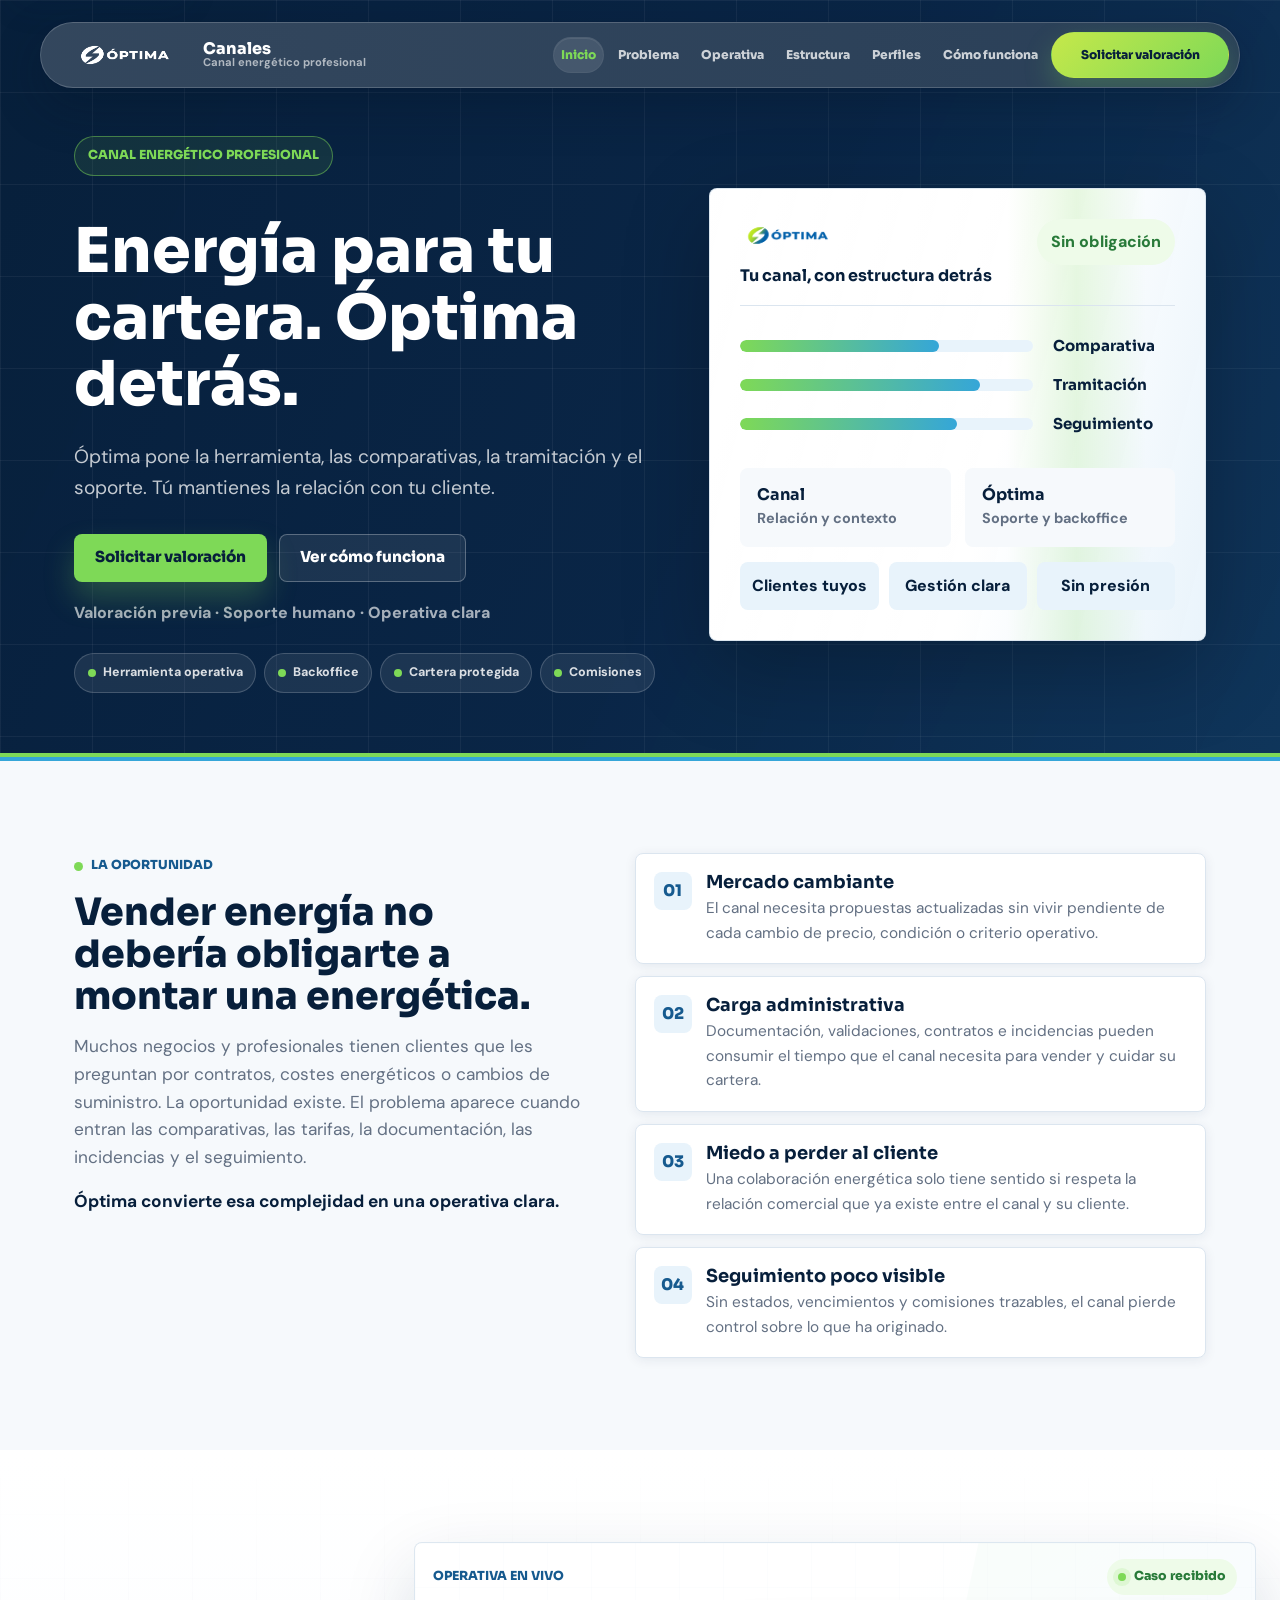
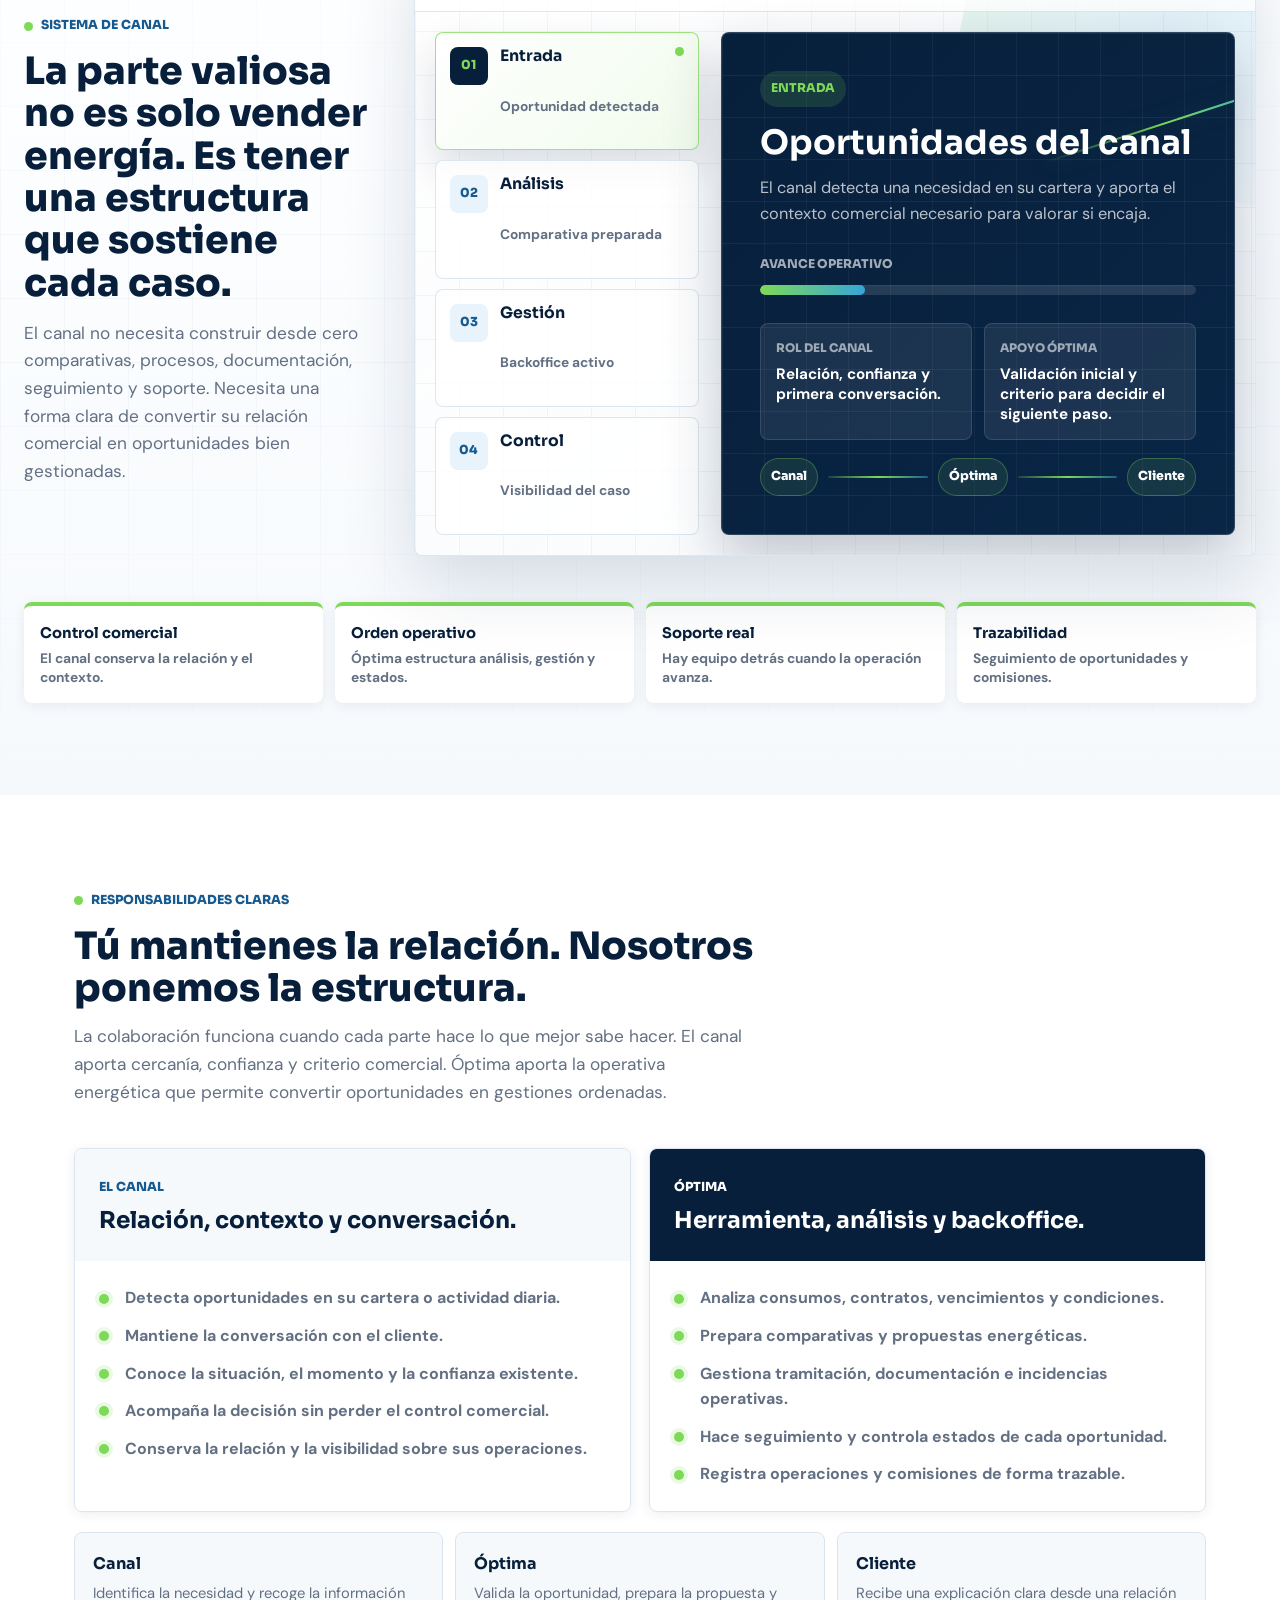
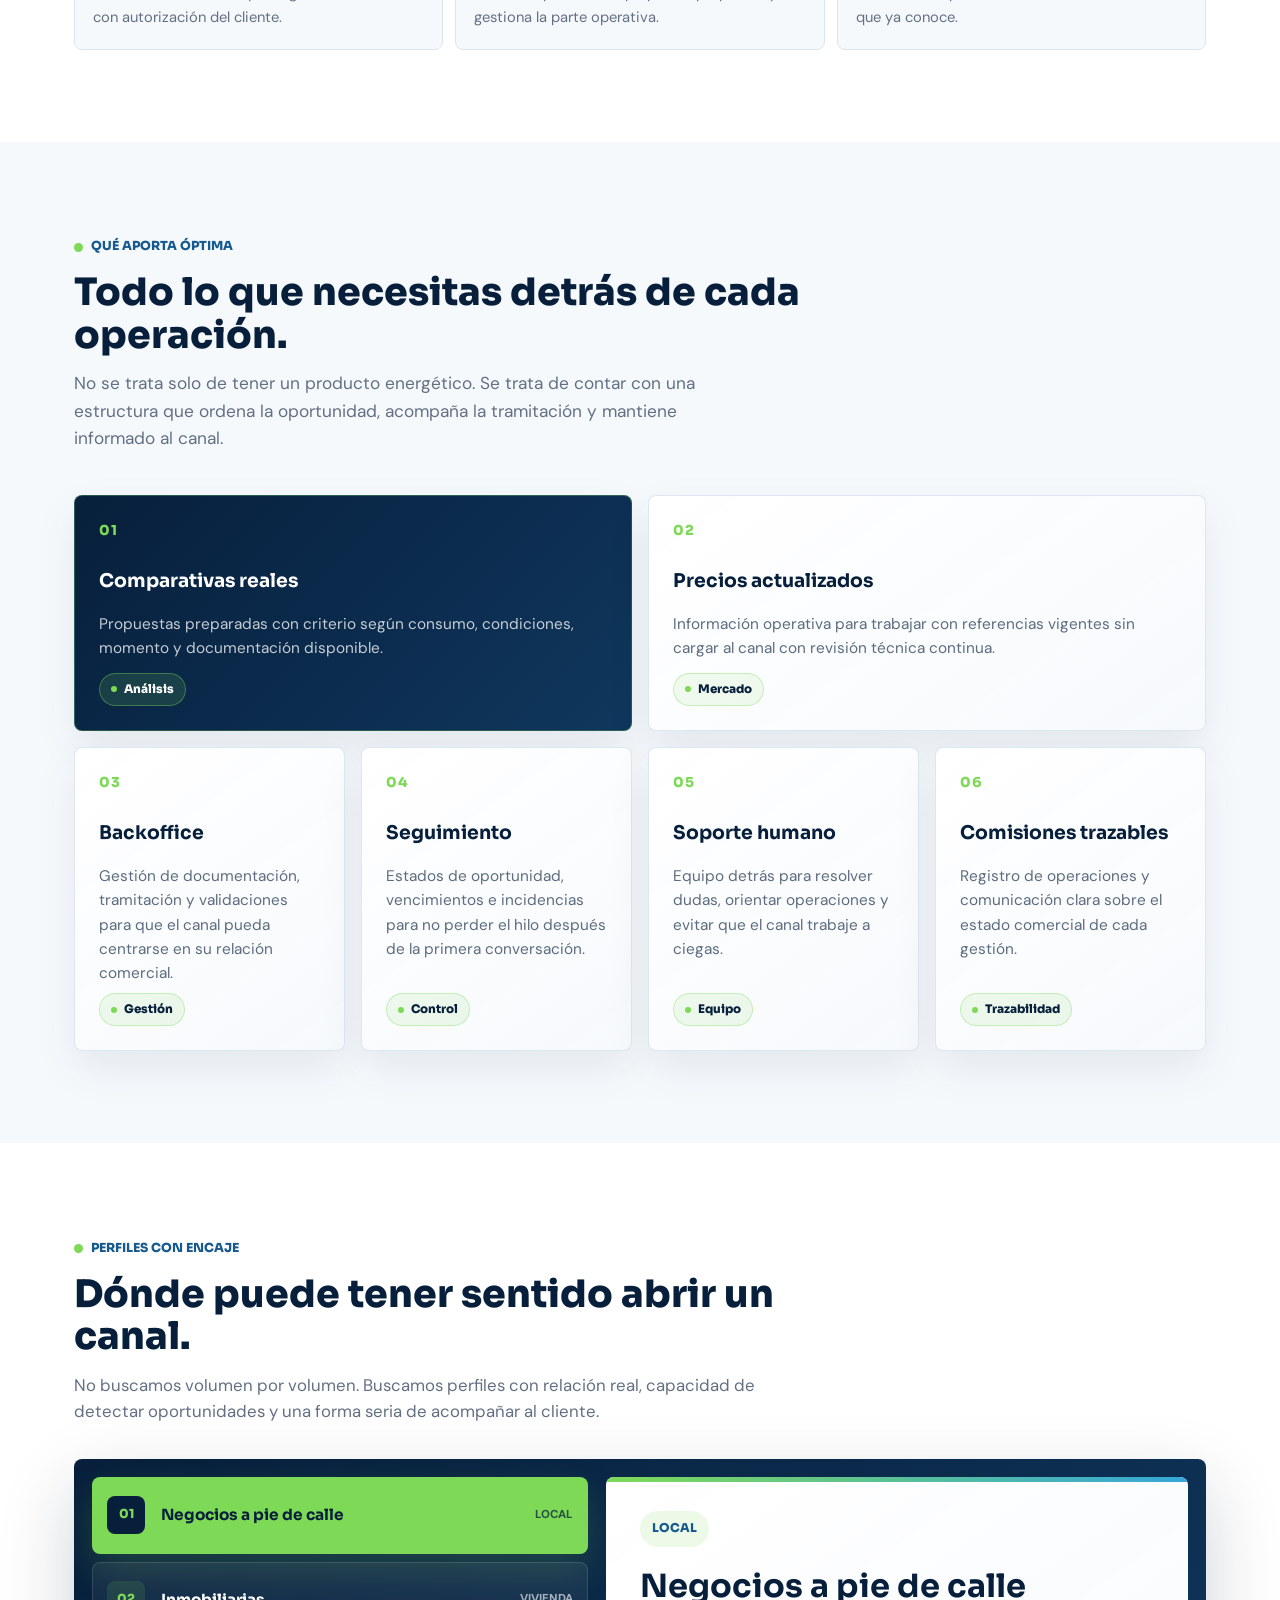
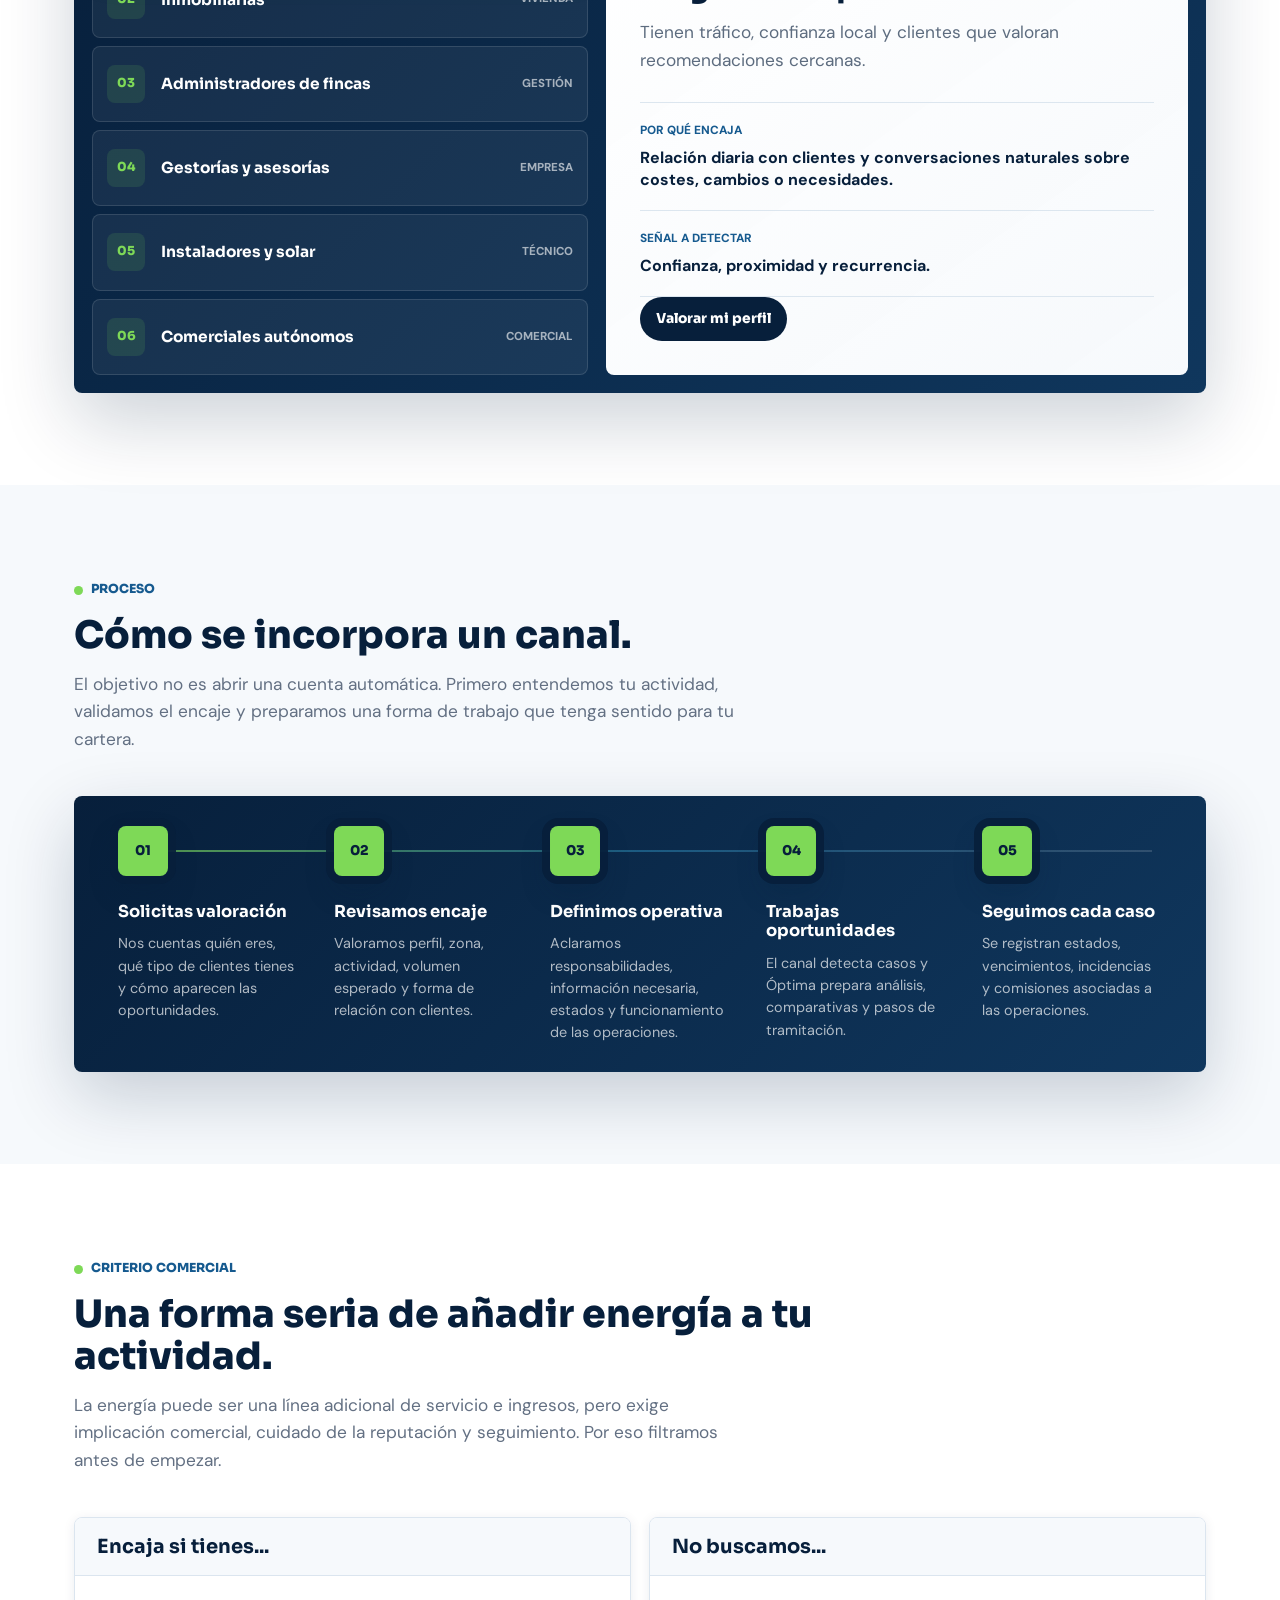
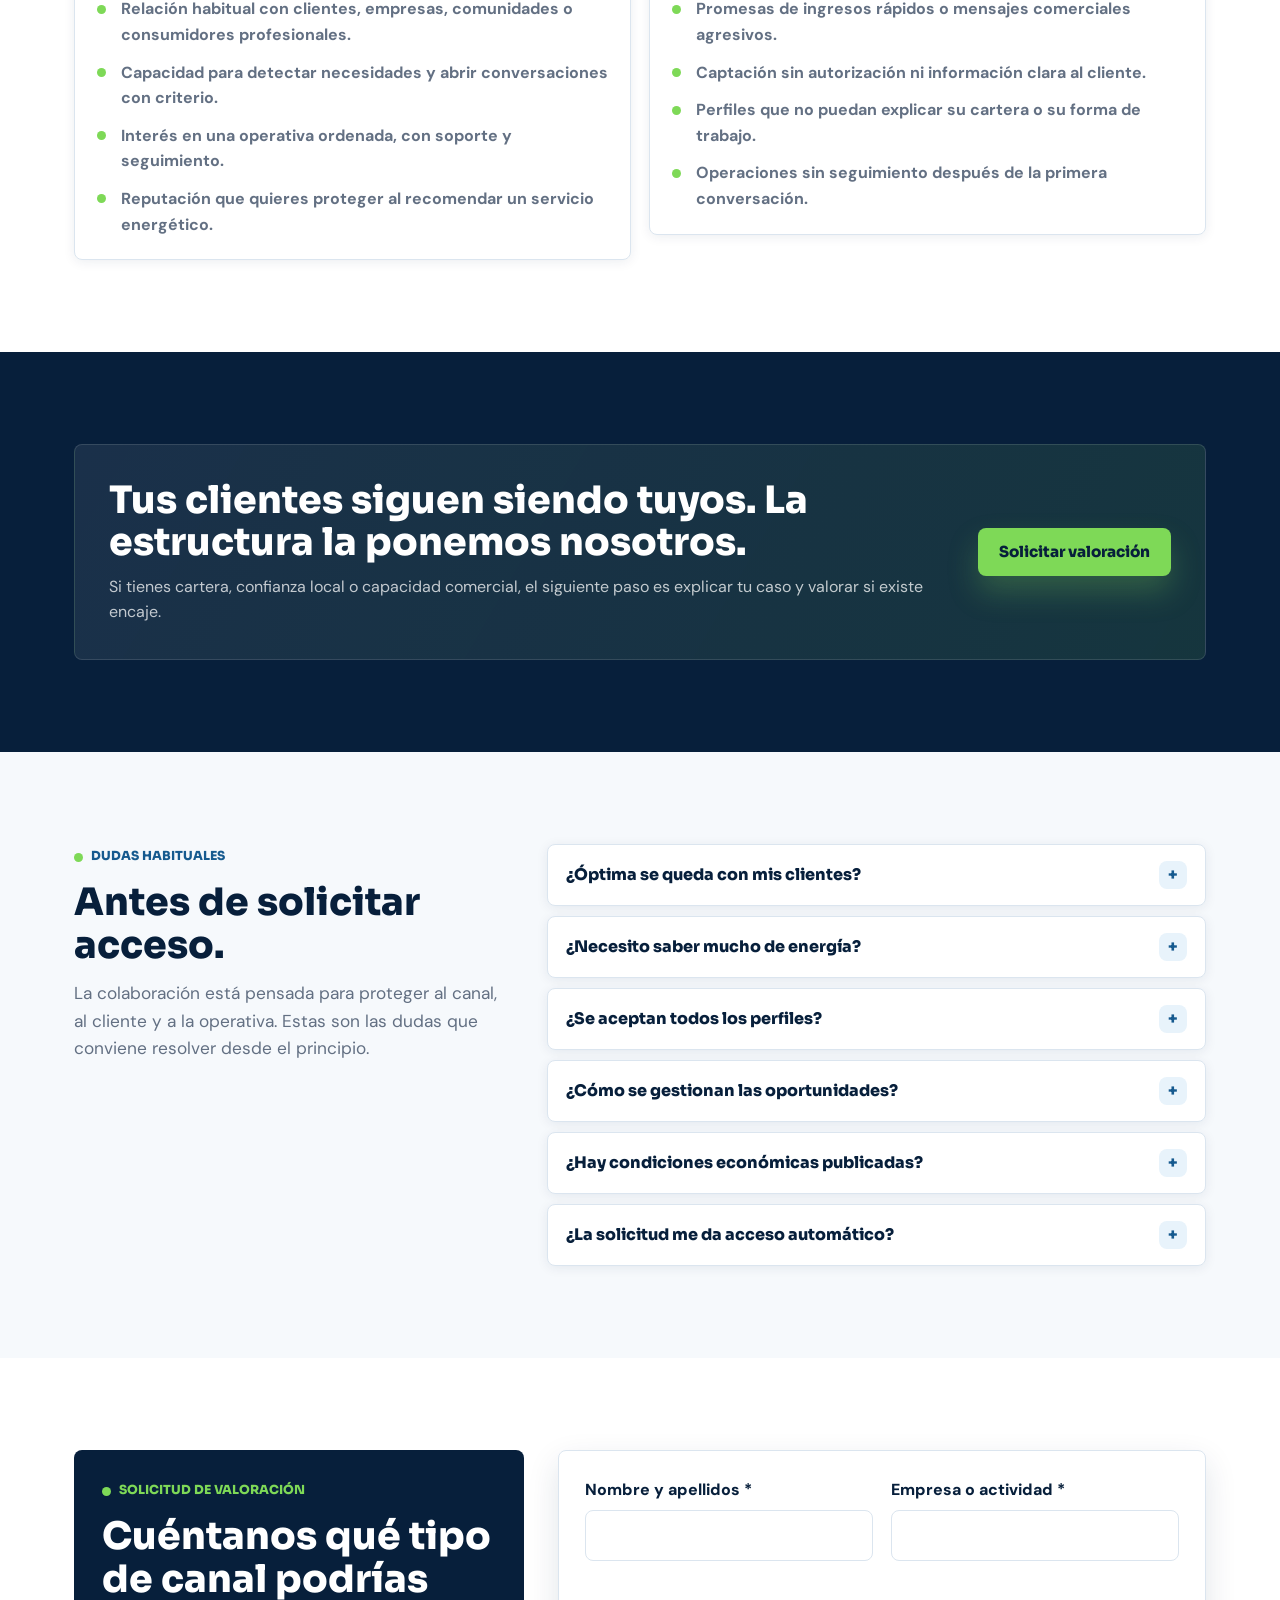
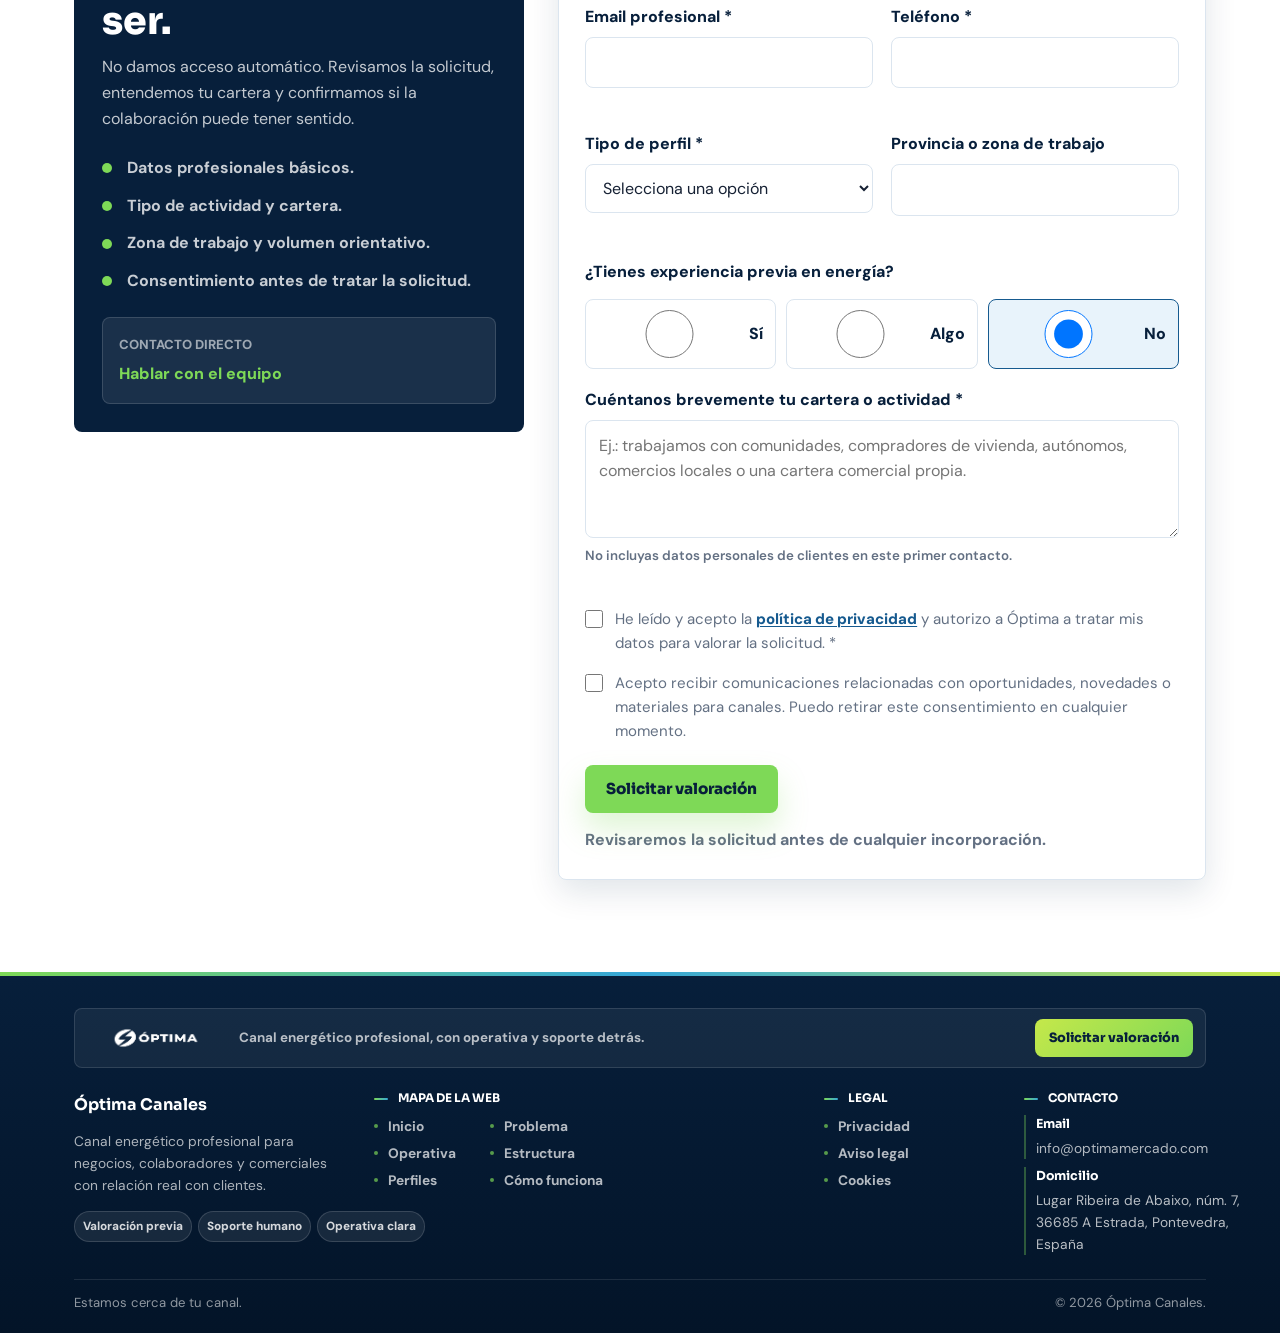
==== index.html @ d6f878e9 "web" ====
<!DOCTYPE html>
<html lang="es">
<head>
  <meta charset="UTF-8" />
  <meta name="viewport" content="width=device-width, initial-scale=1.0" />
  <title>Óptima Canales | Canal energético para negocios y comerciales</title>
  <meta name="description" content="Ofrece servicios energéticos a tus clientes con comparativas, tramitación, seguimiento, soporte humano y una estructura profesional detrás." />
  <meta name="keywords" content="canal energético, colaboradores energéticos, vender energía, canal de ventas energía, colaboración energética, negocios con cartera de clientes, backoffice energético, comisiones energía, plataforma para comerciales de energía, comparativas energéticas, servicios energéticos para inmobiliarias, servicios energéticos para administradores de fincas" />
  <meta name="robots" content="index, follow" />
  <link rel="canonical" href="/" />
  <meta property="og:type" content="website" />
  <meta property="og:title" content="Convierte tu relación con clientes en una nueva línea de negocio" />
  <meta property="og:description" content="Óptima pone la herramienta, las comparativas, la tramitación y el soporte. Tú mantienes la relación con tu cliente." />
  <meta property="og:url" content="/" />
  <meta property="og:image" content="public/optima-logo-color.png" />
  <meta property="og:locale" content="es_ES" />
  <meta name="twitter:card" content="summary_large_image" />
  <meta name="twitter:title" content="Convierte tu relación con clientes en una nueva línea de negocio" />
  <meta name="twitter:description" content="Óptima pone la herramienta, las comparativas, la tramitación y el soporte. Tú mantienes la relación con tu cliente." />
  <meta name="twitter:image" content="public/optima-logo-color.png" />
  <link rel="icon" type="image/png" href="public/favicon.png" />
  <link rel="preconnect" href="https://fonts.googleapis.com" />
  <link rel="preconnect" href="https://fonts.gstatic.com" crossorigin />
  <link href="https://fonts.googleapis.com/css2?family=Sora:wght@400;500;600;700;800&family=DM+Sans:wght@400;500;600;700&display=swap" rel="stylesheet" />
  <script src="site-config.js"></script>
  <script type="application/ld+json" id="structured-data">{}</script>

  <style>
    :root {
      --blue-950: #071f3b;
      --blue-900: #0a2647;
      --blue-800: #10385f;
      --blue-700: #165a8f;
      --blue-100: #e8f3fb;
      --green-500: #7ed957;
      --green-600: #5bbf36;
      --lime-400: #c5e84a;
      --ink: #152033;
      --muted: #637083;
      --line: #dbe5ef;
      --surface: #f6f9fc;
      --surface-strong: #edf5f9;
      --white: #ffffff;
      --warning: #995c00;
      --warning-bg: #fff4db;
      --danger: #b42318;
      --danger-bg: #fff0ed;
      --success: #287a39;
      --success-bg: #eefbe9;
      --radius: 8px;
      --shadow-sm: 0 2px 12px rgba(10, 38, 71, 0.08);
      --shadow-md: 0 12px 32px rgba(10, 38, 71, 0.12);
      --shadow-lg: 0 24px 64px rgba(10, 38, 71, 0.18);
      --transition: 180ms ease;
    }

    * {
      box-sizing: border-box;
      margin: 0;
      padding: 0;
    }

    html {
      scroll-behavior: smooth;
      scroll-padding-top: 92px;
    }

    body {
      min-width: 320px;
      color: var(--ink);
      background: var(--white);
      font-family: "DM Sans", Arial, sans-serif;
      line-height: 1.6;
      overflow-x: hidden;
      -webkit-font-smoothing: antialiased;
      text-rendering: optimizeLegibility;
    }

    body.menu-open {
      overflow: hidden;
    }

    h1,
    h2,
    h3,
    h4 {
      color: var(--blue-950);
      font-family: "Sora", Arial, sans-serif;
      line-height: 1.12;
      letter-spacing: 0;
    }

    h1 {
      font-size: 3.72rem;
      font-weight: 800;
    }

    h2 {
      font-size: 2.36rem;
      font-weight: 800;
    }

    h3 {
      font-size: 1.12rem;
      font-weight: 700;
    }

    p {
      color: var(--muted);
    }

    a {
      color: inherit;
      text-decoration: none;
    }

    img {
      display: block;
      max-width: 100%;
    }

    button,
    input,
    select,
    textarea {
      font: inherit;
    }

    button,
    a,
    label {
      -webkit-tap-highlight-color: transparent;
    }

    :focus-visible {
      outline: 3px solid rgba(126, 217, 87, 0.88);
      outline-offset: 3px;
    }

    .skip-link {
      position: fixed;
      top: 12px;
      left: 12px;
      z-index: 2000;
      transform: translateY(-140%);
      border-radius: var(--radius);
      background: var(--white);
      color: var(--blue-950);
      font-weight: 700;
      padding: 10px 14px;
      box-shadow: var(--shadow-md);
      transition: transform var(--transition);
    }

    .skip-link:focus {
      transform: translateY(0);
    }

    .container {
      width: 100%;
      max-width: 1180px;
      margin: 0 auto;
      padding: 0 24px;
    }

    .section {
      padding: 92px 0;
    }

    .section--soft {
      background: var(--surface);
    }

    .section--blue {
      background: var(--blue-950);
    }

    .section__eyebrow {
      display: inline-flex;
      align-items: center;
      gap: 8px;
      margin-bottom: 14px;
      color: var(--blue-700);
      font-family: "Sora", Arial, sans-serif;
      font-size: 0.78rem;
      font-weight: 800;
      text-transform: uppercase;
      letter-spacing: 0;
    }

    .section__eyebrow::before {
      content: "";
      width: 9px;
      height: 9px;
      border-radius: 999px;
      background: var(--green-500);
    }

    .section__header {
      max-width: 760px;
      margin-bottom: 42px;
    }

    .section__header p {
      max-width: 680px;
      margin-top: 14px;
      font-size: 1.08rem;
    }

    .reveal-on-scroll {
      opacity: 0;
      transform: translateY(24px);
      transition:
        opacity 700ms ease,
        transform 700ms cubic-bezier(0.19, 1, 0.22, 1);
      transition-delay: var(--reveal-delay, 0ms);
    }

    .reveal-on-scroll.is-visible {
      opacity: 1;
      transform: translateY(0);
    }

    .hero .reveal-on-scroll {
      opacity: 1;
      transform: none;
    }

    .btn {
      position: relative;
      display: inline-flex;
      align-items: center;
      justify-content: center;
      min-height: 48px;
      border: 1px solid transparent;
      border-radius: var(--radius);
      padding: 13px 20px;
      font-family: "Sora", Arial, sans-serif;
      font-size: 0.95rem;
      font-weight: 800;
      line-height: 1.1;
      cursor: pointer;
      transition: transform var(--transition), box-shadow var(--transition), background var(--transition), color var(--transition), border-color var(--transition);
    }

    .btn:hover {
      transform: translateY(-2px);
    }

    .btn--primary {
      background: var(--green-500);
      color: var(--blue-950);
      box-shadow: 0 16px 30px rgba(126, 217, 87, 0.25);
    }

    .btn--primary:hover {
      background: var(--lime-400);
      box-shadow: 0 20px 36px rgba(126, 217, 87, 0.34);
    }

    .btn--secondary {
      border-color: rgba(10, 38, 71, 0.14);
      background: var(--white);
      color: var(--blue-950);
    }

    .btn--secondary:hover {
      border-color: rgba(10, 38, 71, 0.26);
      box-shadow: var(--shadow-sm);
    }

    .btn--light {
      border-color: rgba(255, 255, 255, 0.22);
      background: rgba(255, 255, 255, 0.08);
      color: var(--white);
    }

    .btn--light:hover {
      border-color: rgba(126, 217, 87, 0.68);
      color: var(--green-500);
    }

    .navbar {
      position: sticky;
      top: 0;
      z-index: 1000;
      background: rgba(255, 255, 255, 0.93);
      border-bottom: 1px solid rgba(219, 229, 239, 0.82);
      backdrop-filter: blur(18px);
    }

    .navbar__inner {
      display: flex;
      align-items: center;
      justify-content: space-between;
      gap: 22px;
      min-height: 78px;
    }

    .brand {
      display: inline-flex;
      align-items: center;
      gap: 12px;
      min-width: 0;
    }

    .brand img {
      width: 154px;
      height: auto;
      max-height: 42px;
      object-fit: contain;
    }

    .brand__line {
      display: flex;
      flex-direction: column;
      gap: 2px;
      min-width: 0;
      padding-left: 12px;
      border-left: 1px solid var(--line);
    }

    .brand__name {
      color: var(--blue-950);
      font-family: "Sora", Arial, sans-serif;
      font-size: 0.92rem;
      font-weight: 800;
      white-space: nowrap;
    }

    .brand__tagline {
      color: var(--muted);
      font-size: 0.78rem;
      font-weight: 700;
      white-space: nowrap;
    }

    .nav-links {
      display: flex;
      align-items: center;
      justify-content: center;
      gap: 4px;
      list-style: none;
    }

    .nav-links a {
      display: inline-flex;
      align-items: center;
      min-height: 42px;
      border-radius: var(--radius);
      padding: 8px 12px;
      color: var(--muted);
      font-weight: 800;
      font-size: 0.9rem;
      transition: color var(--transition), background var(--transition);
    }

    .nav-links a:hover {
      background: var(--surface);
      color: var(--blue-950);
    }

    .navbar__actions {
      display: inline-flex;
      align-items: center;
      gap: 10px;
    }

    .nav-cta {
      display: inline-flex;
      align-items: center;
      justify-content: center;
      min-height: 42px;
      border-radius: var(--radius);
      background: var(--blue-950);
      color: var(--white);
      font-family: "Sora", Arial, sans-serif;
      font-size: 0.86rem;
      font-weight: 800;
      padding: 10px 14px;
      transition: background var(--transition), color var(--transition), transform var(--transition);
    }

    .nav-cta:hover {
      background: var(--green-500);
      color: var(--blue-950);
      transform: translateY(-1px);
    }

    .menu-toggle {
      display: none;
      width: 44px;
      height: 44px;
      border: 1px solid var(--line);
      border-radius: var(--radius);
      background: var(--white);
      color: var(--blue-950);
      cursor: pointer;
    }

    .menu-toggle span,
    .menu-toggle::before,
    .menu-toggle::after {
      content: "";
      display: block;
      width: 20px;
      height: 2px;
      margin: 5px auto;
      border-radius: 999px;
      background: currentColor;
      transition: transform var(--transition), opacity var(--transition);
    }

    .menu-toggle.is-open span {
      opacity: 0;
    }

    .menu-toggle.is-open::before {
      transform: translateY(7px) rotate(45deg);
    }

    .menu-toggle.is-open::after {
      transform: translateY(-7px) rotate(-45deg);
    }

    .hero {
      position: relative;
      min-height: calc(100vh - 78px);
      overflow: hidden;
      background:
        linear-gradient(105deg, rgba(7, 31, 59, 0.99) 0%, rgba(7, 31, 59, 0.96) 44%, rgba(16, 56, 95, 0.88) 100%),
        var(--blue-950);
      color: var(--white);
      padding: 112px 0 42px;
    }

    .hero::after {
      content: "";
      position: absolute;
      inset: auto -12% -24% auto;
      width: 58%;
      height: 62%;
      background: radial-gradient(circle at 50% 50%, rgba(126, 217, 87, 0.18), rgba(126, 217, 87, 0) 68%);
      pointer-events: none;
    }

    .hero::before {
      content: "";
      position: absolute;
      inset: 0;
      background:
        linear-gradient(rgba(255, 255, 255, 0.05) 1px, transparent 1px),
        linear-gradient(90deg, rgba(255, 255, 255, 0.05) 1px, transparent 1px);
      background-size: 72px 72px;
      mask-image: linear-gradient(105deg, rgba(0, 0, 0, 0.9), transparent 82%);
      pointer-events: none;
    }

    .hero__grid {
      position: relative;
      z-index: 1;
      display: grid;
      grid-template-columns: minmax(0, 1.02fr) minmax(360px, 0.88fr);
      align-items: center;
      gap: 54px;
      min-width: 0;
    }

    .hero__content,
    .hero__visual,
    .ops-mockup,
      .ops-window {
      min-width: 0;
    }

    .hero__content {
      position: relative;
      z-index: 4;
      max-width: 640px;
    }

    .channel-scene {
      position: absolute;
      inset: 0;
      z-index: 1;
      pointer-events: none;
    }

    .scene-glow {
      position: absolute;
      inset: 12% 3% 10% auto;
      width: min(62vw, 860px);
      border-radius: 999px;
      background:
        radial-gradient(circle at 50% 50%, rgba(126, 217, 87, 0.18), transparent 42%),
        radial-gradient(circle at 64% 35%, rgba(44, 116, 179, 0.3), transparent 48%);
      filter: blur(12px);
    }

    .scene-ring {
      position: absolute;
      right: 7%;
      top: 50%;
      border: 1px solid rgba(255, 255, 255, 0.14);
      border-radius: 999px;
      transform: translateY(-50%);
    }

    .scene-ring--one {
      width: min(58vw, 720px);
      height: min(58vw, 720px);
      animation: systemRotate 36s linear infinite;
    }

    .scene-ring--two {
      right: 14%;
      width: min(42vw, 520px);
      height: min(42vw, 520px);
      border-style: dashed;
      animation: systemRotate 28s linear infinite reverse;
    }

    .scene-core {
      position: absolute;
      right: 16%;
      top: 47%;
      width: 220px;
      border: 1px solid rgba(126, 217, 87, 0.36);
      border-radius: var(--radius);
      background: rgba(255, 255, 255, 0.96);
      box-shadow: 0 30px 90px rgba(0, 0, 0, 0.34);
      padding: 20px;
      color: var(--ink);
    }

    .scene-core span {
      display: inline-flex;
      margin-bottom: 9px;
      border-radius: var(--radius);
      background: var(--success-bg);
      color: var(--success);
      font-size: 0.72rem;
      font-weight: 800;
      padding: 5px 7px;
      text-transform: uppercase;
    }

    .scene-core strong {
      display: block;
      color: var(--blue-950);
      font-family: "Sora", Arial, sans-serif;
      font-size: 1.24rem;
      line-height: 1.14;
      margin-bottom: 8px;
    }

    .scene-core em {
      display: block;
      color: var(--muted);
      font-style: normal;
      font-weight: 800;
    }

    .scene-node {
      position: absolute;
      width: 190px;
      border: 1px solid rgba(255, 255, 255, 0.18);
      border-radius: var(--radius);
      background: rgba(255, 255, 255, 0.1);
      box-shadow: 0 18px 42px rgba(0, 0, 0, 0.18);
      backdrop-filter: blur(14px);
      padding: 14px;
      color: var(--white);
    }

    .scene-node::before {
      content: "";
      display: block;
      width: 10px;
      height: 10px;
      border-radius: 999px;
      background: var(--green-500);
      box-shadow: 0 0 0 7px rgba(126, 217, 87, 0.14);
      margin-bottom: 12px;
    }

    .scene-node strong {
      display: block;
      color: var(--white);
      font-family: "Sora", Arial, sans-serif;
      line-height: 1.18;
      margin-bottom: 6px;
    }

    .scene-node span {
      display: block;
      color: rgba(255, 255, 255, 0.68);
      font-size: 0.84rem;
      font-weight: 700;
    }

    .scene-node--one {
      top: 20%;
      right: 20%;
    }

    .scene-node--two {
      top: 26%;
      right: 5%;
    }

    .scene-node--three {
      right: 5%;
      bottom: 19%;
    }

    .scene-node--four {
      right: 31%;
      bottom: 28%;
    }

    .scene-route {
      position: absolute;
      height: 2px;
      overflow: hidden;
      border-radius: 999px;
      background: rgba(255, 255, 255, 0.1);
      transform-origin: left center;
    }

    .scene-route::after {
      content: "";
      position: absolute;
      inset: 0;
      width: 36%;
      border-radius: inherit;
      background: linear-gradient(90deg, transparent, var(--green-500), transparent);
      animation: signalSweep 2800ms ease-in-out infinite;
    }

    .scene-route--one {
      top: 34%;
      right: 22%;
      width: 280px;
      transform: rotate(16deg);
    }

    .scene-route--two {
      top: 45%;
      right: 8%;
      width: 300px;
      transform: rotate(-12deg);
    }

    .scene-route--three {
      right: 20%;
      bottom: 35%;
      width: 260px;
      transform: rotate(-18deg);
    }

    .scene-tagline {
      display: none;
    }

    .hero__eyebrow {
      display: inline-flex;
      align-items: center;
      gap: 8px;
      margin-bottom: 18px;
      border: 1px solid rgba(126, 217, 87, 0.34);
      border-radius: var(--radius);
      background: rgba(126, 217, 87, 0.1);
      color: var(--green-500);
      font-family: "Sora", Arial, sans-serif;
      font-size: 0.78rem;
      font-weight: 800;
      text-transform: uppercase;
      letter-spacing: 0;
      padding: 8px 10px;
    }

    .hero h1 {
      max-width: 760px;
      color: var(--white);
      margin-bottom: 22px;
      overflow-wrap: break-word;
    }

    .hero__lead {
      max-width: 650px;
      color: rgba(255, 255, 255, 0.78);
      font-size: 1.22rem;
    }

    .hero__actions {
      display: flex;
      flex-wrap: wrap;
      gap: 12px;
      margin: 32px 0 18px;
    }

    .hero__microcopy {
      display: flex;
      flex-wrap: wrap;
      gap: 8px;
      list-style: none;
    }

    .hero__microcopy li {
      border: 1px solid rgba(255, 255, 255, 0.16);
      border-radius: var(--radius);
      color: rgba(255, 255, 255, 0.78);
      font-size: 0.92rem;
      font-weight: 700;
      padding: 7px 10px;
    }

    .hero__note {
      display: inline-flex;
      align-items: center;
      gap: 10px;
      max-width: 580px;
      margin-top: 26px;
      border-left: 4px solid var(--green-500);
      color: rgba(255, 255, 255, 0.72);
      font-weight: 700;
      padding: 4px 0 4px 14px;
    }

    .signal-flow {
      display: grid;
      grid-template-columns: auto 1fr auto 1fr auto;
      align-items: center;
      gap: 10px;
      max-width: 590px;
      margin-top: 24px;
      color: rgba(255, 255, 255, 0.76);
      font-weight: 800;
    }

    .signal-flow span {
      display: inline-flex;
      align-items: center;
      min-height: 34px;
      border: 1px solid rgba(255, 255, 255, 0.16);
      border-radius: var(--radius);
      background: rgba(255, 255, 255, 0.07);
      padding: 7px 10px;
      white-space: nowrap;
    }

    .signal-flow i {
      position: relative;
      display: block;
      height: 2px;
      overflow: hidden;
      border-radius: 999px;
      background: rgba(255, 255, 255, 0.14);
    }

    .signal-flow i::after {
      content: "";
      position: absolute;
      inset: 0;
      width: 42%;
      border-radius: inherit;
      background: linear-gradient(90deg, transparent, var(--green-500), transparent);
      animation: signalSweep 2600ms ease-in-out infinite;
    }

    .ops-mockup {
      position: relative;
      width: 100%;
      border: 1px solid rgba(255, 255, 255, 0.16);
      border-radius: var(--radius);
      background: rgba(255, 255, 255, 0.08);
      box-shadow: var(--shadow-lg);
      padding: 14px;
      backdrop-filter: blur(16px);
    }

    .ops-mockup::before {
      content: "";
      position: absolute;
      inset: 14px;
      z-index: 2;
      border-radius: var(--radius);
      background: linear-gradient(180deg, transparent 0%, rgba(126, 217, 87, 0.2) 48%, transparent 100%);
      opacity: 0.35;
      transform: translateY(-105%);
      animation: panelScan 5200ms ease-in-out infinite;
      pointer-events: none;
    }

    .ops-alert {
      position: absolute;
      z-index: 3;
      width: 190px;
      border: 1px solid rgba(255, 255, 255, 0.22);
      border-radius: var(--radius);
      background: rgba(255, 255, 255, 0.94);
      box-shadow: var(--shadow-md);
      padding: 12px;
      color: var(--ink);
    }

    .ops-alert--top {
      top: -24px;
      right: 22px;
    }

    .ops-alert--bottom {
      left: -26px;
      bottom: 54px;
    }

    .ops-alert span {
      display: block;
      color: var(--blue-700);
      font-size: 0.7rem;
      font-weight: 800;
      text-transform: uppercase;
      letter-spacing: 0;
      margin-bottom: 4px;
    }

    .ops-alert strong {
      display: block;
      color: var(--blue-950);
      font-size: 0.86rem;
      line-height: 1.22;
    }

    .ops-window {
      overflow: hidden;
      border-radius: var(--radius);
      background: var(--white);
      color: var(--ink);
    }

    .ops-window__top {
      display: flex;
      align-items: center;
      justify-content: space-between;
      gap: 12px;
      border-bottom: 1px solid var(--line);
      background: var(--surface);
      padding: 15px 16px;
    }

    .ops-window__title {
      display: flex;
      flex-direction: column;
      gap: 2px;
      min-width: 0;
    }

    .ops-window__title strong {
      color: var(--blue-950);
      font-family: "Sora", Arial, sans-serif;
      font-size: 0.98rem;
    }

    .ops-window__title span {
      color: var(--muted);
      font-size: 0.8rem;
      font-weight: 700;
    }

    .status-badge {
      display: inline-flex;
      align-items: center;
      gap: 6px;
      border-radius: var(--radius);
      background: var(--success-bg);
      color: var(--success);
      font-size: 0.78rem;
      font-weight: 800;
      padding: 7px 9px;
      white-space: nowrap;
    }

    .status-badge::before {
      content: "";
      width: 7px;
      height: 7px;
      border-radius: 999px;
      background: currentColor;
    }

    .ops-window__body {
      display: grid;
      grid-template-columns: 1fr 0.82fr;
      gap: 0;
    }

    .opportunity-list {
      border-right: 1px solid var(--line);
      padding: 16px;
    }

    .opportunity-card {
      display: grid;
      grid-template-columns: minmax(0, 1fr) auto;
      gap: 12px;
      align-items: start;
      border: 1px solid var(--line);
      border-radius: var(--radius);
      background: var(--white);
      padding: 13px;
    }

    .opportunity-card + .opportunity-card {
      margin-top: 10px;
    }

    .opportunity-card strong {
      display: block;
      color: var(--blue-950);
      font-size: 0.92rem;
      margin-bottom: 4px;
    }

    .opportunity-card span {
      display: block;
      color: var(--muted);
      font-size: 0.78rem;
      font-weight: 700;
    }

    .opportunity-card em {
      border-radius: var(--radius);
      background: var(--blue-100);
      color: var(--blue-700);
      font-style: normal;
      font-size: 0.72rem;
      font-weight: 800;
      padding: 6px 8px;
      white-space: nowrap;
    }

    .ops-side {
      display: flex;
      flex-direction: column;
      gap: 12px;
      background: linear-gradient(180deg, #fbfdff, var(--surface));
      padding: 16px;
    }

    .ops-step {
      border: 1px solid var(--line);
      border-radius: var(--radius);
      background: var(--white);
      padding: 12px;
    }

    .ops-step span {
      display: block;
      color: var(--muted);
      font-size: 0.74rem;
      font-weight: 800;
      text-transform: uppercase;
      letter-spacing: 0;
      margin-bottom: 5px;
    }

    .ops-step strong {
      display: block;
      color: var(--blue-950);
      font-size: 0.9rem;
      line-height: 1.25;
    }

    .ops-progress {
      height: 8px;
      overflow: hidden;
      border-radius: 999px;
      background: var(--blue-100);
      margin-top: 10px;
    }

    .ops-progress i {
      display: block;
      width: var(--progress);
      height: 100%;
      border-radius: inherit;
      background: var(--green-500);
      box-shadow: 0 0 18px rgba(126, 217, 87, 0.46);
    }

    .hero-proof {
      display: grid;
      grid-template-columns: repeat(3, 1fr);
      gap: 10px;
      margin-top: 12px;
    }

    .hero-proof span {
      display: block;
      border: 1px solid rgba(255, 255, 255, 0.14);
      border-radius: var(--radius);
      background: rgba(255, 255, 255, 0.08);
      color: rgba(255, 255, 255, 0.72);
      font-size: 0.78rem;
      font-weight: 800;
      padding: 10px;
      text-align: center;
    }

    .hero-pipeline {
      position: relative;
      z-index: 4;
      margin-top: 42px;
    }

    .pipeline-track {
      position: relative;
      display: grid;
      grid-template-columns: repeat(4, 1fr);
      gap: 12px;
      border: 1px solid rgba(255, 255, 255, 0.14);
      border-radius: var(--radius);
      background: rgba(255, 255, 255, 0.08);
      padding: 12px;
      overflow: hidden;
    }

    .pipeline-track::before {
      content: "";
      position: absolute;
      top: 12px;
      bottom: 12px;
      left: 12px;
      width: 3px;
      border-radius: 999px;
      background: var(--green-500);
    }

    .pipeline-stage {
      position: relative;
      min-height: 118px;
      border: 1px solid rgba(255, 255, 255, 0.12);
      border-radius: var(--radius);
      background: rgba(255, 255, 255, 0.07);
      padding: 16px 16px 16px 18px;
    }

    .pipeline-stage span {
      display: inline-flex;
      color: var(--green-500);
      font-family: "Sora", Arial, sans-serif;
      font-size: 0.74rem;
      font-weight: 800;
      margin-bottom: 8px;
    }

    .pipeline-stage strong {
      display: block;
      color: var(--white);
      font-family: "Sora", Arial, sans-serif;
      margin-bottom: 5px;
    }

    .pipeline-stage p {
      color: rgba(255, 255, 255, 0.66);
      font-size: 0.9rem;
    }

    .operating-section {
      position: relative;
      overflow: hidden;
      background:
        linear-gradient(180deg, var(--white), #fbfdff 42%, var(--surface));
    }

    .operating-section::before {
      content: "";
      position: absolute;
      inset: 0;
      background:
        linear-gradient(rgba(10, 38, 71, 0.045) 1px, transparent 1px),
        linear-gradient(90deg, rgba(10, 38, 71, 0.045) 1px, transparent 1px);
      background-size: 64px 64px;
      mask-image: linear-gradient(180deg, transparent, rgba(0, 0, 0, 0.75), transparent);
      pointer-events: none;
    }

    .operating-layout {
      position: relative;
      display: grid;
      grid-template-columns: minmax(0, 0.78fr) minmax(0, 1.22fr);
      gap: 40px;
      align-items: center;
    }

    .operating-copy p {
      margin-top: 16px;
      font-size: 1.08rem;
    }

    .operating-proof {
      display: grid;
      grid-template-columns: repeat(2, 1fr);
      gap: 12px;
      margin-top: 28px;
    }

    .operating-proof div {
      border-left: 4px solid var(--green-500);
      border-radius: 0 var(--radius) var(--radius) 0;
      background: var(--white);
      box-shadow: var(--shadow-sm);
      padding: 15px 16px;
    }

    .operating-proof strong {
      display: block;
      color: var(--blue-950);
      font-family: "Sora", Arial, sans-serif;
      font-size: 0.92rem;
      margin-bottom: 3px;
    }

    .operating-proof span {
      color: var(--muted);
      font-size: 0.88rem;
      font-weight: 700;
    }

    .system-map {
      position: relative;
      min-height: 520px;
      border: 1px solid var(--line);
      border-radius: var(--radius);
      background:
        linear-gradient(150deg, rgba(255, 255, 255, 0.98), rgba(232, 243, 251, 0.9)),
        var(--white);
      box-shadow: var(--shadow-lg);
      overflow: hidden;
      padding: 22px;
    }

    .system-map::before {
      content: "";
      position: absolute;
      inset: 28px;
      border: 1px solid rgba(22, 90, 143, 0.16);
      border-radius: var(--radius);
      background:
        linear-gradient(rgba(22, 90, 143, 0.08) 1px, transparent 1px),
        linear-gradient(90deg, rgba(22, 90, 143, 0.08) 1px, transparent 1px);
      background-size: 38px 38px;
    }

    .system-map::after {
      content: "";
      position: absolute;
      top: 50%;
      left: 50%;
      width: 62%;
      height: 62%;
      border: 1px dashed rgba(22, 90, 143, 0.26);
      border-radius: 999px;
      transform: translate(-50%, -50%);
      animation: systemRotate 24s linear infinite;
    }

    .system-core {
      position: absolute;
      z-index: 2;
      top: 50%;
      left: 50%;
      width: 192px;
      min-height: 142px;
      transform: translate(-50%, -50%);
      border: 1px solid rgba(126, 217, 87, 0.42);
      border-radius: var(--radius);
      background: var(--blue-950);
      color: var(--white);
      box-shadow: 0 28px 60px rgba(7, 31, 59, 0.28);
      padding: 20px;
    }

    .system-core span {
      display: block;
      color: var(--green-500);
      font-size: 0.74rem;
      font-weight: 800;
      text-transform: uppercase;
      margin-bottom: 8px;
    }

    .system-core strong {
      display: block;
      color: var(--white);
      font-family: "Sora", Arial, sans-serif;
      font-size: 1.22rem;
      line-height: 1.16;
      margin-bottom: 8px;
    }

    .system-core p {
      color: rgba(255, 255, 255, 0.68);
      font-size: 0.88rem;
    }

    .system-module {
      position: absolute;
      z-index: 2;
      width: 176px;
      border: 1px solid var(--line);
      border-radius: var(--radius);
      background: rgba(255, 255, 255, 0.95);
      box-shadow: var(--shadow-sm);
      padding: 14px;
    }

    .system-module::before {
      content: "";
      position: absolute;
      top: 17px;
      left: -18px;
      width: 18px;
      height: 2px;
      background: rgba(22, 90, 143, 0.24);
    }

    .system-module--a {
      top: 46px;
      left: 46px;
    }

    .system-module--b {
      top: 46px;
      right: 46px;
    }

    .system-module--c {
      right: 34px;
      bottom: 74px;
    }

    .system-module--d {
      left: 46px;
      bottom: 56px;
    }

    .system-module--b::before,
    .system-module--c::before {
      left: auto;
      right: -18px;
    }

    .system-module span {
      display: inline-flex;
      margin-bottom: 8px;
      border-radius: var(--radius);
      background: var(--blue-100);
      color: var(--blue-700);
      font-size: 0.7rem;
      font-weight: 800;
      padding: 5px 7px;
      text-transform: uppercase;
    }

    .system-module strong {
      display: block;
      color: var(--blue-950);
      font-family: "Sora", Arial, sans-serif;
      font-size: 0.98rem;
      line-height: 1.2;
    }

    .system-module p {
      margin-top: 6px;
      font-size: 0.86rem;
    }

    .problem-grid {
      display: grid;
      grid-template-columns: 0.95fr 1.05fr;
      align-items: start;
      gap: 44px;
    }

    .problem-copy {
      position: sticky;
      top: 112px;
    }

    .problem-copy p {
      margin-top: 16px;
      font-size: 1.08rem;
    }

    .problem-copy strong {
      color: var(--blue-950);
    }

    .friction-list {
      display: grid;
      gap: 12px;
    }

    .friction-item {
      display: grid;
      grid-template-columns: 38px minmax(0, 1fr);
      gap: 14px;
      align-items: start;
      border: 1px solid var(--line);
      border-radius: var(--radius);
      background: var(--white);
      padding: 18px;
      box-shadow: var(--shadow-sm);
    }

    .friction-item__icon {
      display: inline-flex;
      align-items: center;
      justify-content: center;
      width: 38px;
      height: 38px;
      border-radius: var(--radius);
      background: var(--blue-100);
      color: var(--blue-700);
      font-family: "Sora", Arial, sans-serif;
      font-weight: 800;
    }

    .friction-item p {
      margin-top: 4px;
      font-size: 0.96rem;
    }

    .split-board {
      display: grid;
      grid-template-columns: 1fr 1fr;
      gap: 18px;
      align-items: stretch;
    }

    .responsibility {
      border: 1px solid var(--line);
      border-radius: var(--radius);
      background: var(--white);
      box-shadow: var(--shadow-sm);
      overflow: hidden;
    }

    .responsibility__head {
      min-height: 112px;
      padding: 24px;
      background: var(--surface);
    }

    .responsibility--optima .responsibility__head {
      background: var(--blue-950);
    }

    .responsibility__head span {
      color: var(--blue-700);
      font-family: "Sora", Arial, sans-serif;
      font-size: 0.78rem;
      font-weight: 800;
      text-transform: uppercase;
      letter-spacing: 0;
    }

    .responsibility--optima .responsibility__head span,
    .responsibility--optima .responsibility__head h3 {
      color: var(--white);
    }

    .responsibility__head h3 {
      margin-top: 8px;
      font-size: 1.45rem;
    }

    .check-list {
      list-style: none;
      padding: 24px;
    }

    .check-list li {
      position: relative;
      color: var(--muted);
      font-weight: 700;
      padding-left: 26px;
    }

    .check-list li + li {
      margin-top: 12px;
    }

    .check-list li::before {
      content: "";
      position: absolute;
      top: 0.52em;
      left: 0;
      width: 10px;
      height: 10px;
      border-radius: 999px;
      background: var(--green-500);
      box-shadow: 0 0 0 4px rgba(126, 217, 87, 0.16);
    }

    .relation-flow {
      display: grid;
      grid-template-columns: repeat(3, 1fr);
      gap: 12px;
      margin-top: 20px;
    }

    .flow-node {
      min-height: 118px;
      border: 1px solid var(--line);
      border-radius: var(--radius);
      background: var(--surface);
      padding: 18px;
    }

    .flow-node strong {
      display: block;
      color: var(--blue-950);
      font-family: "Sora", Arial, sans-serif;
      margin-bottom: 6px;
    }

    .flow-node p {
      font-size: 0.92rem;
    }

    .feature-grid {
      display: grid;
      grid-template-columns: repeat(3, 1fr);
      gap: 16px;
    }

    .feature-card {
      position: relative;
      min-height: 222px;
      border: 1px solid var(--line);
      border-radius: var(--radius);
      background: var(--white);
      padding: 22px;
      box-shadow: var(--shadow-sm);
      overflow: hidden;
      transition: transform var(--transition), border-color var(--transition), box-shadow var(--transition);
    }

    .feature-card::after {
      content: "";
      position: absolute;
      right: -28px;
      bottom: -28px;
      width: 106px;
      height: 106px;
      border: 1px solid rgba(22, 90, 143, 0.1);
      border-radius: 999px;
      background:
        linear-gradient(90deg, rgba(126, 217, 87, 0.12), transparent),
        var(--surface);
      pointer-events: none;
    }

    .feature-card:hover {
      transform: translateY(-3px);
      border-color: rgba(22, 90, 143, 0.26);
      box-shadow: var(--shadow-md);
    }

    .feature-card__icon {
      display: inline-flex;
      align-items: center;
      justify-content: center;
      width: 42px;
      height: 42px;
      margin-bottom: 18px;
      border-radius: var(--radius);
      background: var(--blue-100);
      color: var(--blue-700);
      font-family: "Sora", Arial, sans-serif;
      font-weight: 800;
    }

    .feature-card p {
      margin-top: 10px;
      font-size: 0.96rem;
    }

    .feature-card__signal {
      display: grid;
      gap: 6px;
      margin-top: 18px;
    }

    .feature-card__signal i {
      display: block;
      width: var(--signal);
      height: 7px;
      border-radius: 999px;
      background: linear-gradient(90deg, var(--green-500), rgba(126, 217, 87, 0.18));
    }

    #aporta .feature-grid {
      gap: 18px;
    }

    #aporta .feature-card {
      display: grid;
      grid-template-columns: 74px minmax(0, 1fr);
      grid-template-rows: auto 1fr auto;
      align-items: start;
      gap: 8px 0;
      min-height: 202px;
      border: 1px solid rgba(219, 229, 239, 0.95);
      border-radius: 8px;
      background: var(--white);
      box-shadow: 0 18px 42px rgba(10, 38, 71, 0.1);
      padding: 0;
    }

    #aporta .feature-card::before {
      content: "";
      position: absolute;
      inset: 0 auto 0 0;
      width: 74px;
      border-radius: 8px 0 0 8px;
      background:
        linear-gradient(180deg, var(--blue-950), #0a2647),
        var(--blue-950);
      pointer-events: none;
    }

    #aporta .feature-card::after {
      inset: 0 0 auto 74px;
      width: auto;
      height: 4px;
      border: 0;
      border-radius: 0 8px 0 0;
      background: linear-gradient(90deg, var(--green-500), #35a6d8, transparent);
      opacity: 1;
    }

    #aporta .feature-card:hover {
      transform: translateY(-4px);
      border-color: rgba(126, 217, 87, 0.46);
      box-shadow: 0 24px 60px rgba(10, 38, 71, 0.14);
    }

    #aporta .feature-card__icon {
      position: relative;
      z-index: 1;
      grid-column: 1;
      grid-row: 1 / span 3;
      align-self: start;
      justify-self: center;
      width: 42px;
      height: 42px;
      margin: 0;
      margin-top: 22px;
      border-radius: 8px;
      background: rgba(126, 217, 87, 0.14);
      color: var(--green-500);
      box-shadow: inset 0 0 0 1px rgba(126, 217, 87, 0.32);
      font-size: 0.84rem;
    }

    #aporta .feature-card h3 {
      position: relative;
      z-index: 1;
      grid-column: 2;
      align-self: center;
      margin: 0;
      padding: 24px 22px 0;
      font-size: 1.16rem;
    }

    #aporta .feature-card p {
      position: relative;
      z-index: 1;
      grid-column: 2;
      max-width: 95%;
      margin-top: 0;
      padding: 0 22px;
      color: #5e6d80;
      font-size: 0.96rem;
      line-height: 1.55;
    }

    #aporta .feature-card__tag {
      position: relative;
      z-index: 1;
      grid-column: 2;
      justify-self: start;
      display: inline-flex;
      align-items: center;
      min-height: 30px;
      border-radius: 999px;
      background: rgba(126, 217, 87, 0.13);
      color: var(--blue-950);
      font-family: "Sora", Arial, sans-serif;
      font-size: 0.76rem;
      font-weight: 800;
      padding: 7px 11px;
      margin: 4px 22px 22px;
    }

    #aporta .feature-card__tag::before {
      content: "";
      width: 7px;
      height: 7px;
      margin-right: 7px;
      border-radius: 999px;
      background: var(--green-500);
    }

    .profiles-layout {
      display: grid;
      grid-template-columns: minmax(0, 0.7fr) minmax(0, 1.3fr);
      gap: 34px;
      align-items: start;
    }

    .profiles-note {
      border-left: 5px solid var(--green-500);
      background: var(--surface);
      border-radius: 0 var(--radius) var(--radius) 0;
      padding: 22px 24px;
    }

    .profiles-note h3 {
      margin-bottom: 8px;
      font-size: 1.3rem;
    }

    .profile-grid {
      display: grid;
      grid-template-columns: repeat(6, 1fr);
      gap: 14px;
    }

    .profile-card {
      position: relative;
      grid-column: span 3;
      min-height: 184px;
      border: 1px solid var(--line);
      border-radius: var(--radius);
      background:
        linear-gradient(135deg, rgba(255, 255, 255, 0.98), rgba(246, 249, 252, 0.94)),
        var(--white);
      padding: 20px;
      box-shadow: var(--shadow-sm);
      overflow: hidden;
      transition: transform var(--transition), box-shadow var(--transition), border-color var(--transition);
    }

    .profile-card:nth-child(1),
    .profile-card:nth-child(6) {
      grid-column: span 6;
      min-height: 210px;
      padding-right: 34%;
    }

    .profile-card:nth-child(1) {
      background:
        linear-gradient(120deg, rgba(7, 31, 59, 0.96), rgba(16, 56, 95, 0.92)),
        var(--blue-950);
    }

    .profile-card:nth-child(6) {
      background:
        linear-gradient(120deg, rgba(232, 243, 251, 0.98), rgba(255, 255, 255, 0.98)),
        var(--white);
    }

    .profile-card::after {
      content: "";
      position: absolute;
      right: -42px;
      bottom: -42px;
      width: 180px;
      height: 180px;
      border-radius: 999px;
      border: 1px solid rgba(126, 217, 87, 0.18);
      background: radial-gradient(circle, rgba(126, 217, 87, 0.17), transparent 68%);
      pointer-events: none;
    }

    .profile-card:hover {
      transform: translateY(-4px);
      border-color: rgba(22, 90, 143, 0.26);
      box-shadow: var(--shadow-md);
    }

    .profile-card span {
      display: inline-flex;
      margin-bottom: 10px;
      border-radius: var(--radius);
      background: var(--blue-100);
      color: var(--blue-700);
      font-family: "Sora", Arial, sans-serif;
      font-size: 0.74rem;
      font-weight: 800;
      padding: 6px 8px;
      text-transform: uppercase;
      letter-spacing: 0;
    }

    .profile-card p {
      margin-top: 8px;
      font-size: 0.94rem;
    }

    .profile-card:nth-child(1) h3,
    .profile-card:nth-child(1) p {
      color: var(--white);
    }

    .profile-card:nth-child(1) p {
      opacity: 0.72;
    }

    .process {
      position: relative;
      display: grid;
      grid-template-columns: repeat(5, 1fr);
      gap: 12px;
      counter-reset: process;
    }

    .process::before {
      content: "";
      position: absolute;
      top: 37px;
      left: 20px;
      right: 20px;
      height: 2px;
      background: linear-gradient(90deg, rgba(126, 217, 87, 0.72), rgba(22, 90, 143, 0.22));
    }

    .process-step {
      position: relative;
      z-index: 1;
      min-height: 218px;
      border: 1px solid var(--line);
      border-radius: var(--radius);
      background: var(--white);
      padding: 20px;
      box-shadow: var(--shadow-sm);
      counter-increment: process;
    }

    .process-step::after {
      content: "";
      position: absolute;
      inset: auto 18px 18px 18px;
      height: 3px;
      border-radius: 999px;
      background: linear-gradient(90deg, var(--green-500), transparent);
      opacity: 0.55;
    }

    .process-step::before {
      content: counter(process);
      display: inline-flex;
      align-items: center;
      justify-content: center;
      width: 34px;
      height: 34px;
      margin-bottom: 18px;
      border-radius: var(--radius);
      background: var(--green-500);
      color: var(--blue-950);
      font-family: "Sora", Arial, sans-serif;
      font-weight: 800;
    }

    .process-step p {
      margin-top: 9px;
      font-size: 0.94rem;
    }

    .fit-grid {
      display: grid;
      grid-template-columns: 1fr 1fr;
      gap: 18px;
      align-items: start;
    }

    .fit-box {
      border: 1px solid var(--line);
      border-radius: var(--radius);
      background: var(--white);
      overflow: hidden;
      box-shadow: var(--shadow-sm);
    }

    .fit-box__head {
      padding: 18px 22px;
      background: var(--surface);
      border-bottom: 1px solid var(--line);
    }

    .fit-box__head h3 {
      font-size: 1.22rem;
    }

    .fit-box ul {
      list-style: none;
      padding: 20px 22px 22px;
    }

    .fit-box li {
      color: var(--muted);
      font-weight: 700;
      padding-left: 24px;
      position: relative;
    }

    .fit-box li + li {
      margin-top: 12px;
    }

    .fit-box li::before {
      content: "";
      position: absolute;
      left: 0;
      top: 0.52em;
      width: 9px;
      height: 9px;
      border-radius: 999px;
      background: var(--green-500);
    }

    .cta-band {
      color: var(--white);
    }

    .cta-band__inner {
      display: grid;
      grid-template-columns: 1fr auto;
      gap: 28px;
      align-items: center;
      border: 1px solid rgba(255, 255, 255, 0.12);
      border-radius: var(--radius);
      background: linear-gradient(120deg, rgba(255, 255, 255, 0.08), rgba(126, 217, 87, 0.12));
      padding: 34px;
    }

    .cta-band h2,
    .cta-band p {
      color: var(--white);
    }

    .cta-band p {
      margin-top: 10px;
      opacity: 0.74;
    }

    .faq-grid {
      display: grid;
      grid-template-columns: 0.8fr 1.2fr;
      gap: 34px;
      align-items: start;
    }

    .faq-list {
      display: grid;
      gap: 10px;
    }

    details {
      border: 1px solid var(--line);
      border-radius: var(--radius);
      background: var(--white);
      box-shadow: var(--shadow-sm);
    }

    summary {
      display: flex;
      align-items: center;
      justify-content: space-between;
      gap: 16px;
      min-height: 58px;
      padding: 16px 18px;
      color: var(--blue-950);
      font-family: "Sora", Arial, sans-serif;
      font-weight: 800;
      cursor: pointer;
      list-style: none;
    }

    summary::-webkit-details-marker {
      display: none;
    }

    summary::after {
      content: "+";
      display: inline-flex;
      align-items: center;
      justify-content: center;
      flex: 0 0 auto;
      width: 28px;
      height: 28px;
      border-radius: var(--radius);
      background: var(--blue-100);
      color: var(--blue-700);
      font-family: "Sora", Arial, sans-serif;
      font-weight: 800;
    }

    details[open] summary::after {
      content: "-";
    }

    details p {
      padding: 0 18px 18px;
      font-size: 0.96rem;
    }

    .application-layout {
      display: grid;
      grid-template-columns: minmax(0, 0.82fr) minmax(0, 1.18fr);
      gap: 34px;
      align-items: start;
    }

    .application-panel {
      position: sticky;
      top: 112px;
      border-radius: var(--radius);
      background: var(--blue-950);
      color: var(--white);
      padding: 28px;
    }

    .application-panel h2,
    .application-panel p {
      color: var(--white);
    }

      .application-panel p {
        opacity: 0.76;
        margin-top: 12px;
      }

      .application-panel .section__eyebrow {
        color: var(--green-500);
      }

    .application-panel ul {
      list-style: none;
      margin-top: 24px;
    }

    .application-panel li {
      position: relative;
      padding-left: 25px;
      color: rgba(255, 255, 255, 0.78);
      font-weight: 700;
    }

    .application-panel li + li {
      margin-top: 12px;
    }

    .application-panel li::before {
      content: "";
      position: absolute;
      left: 0;
      top: 0.52em;
      width: 10px;
      height: 10px;
      border-radius: 999px;
      background: var(--green-500);
    }

    .contact-card {
      margin-top: 24px;
      border: 1px solid rgba(255, 255, 255, 0.14);
      border-radius: var(--radius);
      background: rgba(255, 255, 255, 0.08);
      padding: 16px;
    }

    .contact-card span {
      display: block;
      color: rgba(255, 255, 255, 0.58);
      font-size: 0.82rem;
      font-weight: 800;
      text-transform: uppercase;
      letter-spacing: 0;
      margin-bottom: 6px;
    }

    .contact-card a {
      color: var(--green-500);
      font-weight: 800;
      word-break: break-word;
    }

    .application-form {
      border: 1px solid var(--line);
      border-radius: var(--radius);
      background: var(--white);
      box-shadow: var(--shadow-md);
      padding: 26px;
    }

    .form-grid {
      display: grid;
      grid-template-columns: 1fr 1fr;
      gap: 18px;
    }

    .form-field {
      display: flex;
      flex-direction: column;
      gap: 7px;
    }

    .form-field--full {
      grid-column: 1 / -1;
    }

    .form-field label,
    .choice-label {
      color: var(--blue-950);
      font-weight: 800;
    }

    .form-field small {
      color: var(--muted);
      font-weight: 600;
    }

    .form-field input,
    .form-field select,
    .form-field textarea {
      width: 100%;
      min-height: 48px;
      border: 1px solid var(--line);
      border-radius: var(--radius);
      background: var(--white);
      color: var(--ink);
      padding: 12px 13px;
      transition: border-color var(--transition), box-shadow var(--transition);
    }

    .form-field textarea {
      min-height: 118px;
      resize: vertical;
    }

    .form-field input:focus,
    .form-field select:focus,
    .form-field textarea:focus {
      border-color: var(--blue-700);
      box-shadow: 0 0 0 4px rgba(22, 90, 143, 0.12);
      outline: 0;
    }

    .form-field input[aria-invalid="true"],
    .form-field select[aria-invalid="true"],
    .form-field textarea[aria-invalid="true"] {
      border-color: var(--danger);
      background: var(--danger-bg);
    }

    .radio-group {
      display: grid;
      grid-template-columns: repeat(3, 1fr);
      gap: 10px;
      margin-top: 8px;
    }

    .radio-card {
      display: flex;
      align-items: center;
      gap: 8px;
      min-height: 48px;
      border: 1px solid var(--line);
      border-radius: var(--radius);
      padding: 10px 12px;
      color: var(--muted);
      font-weight: 800;
      cursor: pointer;
    }

    .radio-card:has(input:checked) {
      border-color: var(--blue-700);
      background: var(--blue-100);
      color: var(--blue-950);
    }

    .checkbox-field {
      display: grid;
      grid-template-columns: 20px minmax(0, 1fr);
      gap: 10px;
      align-items: start;
      margin-top: 16px;
      color: var(--muted);
      font-size: 0.94rem;
    }

    .checkbox-field input {
      width: 18px;
      height: 18px;
      margin-top: 3px;
      accent-color: var(--green-500);
    }

    .checkbox-field a {
      color: var(--blue-700);
      font-weight: 800;
      text-decoration: underline;
      text-decoration-thickness: 1px;
      text-underline-offset: 2px;
    }

    .field-error {
      min-height: 18px;
      color: var(--danger);
      font-size: 0.84rem;
      font-weight: 800;
    }

    .form-actions {
      display: flex;
      flex-wrap: wrap;
      align-items: center;
      gap: 14px;
      margin-top: 22px;
    }

    .form-status {
      min-height: 22px;
      color: var(--muted);
      font-weight: 700;
    }

    .form-status.is-error {
      color: var(--danger);
    }

    .form-status.is-success {
      color: var(--success);
    }

    .footer {
      background: var(--blue-950);
      color: var(--white);
      padding: 52px 0 30px;
    }

    .footer__grid {
      display: grid;
      grid-template-columns: 1.1fr 0.75fr 0.75fr;
      gap: 34px;
      align-items: start;
      padding-bottom: 34px;
      border-bottom: 1px solid rgba(255, 255, 255, 0.12);
    }

    .footer__brand img {
      width: 158px;
      margin-bottom: 16px;
    }

    .footer h2,
    .footer h3,
    .footer p,
    .footer a {
      color: var(--white);
    }

    .footer p {
      opacity: 0.68;
      max-width: 420px;
    }

    .footer h3 {
      font-size: 1rem;
      margin-bottom: 12px;
    }

    .footer ul {
      list-style: none;
      display: grid;
      gap: 8px;
    }

    .footer a {
      opacity: 0.72;
      font-weight: 700;
      transition: color var(--transition), opacity var(--transition);
    }

    .footer a:hover {
      color: var(--green-500);
      opacity: 1;
    }

    .footer__bottom {
      display: flex;
      align-items: center;
      justify-content: space-between;
      gap: 18px;
      padding-top: 24px;
      color: rgba(255, 255, 255, 0.6);
      font-size: 0.9rem;
    }

    .footer__bottom a {
      color: rgba(255, 255, 255, 0.72);
    }

    @keyframes signalSweep {
      0% {
        transform: translateX(-120%);
      }

      100% {
        transform: translateX(260%);
      }
    }

    @keyframes panelScan {
      0%, 58%, 100% {
        transform: translateY(-105%);
      }

      78% {
        transform: translateY(105%);
      }
    }

    @keyframes systemRotate {
      from {
        transform: translate(-50%, -50%) rotate(0deg);
      }

      to {
        transform: translate(-50%, -50%) rotate(360deg);
      }
    }

    @media (prefers-reduced-motion: reduce) {
      *,
      *::before,
      *::after {
        animation-duration: 0.001ms !important;
        animation-iteration-count: 1 !important;
        scroll-behavior: auto !important;
        transition-duration: 0.001ms !important;
      }

      .reveal-on-scroll {
        opacity: 1;
        transform: none;
        filter: none;
      }
    }

    @media (max-width: 1080px) {
      h1 {
        font-size: 3.05rem;
      }

      .hero__grid,
      .problem-grid,
      .operating-layout,
      .profiles-layout,
      .faq-grid,
      .application-layout {
        grid-template-columns: 1fr;
      }

      .problem-copy,
      .application-panel {
        position: static;
      }

      .system-map {
        max-width: 760px;
        margin: 0 auto;
      }

      .process {
        grid-template-columns: repeat(3, 1fr);
      }

      .feature-grid {
        grid-template-columns: repeat(2, 1fr);
      }
    }

    @media (max-width: 920px) {
      .menu-toggle {
        display: inline-block;
      }

      .nav-links {
        position: fixed;
        inset: 78px 0 auto 0;
        display: none;
        grid-template-columns: 1fr;
        gap: 0;
        border-bottom: 1px solid var(--line);
        background: var(--white);
        padding: 10px 24px 18px;
        box-shadow: var(--shadow-md);
      }

      .nav-links.is-open {
        display: grid;
      }

      .nav-links a {
        min-height: 48px;
        justify-content: flex-start;
      }

      .navbar__actions .nav-cta {
        display: none;
      }

      .brand__tagline {
        display: none;
      }

      .ops-window__body,
      .split-board,
      .fit-grid,
      .pipeline-track,
      .cta-band__inner,
      .footer__grid {
        grid-template-columns: 1fr;
      }

      .pipeline-track::before {
        top: 12px;
        bottom: 12px;
        left: 12px;
      }

      .opportunity-list {
        border-right: 0;
        border-bottom: 1px solid var(--line);
      }
    }

    @media (max-width: 720px) {
      .container {
        padding: 0 18px;
      }

      .section {
        padding: 72px 0;
      }

      h1 {
        font-size: 2.06rem;
      }

      h2 {
        font-size: 1.82rem;
      }

      .navbar__inner {
        min-height: 70px;
      }

      .brand img {
        width: 132px;
      }

      .brand__line {
        display: none;
      }

      .nav-links {
        top: 70px;
      }

      .hero {
        min-height: auto;
        padding: 58px 0 34px;
      }

      .hero__grid {
        gap: 34px;
      }

      .channel-scene {
        opacity: 0.46;
      }

      .scene-core,
      .scene-node,
      .scene-route,
      .scene-tagline {
        display: none;
      }

      .scene-glow {
        inset: 8% -42% auto auto;
        width: 620px;
        height: 620px;
      }

      .scene-ring {
        right: -54%;
        top: 36%;
      }

      .scene-ring--one {
        width: 520px;
        height: 520px;
      }

      .scene-ring--two {
        right: -34%;
        width: 360px;
        height: 360px;
      }

      .hero__lead {
        max-width: 100%;
        font-size: 1rem;
      }

      .hero__actions,
      .form-actions {
        flex-direction: column;
        align-items: stretch;
      }

      .btn {
        width: 100%;
      }

      .hero__microcopy {
        display: grid;
        grid-template-columns: 1fr;
      }

      .signal-flow {
        grid-template-columns: 1fr;
        max-width: none;
      }

      .signal-flow i {
        display: none;
      }

      .hero__note {
        align-items: flex-start;
      }

      .hero-proof,
      .feature-grid,
      .profile-grid,
      .process,
      .operating-proof,
      .form-grid,
      .radio-group,
      .relation-flow {
        grid-template-columns: 1fr;
      }

      .process::before {
        display: none;
      }

      .system-map {
        display: grid;
        min-height: 0;
        gap: 12px;
      }

      .system-map::before,
      .system-map::after {
        display: none;
      }

      .system-core,
      .system-module {
        position: relative;
        inset: auto;
        width: auto;
        transform: none;
      }

      .system-module::before {
        display: none;
      }

      .ops-alert {
        position: relative;
        inset: auto;
        width: auto;
        margin-bottom: 10px;
      }

      .profile-card,
      .profile-card:nth-child(1),
      .profile-card:nth-child(6) {
        grid-column: auto;
        min-height: 0;
        padding-right: 20px;
      }

      .opportunity-card {
        grid-template-columns: 1fr;
      }

      .opportunity-card em {
        justify-self: start;
      }

      .application-form,
      .application-panel,
      .cta-band__inner {
        padding: 22px;
      }

      .footer__bottom {
        align-items: flex-start;
        flex-direction: column;
      }
    }

    @media (max-width: 420px) {
      h1 {
        font-size: 1.82rem;
      }

      .ops-mockup {
        padding: 8px;
      }

      .ops-window__top {
        align-items: flex-start;
        flex-direction: column;
      }

      .ops-window__top,
      .opportunity-list,
      .ops-side {
        padding: 12px;
      }

      .status-badge {
        display: none;
      }
    }

    /* Visual direction v3: editorial B2B, cleaner and more premium. */
    .hero {
      min-height: 760px;
      background:
        linear-gradient(90deg, #ffffff 0%, #ffffff 58%, var(--blue-950) 58%, var(--blue-950) 100%);
      color: var(--ink);
      padding: 116px 0 64px;
    }

    .hero::before {
      background:
        linear-gradient(rgba(10, 38, 71, 0.045) 1px, transparent 1px),
        linear-gradient(90deg, rgba(10, 38, 71, 0.045) 1px, transparent 1px);
      background-size: 64px 64px;
      mask-image: linear-gradient(90deg, rgba(0, 0, 0, 0.95), rgba(0, 0, 0, 0.18));
    }

    .hero::after {
      inset: 0 0 0 auto;
      width: 42%;
      height: 100%;
      background:
        radial-gradient(circle at 46% 30%, rgba(126, 217, 87, 0.2), transparent 32%),
        linear-gradient(160deg, rgba(126, 217, 87, 0.08), transparent 54%);
    }

    .hero__content {
      max-width: 680px;
    }

    .hero h1 {
      max-width: 720px;
      color: var(--blue-950);
      font-size: 4.08rem;
      line-height: 1.06;
    }

    .hero__lead {
      max-width: 610px;
      color: #45566b;
      font-size: 1.2rem;
    }

    .hero__eyebrow {
      border-color: rgba(126, 217, 87, 0.55);
      background: #eefbe9;
      color: #2f8a22;
    }

    .hero .btn--light {
      border-color: rgba(10, 38, 71, 0.15);
      background: var(--white);
      color: var(--blue-950);
      box-shadow: var(--shadow-sm);
    }

    .hero__microcopy li,
    .signal-flow span {
      border-color: var(--line);
      background: var(--white);
      color: var(--blue-950);
      box-shadow: var(--shadow-sm);
    }

    .signal-flow i {
      background: rgba(10, 38, 71, 0.16);
    }

    .hero__note {
      max-width: 610px;
      border-radius: 0 var(--radius) var(--radius) 0;
      background: var(--white);
      color: #34475f;
      box-shadow: var(--shadow-sm);
      padding: 14px 18px;
    }

    .channel-scene {
      top: 112px;
      right: max(24px, calc((100vw - 1180px) / 2));
      bottom: auto;
      left: auto;
      width: min(38vw, 440px);
      height: 570px;
      border: 1px solid rgba(255, 255, 255, 0.14);
      border-radius: var(--radius);
      background:
        linear-gradient(180deg, rgba(255, 255, 255, 0.09), rgba(255, 255, 255, 0.03)),
        var(--blue-950);
      box-shadow: 0 34px 90px rgba(0, 0, 0, 0.26);
      overflow: hidden;
    }

    .channel-scene::before {
      content: "";
      position: absolute;
      inset: 0;
      background:
        linear-gradient(rgba(255, 255, 255, 0.05) 1px, transparent 1px),
        linear-gradient(90deg, rgba(255, 255, 255, 0.05) 1px, transparent 1px);
      background-size: 44px 44px;
      pointer-events: none;
    }

    .scene-glow {
      inset: auto -20% -20% auto;
      width: 520px;
      height: 520px;
      opacity: 0.85;
    }

    .scene-ring,
    .scene-route,
    .scene-tagline {
      display: none;
    }

    .scene-core {
      top: 24px;
      left: 24px;
      right: 24px;
      width: auto;
      transform: none;
      box-shadow: 0 20px 44px rgba(0, 0, 0, 0.22);
    }

    .scene-node {
      left: 24px;
      right: 24px;
      width: auto;
      background: rgba(255, 255, 255, 0.11);
    }

    .scene-node--one {
      top: 222px;
      right: 24px;
    }

    .scene-node--two {
      top: 326px;
      right: 24px;
    }

    .scene-node--three {
      right: 24px;
      bottom: 28px;
    }

    .scene-node--four {
      display: none;
    }

    .hero-pipeline {
      max-width: 1180px;
      margin-top: 58px;
    }

    .pipeline-track {
      border-color: rgba(10, 38, 71, 0.1);
      background: rgba(255, 255, 255, 0.92);
      box-shadow: var(--shadow-md);
    }

    .pipeline-track::before {
      background: var(--green-500);
    }

    .pipeline-stage {
      border-color: var(--line);
      background: var(--surface);
    }

    .pipeline-stage strong {
      color: var(--blue-950);
    }

    .pipeline-stage p {
      color: var(--muted);
    }

    .profile-card:nth-child(1) {
      background:
        linear-gradient(120deg, rgba(7, 31, 59, 0.98), rgba(16, 56, 95, 0.94)),
        var(--blue-950);
    }

    @media (max-width: 1120px) {
      .hero {
        min-height: auto;
        background: var(--white);
      }

      .hero::after {
        display: none;
      }

      .channel-scene {
        position: relative;
        top: auto;
        right: auto;
        width: calc(100% - 48px);
        max-width: 720px;
        height: auto;
        min-height: 520px;
        margin: 42px auto 0;
      }

      .hero > .container:first-of-type {
        display: block;
      }
    }

    @media (max-width: 720px) {
      .hero {
        padding: 58px 0 42px;
      }

      .hero h1 {
        font-size: 2.28rem;
      }

      .channel-scene {
        display: grid;
        gap: 12px;
        min-height: 0;
        padding: 18px;
      }

      .channel-scene::before,
      .scene-glow {
        opacity: 0.4;
      }

      .scene-core,
      .scene-node,
      .scene-node--four {
        position: relative;
        inset: auto;
        display: block;
        width: auto;
      }

      .scene-core {
        order: 1;
      }

      .scene-node--one {
        order: 2;
      }

      .scene-node--two {
        order: 3;
      }

      .scene-node--three {
        order: 4;
      }

      .scene-node--four {
        order: 5;
      }
    }

    /* Visual reset: back to the original Optima Mercado reference language. */
    .navbar {
      position: absolute;
      top: 18px;
      left: 0;
      right: 0;
      z-index: 1000;
      border: 0;
      background: transparent;
      backdrop-filter: none;
    }

    .navbar__inner {
      min-height: 66px;
      border: 1px solid rgba(255, 255, 255, 0.15);
      border-radius: 999px;
      background: rgba(7, 31, 59, 0.82);
      box-shadow: 0 24px 70px rgba(7, 31, 59, 0.28);
      padding: 8px 12px 8px 18px;
      backdrop-filter: blur(18px);
    }

    .brand__line {
      border-left-color: rgba(255, 255, 255, 0.18);
    }

    .brand__name,
    .brand__tagline,
    .nav-links a {
      color: rgba(255, 255, 255, 0.86);
    }

    .brand__tagline {
      color: rgba(255, 255, 255, 0.62);
    }

    .nav-links a:hover {
      background: rgba(255, 255, 255, 0.08);
      color: var(--green-500);
    }

    .navbar .nav-links a {
      padding-right: 10px;
      padding-left: 10px;
      font-size: 0.86rem;
      white-space: nowrap;
    }

    .nav-links li:first-child a {
      background: rgba(255, 255, 255, 0.08);
      color: var(--green-500);
    }

    .nav-cta {
      min-height: 46px;
      border-radius: 999px;
      background: linear-gradient(135deg, var(--lime-400), var(--green-500));
      color: var(--blue-950);
      box-shadow: 0 18px 34px rgba(126, 217, 87, 0.28);
      padding: 12px 20px;
      min-width: 178px;
      white-space: nowrap;
    }

    .nav-cta:hover {
      background: var(--white);
      color: var(--blue-950);
    }

    .hero--reference {
      isolation: isolate;
      min-height: 760px;
      padding: 136px 0 68px;
      background:
        linear-gradient(115deg, rgba(7, 31, 59, 0.98), rgba(10, 38, 71, 0.96) 56%, rgba(16, 56, 95, 0.88)),
        var(--blue-950);
      color: var(--white);
    }

    .hero--reference::before {
      z-index: 0;
      background:
        linear-gradient(rgba(255, 255, 255, 0.052) 1px, transparent 1px),
        linear-gradient(90deg, rgba(255, 255, 255, 0.052) 1px, transparent 1px);
      background-size: 92px 92px;
      mask-image: none;
      opacity: 1;
    }

    .hero--reference::after {
      inset: 0;
      z-index: 0;
      width: auto;
      height: auto;
      background:
        linear-gradient(180deg, transparent calc(100% - 8px), var(--green-500) calc(100% - 8px), var(--green-500) calc(100% - 4px), #35a6d8 calc(100% - 4px));
      pointer-events: none;
    }

    .hero--reference .container {
      position: relative;
      z-index: 2;
    }

    .hero__inner {
      display: grid;
      grid-template-columns: minmax(0, 1fr) minmax(420px, 0.86fr);
      align-items: center;
      gap: 58px;
      min-width: 0;
    }

    .hero--reference .hero__content {
      max-width: 660px;
    }

    .hero--reference .hero__eyebrow {
      border-color: rgba(126, 217, 87, 0.48);
      background: rgba(126, 217, 87, 0.1);
      color: var(--green-500);
      border-radius: 999px;
      padding: 9px 13px;
    }

    .hero--reference h1 {
      max-width: 680px;
      color: var(--white);
      font-size: 3.86rem;
      line-height: 1.08;
      margin-top: 24px;
    }

    .hero--reference .hero__lead {
      max-width: 650px;
      color: rgba(255, 255, 255, 0.76);
      font-size: 1.2rem;
      margin-top: 24px;
    }

    .hero--reference .hero__actions {
      margin-top: 30px;
    }

    .hero--reference .btn--light {
      border: 1px solid rgba(255, 255, 255, 0.28);
      background: rgba(255, 255, 255, 0.08);
      color: var(--white);
      box-shadow: none;
    }

    .hero--reference .btn--light:hover {
      border-color: rgba(126, 217, 87, 0.72);
      color: var(--green-500);
    }

    .hero--reference .hero__microcopy {
      color: rgba(255, 255, 255, 0.64);
      font-weight: 800;
      margin-top: 16px;
    }

    .hero--reference .hero-proof {
      display: flex;
      flex-wrap: nowrap;
      align-items: center;
      gap: 8px;
      margin-top: 28px;
    }

    .hero--reference .hero-proof span {
      position: relative;
      display: inline-flex;
      align-items: center;
      min-height: 39px;
      border: 1px solid rgba(255, 255, 255, 0.18);
      border-radius: 999px;
      background: rgba(255, 255, 255, 0.08);
      color: rgba(255, 255, 255, 0.84);
      font-size: 0.78rem;
      font-weight: 800;
      padding: 9px 12px 9px 28px;
      box-shadow: none;
      text-align: left;
      white-space: nowrap;
    }

    .hero--reference .hero-proof span::before {
      content: "";
      position: absolute;
      left: 13px;
      width: 8px;
      height: 8px;
      border-radius: 999px;
      background: var(--green-500);
    }

    .hero-visual {
      min-width: 0;
    }

    .channel-preview {
      position: relative;
      border: 1px solid rgba(219, 229, 239, 0.95);
      border-radius: 8px;
      background:
        linear-gradient(104deg, rgba(255, 255, 255, 0.98), rgba(255, 255, 255, 0.94) 58%, rgba(232, 243, 251, 0.92)),
        var(--white);
      box-shadow: 0 28px 88px rgba(0, 0, 0, 0.24);
      padding: 30px;
      overflow: hidden;
    }

    .channel-preview::before {
      content: "";
      position: absolute;
      inset: 0 12% 0 auto;
      width: 28%;
      background: linear-gradient(90deg, transparent, rgba(126, 217, 87, 0.18), transparent);
      pointer-events: none;
    }

    .channel-preview__top,
    .channel-preview__cards,
    .channel-preview__summary,
    .channel-preview__bars {
      position: relative;
      z-index: 1;
    }

    .channel-preview__top {
      display: flex;
      align-items: flex-start;
      justify-content: space-between;
      gap: 18px;
      border-bottom: 1px solid var(--line);
      padding-bottom: 20px;
    }

    .channel-preview__top img {
      width: 96px;
      height: auto;
      margin-bottom: 14px;
    }

    .channel-preview__top strong,
    .channel-preview__cards strong {
      display: block;
      color: var(--blue-950);
      font-family: "Sora", Arial, sans-serif;
      line-height: 1.2;
    }

    .channel-preview__top > span {
      flex: 0 0 auto;
      border-radius: 999px;
      background: var(--success-bg);
      color: var(--success);
      font-weight: 800;
      padding: 10px 14px;
    }

    .channel-preview__bars {
      display: grid;
      gap: 15px;
      margin-top: 28px;
    }

    .channel-preview__bars div {
      display: grid;
      grid-template-columns: minmax(0, 1fr) 122px;
      align-items: center;
      gap: 20px;
    }

    .channel-preview__bars span {
      display: block;
      height: 12px;
      border-radius: 999px;
      background: var(--blue-100);
      overflow: hidden;
    }

    .channel-preview__bars span::before {
      content: "";
      display: block;
      width: var(--line-width);
      height: 100%;
      border-radius: inherit;
      background: linear-gradient(90deg, var(--green-500), #35a6d8);
    }

    .channel-preview__bars strong {
      color: var(--blue-950);
      font-family: "Sora", Arial, sans-serif;
      font-size: 0.94rem;
    }

    .channel-preview__cards {
      display: grid;
      grid-template-columns: repeat(2, 1fr);
      gap: 14px;
      margin-top: 32px;
    }

    .channel-preview__cards div {
      border-radius: 8px;
      background: var(--surface);
      padding: 17px;
    }

    .channel-preview__cards span {
      color: var(--muted);
      font-size: 0.9rem;
      font-weight: 700;
    }

    .channel-preview__summary {
      display: grid;
      grid-template-columns: repeat(3, 1fr);
      gap: 10px;
      margin-top: 15px;
    }

    .channel-preview__summary span {
      border-radius: 8px;
      background: var(--blue-100);
      color: var(--blue-950);
      font-weight: 800;
      padding: 11px 10px;
      text-align: center;
    }

    .section--soft {
      background: var(--surface);
    }

    .section--soft::before {
      display: none;
    }

    .operating-section {
      background:
        linear-gradient(180deg, var(--white), #fbfdff 42%, var(--surface));
      color: var(--ink);
    }

    .operating-section::before {
      background:
        linear-gradient(rgba(10, 38, 71, 0.045) 1px, transparent 1px),
        linear-gradient(90deg, rgba(10, 38, 71, 0.045) 1px, transparent 1px);
      background-size: 64px 64px;
      mask-image: linear-gradient(180deg, transparent, rgba(0, 0, 0, 0.75), transparent);
      opacity: 1;
    }

    .operating-section h2,
    .operating-section p {
      color: var(--blue-950);
    }

    .operating-copy p,
    .operating-section .system-core p,
    .operating-section .system-module p {
      color: var(--muted);
    }

    .operating-section .section__eyebrow {
      color: var(--blue-700);
    }

    .operating-proof div {
      border: 0;
      border-left: 4px solid var(--green-500);
      background: var(--white);
      box-shadow: var(--shadow-sm);
    }

    .operating-proof strong {
      color: var(--blue-950);
    }

    .operating-proof span {
      color: var(--muted);
    }

    .operating-layout > .operating-proof {
      grid-column: 1 / -1;
      display: grid;
      grid-template-columns: repeat(4, minmax(0, 1fr));
      gap: 12px;
      margin-top: 0;
    }

    .operating-layout > .operating-proof div {
      min-height: 0;
      border-left: 0;
      border-top: 4px solid var(--green-500);
      border-radius: 8px;
      padding: 16px;
    }

    .operating-layout > .operating-proof strong {
      font-size: 0.92rem;
    }

    .operating-layout > .operating-proof span {
      display: block;
      margin-top: 4px;
      font-size: 0.86rem;
      line-height: 1.38;
    }

    .system-map {
      border-color: var(--line);
      background:
        linear-gradient(150deg, rgba(255, 255, 255, 0.98), rgba(232, 243, 251, 0.9)),
        var(--white);
      box-shadow: var(--shadow-lg);
      backdrop-filter: none;
    }

    .system-map::before {
      border-color: rgba(22, 90, 143, 0.16);
      background:
        linear-gradient(rgba(22, 90, 143, 0.08) 1px, transparent 1px),
        linear-gradient(90deg, rgba(22, 90, 143, 0.08) 1px, transparent 1px);
      background-size: 38px 38px;
    }

    .system-map::after {
      border-color: rgba(22, 90, 143, 0.26);
      border-radius: 999px;
      transform: translate(-50%, -50%);
      animation: systemRotate 24s linear infinite;
    }

    .system-core {
      background: var(--blue-950);
      border-color: rgba(126, 217, 87, 0.42);
    }

    .system-core p {
      color: rgba(255, 255, 255, 0.68);
    }

    .system-module {
      border-color: var(--line);
      background: rgba(255, 255, 255, 0.95);
      box-shadow: var(--shadow-sm);
      backdrop-filter: none;
    }

    .system-module::before {
      background: rgba(22, 90, 143, 0.24);
    }

    .system-module span {
      background: var(--blue-100);
      color: var(--blue-700);
    }

    .system-module strong {
      color: var(--blue-950);
    }

    .operating-showcase {
      position: relative;
      border: 1px solid rgba(219, 229, 239, 0.92);
      border-radius: 8px;
      background:
        linear-gradient(135deg, rgba(255, 255, 255, 0.98), rgba(246, 249, 252, 0.96)),
        var(--white);
      box-shadow: 0 28px 72px rgba(10, 38, 71, 0.15);
      overflow: hidden;
    }

    .operating-showcase::before {
      content: "";
      position: absolute;
      inset: 0;
      background:
        linear-gradient(rgba(22, 90, 143, 0.06) 1px, transparent 1px),
        linear-gradient(90deg, rgba(22, 90, 143, 0.05) 1px, transparent 1px);
      background-size: 44px 44px;
      pointer-events: none;
    }

    .operating-showcase::after {
      content: "";
      position: absolute;
      right: -18%;
      top: -18%;
      width: 52%;
      height: 58%;
      background: linear-gradient(135deg, rgba(126, 217, 87, 0.18), rgba(53, 166, 216, 0.12), transparent);
      transform: rotate(12deg);
      pointer-events: none;
    }

    .operating-showcase__top {
      position: relative;
      z-index: 1;
      display: flex;
      align-items: center;
      justify-content: space-between;
      gap: 14px;
      border-bottom: 1px solid rgba(219, 229, 239, 0.9);
      background: rgba(255, 255, 255, 0.78);
      padding: 16px 18px;
    }

    .operating-showcase__top span,
    .operating-showcase__top strong,
    .operating-tab span,
    .operating-tab strong,
    .operating-panel__head span,
    .operating-progress span,
    .operating-panel__meta span,
    .operating-route span {
      font-family: "Sora", Arial, sans-serif;
    }

    .operating-showcase__top span {
      color: var(--blue-700);
      font-size: 0.78rem;
      font-weight: 800;
      text-transform: uppercase;
    }

    .operating-showcase__top strong {
      display: inline-flex;
      align-items: center;
      gap: 8px;
      border-radius: 999px;
      background: var(--success-bg);
      color: var(--success);
      font-size: 0.78rem;
      font-weight: 800;
      padding: 8px 11px;
    }

    .operating-showcase__top strong::before {
      content: "";
      width: 8px;
      height: 8px;
      border-radius: 999px;
      background: var(--green-500);
      box-shadow: 0 0 0 5px rgba(126, 217, 87, 0.15);
    }

    .operating-showcase__body {
      position: relative;
      z-index: 1;
      display: grid;
      grid-template-columns: minmax(230px, 0.74fr) minmax(0, 1.26fr);
      gap: 18px;
      padding: 18px;
    }

    .operating-tabs {
      display: grid;
      gap: 10px;
    }

    .operating-tab {
      position: relative;
      display: grid;
      grid-template-columns: 38px minmax(0, 1fr);
      gap: 10px 12px;
      align-items: start;
      min-height: 92px;
      border: 1px solid rgba(219, 229, 239, 0.95);
      border-radius: 8px;
      background: rgba(255, 255, 255, 0.82);
      color: var(--blue-950);
      cursor: pointer;
      padding: 14px;
      text-align: left;
      transition: transform var(--transition), border-color var(--transition), background var(--transition), box-shadow var(--transition);
    }

    .operating-tab:hover,
    .operating-tab:focus-visible {
      transform: translateY(-2px);
      border-color: rgba(126, 217, 87, 0.55);
      box-shadow: 0 18px 34px rgba(10, 38, 71, 0.11);
    }

    .operating-tab.is-active {
      border-color: rgba(126, 217, 87, 0.74);
      background:
        linear-gradient(135deg, rgba(255, 255, 255, 0.98), rgba(238, 251, 233, 0.88));
      box-shadow: 0 20px 42px rgba(10, 38, 71, 0.14);
    }

    .operating-tab.is-active::after {
      content: "";
      position: absolute;
      top: 14px;
      right: 14px;
      width: 9px;
      height: 9px;
      border-radius: 999px;
      background: var(--green-500);
    }

    .operating-tab span {
      display: inline-flex;
      align-items: center;
      justify-content: center;
      width: 38px;
      height: 38px;
      border-radius: 8px;
      background: var(--blue-100);
      color: var(--blue-700);
      font-size: 0.78rem;
      font-weight: 800;
      grid-row: span 2;
    }

    .operating-tab.is-active span {
      background: var(--blue-950);
      color: var(--green-500);
    }

    .operating-tab strong {
      display: block;
      color: var(--blue-950);
      font-size: 0.98rem;
      line-height: 1.18;
      padding-right: 16px;
    }

    .operating-tab em {
      color: var(--muted);
      font-size: 0.86rem;
      font-style: normal;
      font-weight: 700;
    }

    .operating-panel {
      position: relative;
      display: grid;
      align-content: space-between;
      min-height: 414px;
      border: 1px solid rgba(255, 255, 255, 0.16);
      border-radius: 8px;
      background:
        linear-gradient(136deg, rgba(7, 31, 59, 0.98), rgba(10, 38, 71, 0.94)),
        var(--blue-950);
      color: var(--white);
      box-shadow: 0 24px 58px rgba(7, 31, 59, 0.24);
      overflow: hidden;
      padding: 26px;
    }

    .operating-panel::before {
      content: "";
      position: absolute;
      inset: 0;
      background:
        linear-gradient(rgba(255, 255, 255, 0.055) 1px, transparent 1px),
        linear-gradient(90deg, rgba(255, 255, 255, 0.045) 1px, transparent 1px);
      background-size: 42px 42px;
      pointer-events: none;
    }

    .operating-panel::after {
      content: "";
      position: absolute;
      top: 18%;
      right: -10%;
      width: 48%;
      height: 2px;
      background: linear-gradient(90deg, transparent, var(--green-500), #35a6d8);
      box-shadow: 0 0 24px rgba(126, 217, 87, 0.25);
      transform: rotate(-18deg);
      pointer-events: none;
    }

    .operating-panel > * {
      position: relative;
      z-index: 1;
    }

    .operating-panel__head span {
      display: inline-flex;
      border-radius: 999px;
      background: rgba(126, 217, 87, 0.14);
      color: var(--green-500);
      font-size: 0.76rem;
      font-weight: 800;
      padding: 8px 11px;
      text-transform: uppercase;
    }

    .operating-panel__head strong {
      display: block;
      max-width: 470px;
      color: var(--white);
      font-family: "Sora", Arial, sans-serif;
      font-size: 2.1rem;
      line-height: 1.08;
      margin-top: 18px;
    }

    .operating-panel__head p {
      max-width: 520px;
      color: rgba(255, 255, 255, 0.72);
      font-size: 1.02rem;
      margin-top: 14px;
    }

    .operating-progress {
      display: grid;
      gap: 10px;
      margin: 28px 0;
    }

    .operating-progress span {
      color: rgba(255, 255, 255, 0.62);
      font-size: 0.76rem;
      font-weight: 800;
      text-transform: uppercase;
    }

    .operating-progress i {
      position: relative;
      display: block;
      height: 10px;
      border-radius: 999px;
      background: rgba(255, 255, 255, 0.12);
      overflow: hidden;
    }

    .operating-progress i::before {
      content: "";
      display: block;
      width: var(--progress, 24%);
      height: 100%;
      border-radius: inherit;
      background: linear-gradient(90deg, var(--green-500), #35a6d8);
      transition: width 260ms ease;
    }

    .operating-panel__meta {
      display: grid;
      grid-template-columns: repeat(2, 1fr);
      gap: 12px;
    }

    .operating-panel__meta div {
      border: 1px solid rgba(255, 255, 255, 0.12);
      border-radius: 8px;
      background: rgba(255, 255, 255, 0.08);
      padding: 15px;
    }

    .operating-panel__meta span {
      display: block;
      color: rgba(255, 255, 255, 0.58);
      font-size: 0.74rem;
      font-weight: 800;
      text-transform: uppercase;
      margin-bottom: 6px;
    }

    .operating-panel__meta strong {
      display: block;
      color: var(--white);
      font-size: 0.95rem;
      line-height: 1.32;
    }

    .operating-route {
      display: grid;
      grid-template-columns: auto minmax(30px, 1fr) auto minmax(30px, 1fr) auto;
      align-items: center;
      gap: 10px;
      margin-top: 18px;
    }

    .operating-route span {
      border: 1px solid rgba(126, 217, 87, 0.32);
      border-radius: 999px;
      background: rgba(126, 217, 87, 0.1);
      color: var(--white);
      font-size: 0.78rem;
      font-weight: 800;
      padding: 8px 10px;
      text-align: center;
    }

    .operating-route i {
      height: 2px;
      border-radius: 999px;
      background: linear-gradient(90deg, rgba(126, 217, 87, 0.18), var(--green-500), rgba(53, 166, 216, 0.46));
    }

    .feature-card::after,
    .profile-card::after {
      border-radius: 999px;
      background:
        linear-gradient(90deg, rgba(126, 217, 87, 0.12), transparent),
        var(--surface);
      clip-path: none;
    }

    #aporta .feature-card::after {
      display: none;
    }

    .cta-band {
      background: var(--blue-950);
    }

    .cta-band::before {
      display: none;
    }

    @media (max-width: 1120px) {
      .navbar {
        top: 12px;
      }

      .hero--reference {
        padding-top: 124px;
      }

      .hero__inner {
        grid-template-columns: 1fr;
        gap: 42px;
      }

      .hero--reference .hero__content {
        max-width: 760px;
      }

      .hero-visual {
        max-width: 720px;
      }

      .operating-showcase {
        max-width: 820px;
        margin: 0 auto;
      }

      .operating-layout > .operating-proof {
        max-width: 820px;
        margin: 0 auto;
      }
    }

    @media (max-width: 920px) {
      .navbar__inner {
        border-radius: 22px;
      }

      .brand__line,
      .navbar__actions {
        display: none;
      }

      .menu-toggle {
        display: inline-flex;
        align-items: center;
        justify-content: center;
        border-color: rgba(255, 255, 255, 0.18);
        background: rgba(255, 255, 255, 0.08);
      }

      .menu-toggle span,
      .menu-toggle::before,
      .menu-toggle::after {
        background: var(--white);
      }

      .nav-links {
        top: calc(100% + 10px);
        border: 1px solid rgba(255, 255, 255, 0.16);
        border-radius: 18px;
        background: rgba(7, 31, 59, 0.96);
        box-shadow: 0 24px 60px rgba(7, 31, 59, 0.28);
      }

      .hero--reference h1 {
        font-size: 3.2rem;
      }

      .operating-showcase__body {
        grid-template-columns: 1fr;
      }

      .operating-tabs {
        grid-template-columns: repeat(2, minmax(0, 1fr));
      }

      .operating-layout > .operating-proof {
        grid-template-columns: repeat(2, minmax(0, 1fr));
      }
    }

    @media (max-width: 720px) {
      .hero--reference {
        min-height: 0;
        padding: 104px 0 46px;
      }

      .hero--reference h1 {
        font-size: 2.18rem;
        margin-top: 22px;
      }

      .hero--reference .hero__lead {
        font-size: 1.04rem;
      }

      .hero--reference .hero__actions,
      .hero--reference .hero__actions .btn {
        width: 100%;
      }

      .hero--reference .hero-proof {
        display: grid;
        grid-template-columns: repeat(2, minmax(0, 1fr));
        gap: 8px;
        margin-top: 22px;
      }

      .hero--reference .hero-proof span {
        min-height: 36px;
        font-size: 0.76rem;
        padding: 8px 10px 8px 26px;
      }

      .hero--reference .hero-proof span::before {
        left: 11px;
      }

      .channel-preview {
        padding: 18px;
      }

      .channel-preview__top,
      .channel-preview__summary {
        grid-template-columns: 1fr;
      }

      .channel-preview__top {
        display: grid;
      }

      .channel-preview__top > span {
        justify-self: start;
      }

      .channel-preview__cards {
        gap: 10px;
      }

      .channel-preview__summary {
        display: none;
      }

      .operating-showcase__top {
        align-items: flex-start;
        flex-direction: column;
      }

      .operating-showcase__body {
        padding: 14px;
      }

      .operating-layout > .operating-proof {
        display: flex;
        gap: 10px;
        overflow-x: auto;
        padding-bottom: 4px;
        scroll-snap-type: x mandatory;
      }

      .operating-layout > .operating-proof div {
        flex: 0 0 218px;
        padding: 14px;
        scroll-snap-align: start;
      }

      .operating-tabs {
        display: flex;
        gap: 10px;
        overflow-x: auto;
        padding-bottom: 4px;
        scroll-snap-type: x mandatory;
      }

      .operating-tab {
        flex: 0 0 236px;
        min-height: 74px;
        padding: 12px;
        scroll-snap-align: start;
      }

      .operating-panel {
        min-height: 0;
        padding: 20px;
      }

      .operating-panel__head strong {
        font-size: 1.55rem;
      }

      .operating-panel__meta,
      .operating-route {
        grid-template-columns: 1fr;
      }

      .operating-route i {
        display: none;
      }
    }

    /* Visual reset for sections that were reading too card-heavy. */
    #aporta .feature-grid {
      grid-template-columns: repeat(2, minmax(0, 1fr));
      gap: 0;
      border: 1px solid rgba(219, 229, 239, 0.92);
      border-radius: 8px;
      background: rgba(255, 255, 255, 0.88);
      box-shadow: 0 18px 50px rgba(10, 38, 71, 0.07);
      overflow: hidden;
    }

    #aporta .feature-card {
      display: grid;
      grid-template-columns: 54px minmax(0, 1fr);
      grid-template-rows: auto auto auto;
      column-gap: 18px;
      min-height: 0;
      border: 0;
      border-radius: 0;
      background: transparent;
      box-shadow: none;
      padding: 24px;
      overflow: visible;
    }

    #aporta .feature-card:nth-child(odd) {
      border-right: 1px solid rgba(219, 229, 239, 0.9);
    }

    #aporta .feature-card:nth-child(n + 3) {
      border-top: 1px solid rgba(219, 229, 239, 0.9);
    }

    #aporta .feature-card::before,
    #aporta .feature-card::after {
      display: none;
    }

    #aporta .feature-card:hover {
      transform: none;
      border-color: transparent;
      background: linear-gradient(135deg, rgba(126, 217, 87, 0.07), rgba(232, 243, 251, 0.42));
      box-shadow: none;
    }

    #aporta .feature-card__icon {
      grid-column: 1;
      grid-row: 1 / span 3;
      align-self: start;
      justify-self: start;
      width: 46px;
      height: 46px;
      margin: 0;
      border-radius: 8px;
      background: var(--surface);
      color: var(--blue-700);
      box-shadow: inset 0 0 0 1px rgba(22, 90, 143, 0.14);
      font-size: 0.8rem;
    }

    #aporta .feature-card h3 {
      grid-column: 2;
      padding: 0;
      font-size: 1.06rem;
      line-height: 1.18;
    }

    #aporta .feature-card p {
      grid-column: 2;
      max-width: none;
      margin-top: 8px;
      padding: 0;
      color: #5d6c7f;
      font-size: 0.94rem;
      line-height: 1.56;
    }

    #aporta .feature-card__tag {
      grid-column: 2;
      justify-self: start;
      min-height: 26px;
      margin: 15px 0 0;
      border: 1px solid rgba(126, 217, 87, 0.38);
      border-radius: 999px;
      background: rgba(255, 255, 255, 0.72);
      color: var(--blue-950);
      font-size: 0.72rem;
      padding: 5px 10px;
    }

    #aporta .feature-card__tag::before {
      width: 6px;
      height: 6px;
      margin-right: 7px;
    }

    #perfiles .profiles-layout {
      grid-template-columns: minmax(250px, 0.62fr) minmax(0, 1.38fr);
      gap: 42px;
    }

    #perfiles .profiles-note {
      border: 0;
      border-top: 4px solid var(--green-500);
      border-radius: 0;
      background: transparent;
      padding: 22px 0 0;
      box-shadow: none;
    }

    #perfiles .profile-grid {
      grid-template-columns: repeat(2, minmax(0, 1fr));
      gap: 0;
      border-top: 1px solid rgba(219, 229, 239, 0.95);
      border-bottom: 1px solid rgba(219, 229, 239, 0.95);
    }

    #perfiles .profile-card,
    #perfiles .profile-card:nth-child(1),
    #perfiles .profile-card:nth-child(6) {
      grid-column: auto;
      min-height: 0;
      border: 0;
      border-radius: 0;
      background: transparent;
      box-shadow: none;
      padding: 22px 24px;
      overflow: visible;
    }

    #perfiles .profile-card:nth-child(odd) {
      border-right: 1px solid rgba(219, 229, 239, 0.95);
      padding-left: 0;
    }

    #perfiles .profile-card:nth-child(even) {
      padding-right: 0;
    }

    #perfiles .profile-card:nth-child(n + 3) {
      border-top: 1px solid rgba(219, 229, 239, 0.95);
    }

    #perfiles .profile-card::after {
      display: none;
    }

    #perfiles .profile-card:hover {
      transform: none;
      border-color: rgba(219, 229, 239, 0.95);
      box-shadow: none;
      background: linear-gradient(135deg, rgba(232, 243, 251, 0.5), rgba(255, 255, 255, 0));
    }

    #perfiles .profile-card span {
      align-items: center;
      gap: 7px;
      margin-bottom: 12px;
      border-radius: 0;
      background: transparent;
      color: var(--blue-700);
      padding: 0;
      font-size: 0.72rem;
    }

    #perfiles .profile-card span::before {
      content: "";
      width: 7px;
      height: 7px;
      border-radius: 999px;
      background: var(--green-500);
    }

    #perfiles .profile-card h3,
    #perfiles .profile-card:nth-child(1) h3 {
      color: var(--blue-950);
      font-size: 1.04rem;
      line-height: 1.24;
    }

    #perfiles .profile-card p,
    #perfiles .profile-card:nth-child(1) p {
      color: #5d6c7f;
      opacity: 1;
      font-size: 0.92rem;
      line-height: 1.52;
    }

    #funcionamiento .process {
      grid-template-columns: repeat(5, minmax(0, 1fr));
      gap: 0;
      border-top: 1px solid rgba(219, 229, 239, 0.95);
      border-bottom: 1px solid rgba(219, 229, 239, 0.95);
      background: rgba(255, 255, 255, 0.72);
    }

    #funcionamiento .process::before {
      display: none;
    }

    #funcionamiento .process-step {
      min-height: 0;
      border: 0;
      border-radius: 0;
      background: transparent;
      box-shadow: none;
      padding: 24px 20px 26px;
    }

    #funcionamiento .process-step + .process-step {
      border-left: 1px solid rgba(219, 229, 239, 0.95);
    }

    #funcionamiento .process-step::before {
      content: counter(process, decimal-leading-zero);
      display: block;
      width: auto;
      height: auto;
      margin-bottom: 18px;
      border-radius: 0;
      background: transparent;
      color: var(--green-500);
      font-size: 0.82rem;
      letter-spacing: 0;
      line-height: 1;
    }

    #funcionamiento .process-step::after {
      inset: 0 20px auto 20px;
      height: 3px;
      border-radius: 999px;
      background: linear-gradient(90deg, var(--green-500), rgba(53, 166, 216, 0.5));
      opacity: 0.18;
      transition: opacity var(--transition), transform var(--transition);
    }

    #funcionamiento .process-step:hover::after {
      opacity: 1;
      transform: translateY(-1px);
    }

    #funcionamiento .process-step h3 {
      font-size: 1.02rem;
      line-height: 1.2;
    }

    #funcionamiento .process-step p {
      margin-top: 10px;
      color: #5d6c7f;
      font-size: 0.9rem;
      line-height: 1.52;
    }

    @media (max-width: 980px) {
      #perfiles .profiles-layout {
        grid-template-columns: 1fr;
        gap: 26px;
      }

      #aporta .feature-grid {
        grid-template-columns: 1fr;
      }

      #aporta .feature-card:nth-child(odd) {
        border-right: 0;
      }

      #aporta .feature-card:nth-child(n + 2) {
        border-top: 1px solid rgba(219, 229, 239, 0.9);
      }

      #funcionamiento .process {
        display: flex;
        overflow-x: auto;
        scroll-snap-type: x mandatory;
      }

      #funcionamiento .process-step {
        flex: 0 0 252px;
        scroll-snap-align: start;
      }
    }

    @media (max-width: 640px) {
      #aporta .feature-card {
        grid-template-columns: 1fr;
        padding: 20px;
      }

      #aporta .feature-card__icon,
      #aporta .feature-card h3,
      #aporta .feature-card p,
      #aporta .feature-card__tag {
        grid-column: 1;
      }

      #aporta .feature-card__icon {
        margin-bottom: 14px;
      }

      #perfiles .profile-grid {
        grid-template-columns: 1fr;
      }

      #perfiles .profile-card,
      #perfiles .profile-card:nth-child(1),
      #perfiles .profile-card:nth-child(6) {
        padding: 20px 0;
      }

      #perfiles .profile-card:nth-child(odd) {
        border-right: 0;
      }

      #perfiles .profile-card:nth-child(n + 2) {
        border-top: 1px solid rgba(219, 229, 239, 0.95);
      }

      #funcionamiento .process {
        display: grid;
        grid-template-columns: 1fr;
        overflow: visible;
      }

      #funcionamiento .process-step {
        flex: initial;
      }

      #funcionamiento .process-step + .process-step {
        border-left: 0;
        border-top: 1px solid rgba(219, 229, 239, 0.95);
      }
    }

    /* Final direction: less table, more designed editorial modules. */
    #aporta .feature-grid {
      display: grid;
      grid-template-columns: repeat(12, minmax(0, 1fr));
      gap: 16px;
      border: 0;
      border-radius: 0;
      background: transparent;
      box-shadow: none;
      overflow: visible;
    }

    #aporta .feature-card,
    #aporta .feature-card:nth-child(odd),
    #aporta .feature-card:nth-child(n + 2),
    #aporta .feature-card:nth-child(n + 3) {
      grid-column: span 4;
      display: flex;
      flex-direction: column;
      min-height: 218px;
      border: 1px solid rgba(219, 229, 239, 0.92);
      border-radius: 8px;
      background:
        linear-gradient(145deg, rgba(255, 255, 255, 0.98), rgba(246, 249, 252, 0.96)),
        var(--white);
      box-shadow: 0 18px 44px rgba(10, 38, 71, 0.08);
      padding: 24px;
      overflow: hidden;
    }

    #aporta .feature-card:nth-child(1),
    #aporta .feature-card:nth-child(2) {
      grid-column: span 6;
      min-height: 236px;
    }

    #aporta .feature-card:nth-child(n + 3) {
      grid-column: span 3;
      min-height: 204px;
    }

    #aporta .feature-card:nth-child(1) {
      background:
        linear-gradient(135deg, rgba(7, 31, 59, 0.98), rgba(16, 56, 95, 0.94)),
        var(--blue-950);
      border-color: rgba(126, 217, 87, 0.28);
    }

    #aporta .feature-card::before,
    #aporta .feature-card::after {
      display: none;
    }

    #aporta .feature-card:hover {
      transform: translateY(-5px);
      border-color: rgba(126, 217, 87, 0.48);
      background:
        linear-gradient(145deg, rgba(255, 255, 255, 0.98), rgba(237, 247, 253, 0.94)),
        var(--white);
      box-shadow: 0 24px 58px rgba(10, 38, 71, 0.13);
    }

    #aporta .feature-card:nth-child(1):hover {
      background:
        linear-gradient(135deg, rgba(7, 31, 59, 0.98), rgba(16, 56, 95, 0.94)),
        var(--blue-950);
    }

    #aporta .feature-card__icon {
      width: auto;
      height: auto;
      margin: 0 0 20px;
      border-radius: 0;
      background: transparent;
      color: var(--green-500);
      box-shadow: none;
      font-size: 0.86rem;
      letter-spacing: 0.08em;
    }

    #aporta .feature-card h3 {
      align-self: flex-start;
      padding: 0;
      color: var(--blue-950);
      font-size: 1.18rem;
      line-height: 1.18;
      text-align: left;
    }

    #aporta .feature-card p {
      align-self: flex-start;
      max-width: none;
      margin-top: 12px;
      padding: 0;
      color: #5d6c7f;
      font-size: 0.96rem;
      line-height: 1.58;
      text-align: left;
    }

    #aporta .feature-card:nth-child(1) h3,
    #aporta .feature-card:nth-child(1) p {
      color: var(--white);
    }

    #aporta .feature-card:nth-child(1) p {
      opacity: 0.76;
    }

    #aporta .feature-card__tag {
      align-self: flex-start;
      min-height: 30px;
      margin: auto 0 0;
      border: 1px solid rgba(126, 217, 87, 0.38);
      border-radius: 999px;
      background: rgba(126, 217, 87, 0.1);
      color: var(--blue-950);
      font-size: 0.74rem;
      padding: 6px 11px;
    }

    #aporta .feature-card:nth-child(1) .feature-card__tag {
      background: rgba(126, 217, 87, 0.14);
      color: var(--white);
    }

    #perfiles .profiles-layout {
      grid-template-columns: minmax(280px, 0.78fr) minmax(0, 1.22fr);
      gap: 34px;
      align-items: start;
    }

    #perfiles .profiles-note {
      display: flex;
      flex-direction: column;
      justify-content: flex-start;
      min-height: 390px;
      border: 0;
      border-radius: 8px;
      background:
        linear-gradient(145deg, rgba(7, 31, 59, 0.98), rgba(16, 56, 95, 0.94)),
        var(--blue-950);
      box-shadow: 0 24px 60px rgba(7, 31, 59, 0.18);
      padding: 34px;
    }

    #perfiles .profiles-note .section__eyebrow,
    #perfiles .profiles-note h2,
    #perfiles .profiles-note p {
      color: var(--white);
    }

    #perfiles .profiles-note .section__eyebrow::before {
      background: var(--green-500);
    }

    #perfiles .profiles-note p {
      opacity: 0.76;
    }

    #perfiles .profile-grid {
      display: grid;
      grid-template-columns: 1fr;
      gap: 10px;
      border: 0;
      background: transparent;
    }

    #perfiles .profile-card,
    #perfiles .profile-card:nth-child(1),
    #perfiles .profile-card:nth-child(6),
    #perfiles .profile-card:nth-child(odd),
    #perfiles .profile-card:nth-child(even),
    #perfiles .profile-card:nth-child(n + 2),
    #perfiles .profile-card:nth-child(n + 3) {
      grid-column: auto;
      display: grid;
      grid-template-columns: 136px minmax(0, 1fr);
      gap: 18px;
      align-items: center;
      min-height: 0;
      border: 1px solid rgba(219, 229, 239, 0.92);
      border-radius: 8px;
      background: var(--white);
      box-shadow: 0 14px 34px rgba(10, 38, 71, 0.06);
      padding: 18px 20px;
      overflow: hidden;
    }

    #perfiles .profile-card::after {
      display: none;
    }

    #perfiles .profile-card:hover {
      transform: translateX(5px);
      border-color: rgba(126, 217, 87, 0.5);
      background:
        linear-gradient(90deg, rgba(126, 217, 87, 0.08), rgba(255, 255, 255, 0.98) 34%),
        var(--white);
      box-shadow: 0 18px 42px rgba(10, 38, 71, 0.1);
    }

    #perfiles .profile-card span {
      grid-column: 1;
      align-items: center;
      justify-content: center;
      min-height: 36px;
      margin: 0;
      border: 1px solid rgba(22, 90, 143, 0.18);
      border-radius: 999px;
      background: var(--surface);
      color: var(--blue-700);
      padding: 8px 12px;
      font-size: 0.72rem;
      text-align: center;
    }

    #perfiles .profile-card span::before {
      display: none;
    }

    #perfiles .profile-card h3,
    #perfiles .profile-card:nth-child(1) h3 {
      grid-column: 2;
      color: var(--blue-950);
      font-size: 1.06rem;
      line-height: 1.22;
    }

    #perfiles .profile-card p,
    #perfiles .profile-card:nth-child(1) p {
      grid-column: 2;
      color: #5d6c7f;
      opacity: 1;
      font-size: 0.92rem;
      line-height: 1.5;
    }

    #funcionamiento .process {
      display: grid;
      grid-template-columns: repeat(5, minmax(0, 1fr));
      gap: 0;
      border: 0;
      border-radius: 8px;
      background:
        linear-gradient(135deg, rgba(7, 31, 59, 0.98), rgba(16, 56, 95, 0.95)),
        var(--blue-950);
      box-shadow: 0 24px 70px rgba(7, 31, 59, 0.2);
      padding: 30px 26px 28px;
      overflow: hidden;
    }

    #funcionamiento .process::before {
      display: block;
      top: 54px;
      left: 54px;
      right: 54px;
      height: 2px;
      background: linear-gradient(90deg, rgba(126, 217, 87, 0.92), rgba(53, 166, 216, 0.55), rgba(255, 255, 255, 0.2));
      opacity: 0.72;
    }

    #funcionamiento .process-step,
    #funcionamiento .process-step + .process-step {
      min-height: 218px;
      border: 0;
      border-radius: 0;
      background: transparent;
      box-shadow: none;
      padding: 0 18px;
    }

    #funcionamiento .process-step::before {
      content: counter(process, decimal-leading-zero);
      position: relative;
      z-index: 1;
      display: inline-flex;
      align-items: center;
      justify-content: center;
      width: 48px;
      height: 48px;
      margin-bottom: 26px;
      border: 1px solid rgba(126, 217, 87, 0.38);
      border-radius: 8px;
      background: rgba(255, 255, 255, 0.08);
      color: var(--green-500);
      font-size: 0.84rem;
      font-weight: 800;
      letter-spacing: 0;
    }

    #funcionamiento .process-step::after {
      display: none;
    }

    #funcionamiento .process-step h3 {
      color: var(--white);
      font-size: 1.03rem;
      line-height: 1.2;
    }

    #funcionamiento .process-step p {
      margin-top: 11px;
      color: rgba(255, 255, 255, 0.68);
      font-size: 0.9rem;
      line-height: 1.54;
    }

    @media (max-width: 980px) {
      #aporta .feature-grid {
        grid-template-columns: repeat(2, minmax(0, 1fr));
      }

      #aporta .feature-card,
      #aporta .feature-card:nth-child(1),
      #aporta .feature-card:nth-child(2),
      #aporta .feature-card:nth-child(odd),
      #aporta .feature-card:nth-child(n + 2),
      #aporta .feature-card:nth-child(n + 3) {
        grid-column: span 1;
      }

      #perfiles .profiles-layout {
        grid-template-columns: 1fr;
      }

      #funcionamiento .process {
        grid-template-columns: 1fr;
        padding: 22px;
      }

      #funcionamiento .process::before {
        top: 44px;
        bottom: 44px;
        left: 46px;
        right: auto;
        width: 2px;
        height: auto;
      }

      #funcionamiento .process-step,
      #funcionamiento .process-step + .process-step {
        display: grid;
        grid-template-columns: 48px minmax(0, 1fr);
        gap: 0 18px;
        min-height: 0;
        padding: 16px 0;
      }

      #funcionamiento .process-step::before {
        grid-column: 1;
        grid-row: 1 / span 2;
        margin: 0;
      }

      #funcionamiento .process-step h3,
      #funcionamiento .process-step p {
        grid-column: 2;
      }
    }

    @media (max-width: 640px) {
      #aporta .feature-grid {
        grid-template-columns: 1fr;
      }

      #aporta .feature-card,
      #aporta .feature-card:nth-child(1),
      #aporta .feature-card:nth-child(2),
      #aporta .feature-card:nth-child(odd),
      #aporta .feature-card:nth-child(n + 2),
      #aporta .feature-card:nth-child(n + 3) {
        grid-column: 1;
        min-height: 0;
        padding: 20px;
      }

      #perfiles .profiles-note {
        padding: 26px;
      }

      #perfiles .profile-card,
      #perfiles .profile-card:nth-child(1),
      #perfiles .profile-card:nth-child(6),
      #perfiles .profile-card:nth-child(odd),
      #perfiles .profile-card:nth-child(even),
      #perfiles .profile-card:nth-child(n + 2),
      #perfiles .profile-card:nth-child(n + 3) {
        grid-template-columns: 1fr;
        gap: 10px;
        padding: 18px;
      }

      #perfiles .profile-card span,
      #perfiles .profile-card h3,
      #perfiles .profile-card p {
        grid-column: 1;
      }

      #perfiles .profile-card span {
        justify-self: start;
      }

      #funcionamiento .process {
        padding: 18px;
      }

      #funcionamiento .process::before {
        left: 42px;
      }

      #funcionamiento .process-step,
      #funcionamiento .process-step + .process-step {
        grid-template-columns: 48px minmax(0, 1fr);
        padding: 14px 0;
      }
    }

    /* Persistent header and readable roadmap markers. */
    html {
      scroll-padding-top: 92px;
    }

    .navbar {
      position: fixed;
      top: 16px;
      left: 0;
      right: 0;
      z-index: 1000;
    }

    #funcionamiento .process {
      isolation: isolate;
    }

    #funcionamiento .process::before {
      z-index: 0;
      pointer-events: none;
    }

    #funcionamiento .process-step {
      position: relative;
      z-index: 1;
    }

    #funcionamiento .process-step::before {
      z-index: 2;
      border-color: rgba(126, 217, 87, 0.95);
      background: var(--green-500);
      color: var(--blue-950);
      box-shadow:
        0 0 0 8px rgba(7, 31, 59, 0.92),
        0 14px 28px rgba(7, 31, 59, 0.26);
    }

    @media (max-width: 1120px) {
      .navbar {
        top: 12px;
      }
    }

    @media (max-width: 720px) {
      html {
        scroll-padding-top: 92px;
      }

      .navbar {
        top: 10px;
      }
    }

    /* Header pills and scroll-aware section state. */
    html {
      scroll-padding-top: 104px;
    }

    .site-header {
      position: fixed;
      top: 22px;
      right: 0;
      left: 0;
      z-index: 5000;
      background: transparent;
      pointer-events: none;
    }

    .site-header .container {
      max-width: 1280px;
    }

    .site-header__inner {
      position: relative;
      overflow: hidden;
      display: flex;
      align-items: center;
      justify-content: space-between;
      min-height: 66px;
      gap: 16px;
      border: 1px solid rgba(255, 255, 255, 0.18);
      border-radius: 999px;
      background: linear-gradient(90deg, rgba(52, 72, 94, 0.98), rgba(43, 65, 89, 0.98));
      box-shadow: 0 18px 48px rgba(3, 18, 35, 0.28), 0 0 0 1px rgba(7, 31, 59, 0.12);
      backdrop-filter: blur(20px) saturate(130%);
      padding: 8px 10px 8px 22px;
      pointer-events: auto;
    }

    .site-header__inner::before {
      content: "";
      position: absolute;
      inset: 0;
      background: linear-gradient(110deg, transparent 0 34%, rgba(255, 255, 255, 0.08) 48%, transparent 64% 100%);
      transform: translateX(-120%);
      animation: headerSheen 7s ease-in-out infinite;
      pointer-events: none;
    }

    .site-header .brand {
      position: relative;
      z-index: 1;
      display: inline-flex;
      align-items: center;
      flex-shrink: 0;
      gap: 14px;
      color: var(--white);
      font-family: "Sora", Arial, sans-serif;
      font-weight: 800;
    }

    .site-header .brand__logo {
      width: 148px;
      height: auto;
      max-height: 36px;
      object-fit: contain;
    }

    .site-header .brand__text {
      display: flex;
      flex-direction: column;
      line-height: 1;
    }

    .site-header .brand__name {
      color: var(--white);
      font-size: 1.06rem;
    }

    .site-header .brand__tagline {
      color: rgba(255, 255, 255, 0.62);
      font-family: "DM Sans", Arial, sans-serif;
      font-size: 0.74rem;
      font-weight: 700;
    }

    .site-nav {
      position: relative;
      z-index: 1;
      display: flex;
      align-items: center;
      gap: 4px;
      margin-left: auto;
    }

    .site-nav a {
      position: relative;
      isolation: isolate;
      display: inline-flex;
      align-items: center;
      justify-content: center;
      min-height: 44px;
      border: 1px solid transparent;
      border-radius: 999px;
      padding: 0 10px;
      color: rgba(255, 255, 255, 0.76);
      font-family: "Sora", Arial, sans-serif;
      font-size: 0.82rem;
      font-weight: 800;
      line-height: 1;
      white-space: nowrap;
      transition: color var(--transition), background var(--transition), border-color var(--transition), box-shadow var(--transition), transform var(--transition);
    }

    .site-nav a:hover {
      color: rgba(255, 255, 255, 0.94);
      background: rgba(255, 255, 255, 0.08);
    }

    .site-nav a[aria-current="true"] {
      color: var(--green-500);
      border-color: transparent;
      background: transparent;
    }

    .site-nav a[aria-current="true"]::before {
      content: "";
      position: absolute;
      inset: 2px 0;
      z-index: -1;
      border: 1px solid rgba(255, 255, 255, 0.04);
      border-radius: inherit;
      background: rgba(255, 255, 255, 0.11);
      box-shadow: inset 0 1px 0 rgba(255, 255, 255, 0.08);
    }

    .site-nav .nav-cta {
      min-height: 48px;
      color: var(--blue-950);
      background: linear-gradient(135deg, var(--lime-400), var(--green-500));
      box-shadow: 0 12px 28px rgba(126, 217, 87, 0.26);
      padding: 0 18px;
    }

    .site-nav .nav-cta:hover {
      color: var(--blue-950);
      transform: translateY(-1px);
      background: linear-gradient(135deg, var(--lime-400), var(--green-500));
      box-shadow: 0 16px 34px rgba(126, 217, 87, 0.32);
    }

    .site-header .menu-toggle {
      position: relative;
      z-index: 1;
      display: none;
      align-items: center;
      justify-content: center;
      width: 46px;
      height: 46px;
      border: 1px solid rgba(255, 255, 255, 0.18);
      border-radius: 999px;
      color: var(--white);
      background: rgba(255, 255, 255, 0.08);
      cursor: pointer;
    }

    .site-header .menu-toggle::before,
    .site-header .menu-toggle::after {
      content: none;
      display: none;
    }

    .menu-toggle__lines,
    .menu-toggle__lines::before,
    .menu-toggle__lines::after {
      display: block;
      width: 20px;
      height: 2px;
      border-radius: 4px;
      background: currentColor;
      transition: transform var(--transition), opacity var(--transition);
    }

    .menu-toggle__lines {
      position: relative;
    }

    .menu-toggle__lines::before,
    .menu-toggle__lines::after {
      content: "";
      position: absolute;
      left: 0;
    }

    .menu-toggle__lines::before {
      top: -7px;
    }

    .menu-toggle__lines::after {
      top: 7px;
    }

    .menu-toggle[aria-expanded="true"] .menu-toggle__lines {
      transform: rotate(45deg);
    }

    .menu-toggle[aria-expanded="true"] .menu-toggle__lines::before {
      transform: translateY(7px) rotate(90deg);
    }

    .menu-toggle[aria-expanded="true"] .menu-toggle__lines::after {
      opacity: 0;
    }

    @keyframes headerSheen {
      0%, 62%, 100% { transform: translateX(-120%); opacity: 0; }
      72% { opacity: 0.9; }
      88% { transform: translateX(120%); opacity: 0; }
    }

    @media (min-width: 1241px) and (max-width: 1380px) {
      .site-header .container {
        max-width: calc(100% - 32px);
      }

      .site-header__inner {
        gap: 12px;
        padding-right: 10px;
        padding-left: 18px;
      }

      .site-header .brand {
        gap: 12px;
      }

      .site-header .brand__logo {
        width: 132px;
      }

      .site-header .brand__name {
        font-size: 1rem;
      }

      .site-header .brand__tagline {
        font-size: 0.7rem;
      }

      .site-nav {
        gap: 4px;
      }

      .site-nav a {
        min-height: 42px;
        font-size: 0.76rem;
        padding: 0 8px;
      }

      .site-nav .nav-cta {
        min-height: 46px;
        padding: 0 14px;
      }
    }

    @media (max-width: 1240px) {
      .site-header__inner {
        gap: 12px;
        padding-right: 10px;
        padding-left: 16px;
      }

      .site-header .brand {
        gap: 12px;
      }

      .site-header .brand__logo {
        width: 126px;
      }

      .site-header .brand__name {
        font-size: 0.96rem;
      }

      .site-header .brand__tagline {
        font-size: 0.68rem;
      }

      .site-nav {
        gap: 4px;
      }

      .site-nav a {
        min-height: 42px;
        font-size: 0.74rem;
        padding: 0 7px;
      }

      .site-nav .nav-cta {
        min-height: 46px;
        padding: 0 12px;
      }
    }

    @media (max-width: 1080px) {
      .site-header .menu-toggle {
        display: inline-flex;
      }

      .site-nav {
        position: fixed;
        top: 108px;
        right: 16px;
        left: 16px;
        display: grid;
        gap: 6px;
        border: 1px solid rgba(255, 255, 255, 0.14);
        border-radius: 26px;
        background: rgba(7, 31, 59, 0.98);
        box-shadow: var(--shadow-lg);
        padding: 12px;
        opacity: 0;
        pointer-events: none;
        transform: translateY(-8px);
        transition: opacity var(--transition), transform var(--transition);
      }

      .site-nav.is-open {
        opacity: 1;
        pointer-events: auto;
        transform: translateY(0);
      }

      .site-nav a {
        min-height: 48px;
        border-radius: 999px;
        padding: 0 14px;
      }

      .site-nav .nav-cta {
        margin-top: 8px;
        text-align: center;
      }
    }

    @media (max-width: 680px) {
      html {
        scroll-padding-top: 78px;
      }

      .site-header .container {
        padding: 0 18px;
      }

      .site-header__inner {
        min-height: 68px;
        border-radius: 999px;
        padding: 8px 10px 8px 14px;
      }

      .brand {
        gap: 10px;
      }

      .brand__tagline {
        display: none;
      }
    }

    @media (max-width: 420px) {
      .brand__logo {
        width: 130px;
      }

      .brand__name {
        font-size: 0.88rem;
      }
    }

    /* Profile explorer: compact selector + one strong detail panel. */
    #perfiles .profile-explorer {
      display: grid;
      gap: 34px;
    }

    #perfiles .profile-explorer__header {
      max-width: 820px;
    }

    #perfiles .profile-explorer__header p {
      max-width: 690px;
      margin-top: 14px;
      font-size: 1.05rem;
    }

    #perfiles .profile-explorer__shell {
      display: grid;
      grid-template-columns: minmax(320px, 0.92fr) minmax(0, 1.08fr);
      gap: 18px;
      border-radius: 8px;
      background:
        linear-gradient(135deg, rgba(7, 31, 59, 0.98), rgba(16, 56, 95, 0.94)),
        var(--blue-950);
      box-shadow: 0 28px 76px rgba(7, 31, 59, 0.2);
      padding: 18px;
      overflow: hidden;
    }

    #perfiles .profile-explorer__menu {
      display: grid;
      gap: 8px;
    }

    #perfiles .profile-option {
      display: grid;
      grid-template-columns: 42px minmax(0, 1fr) auto;
      align-items: center;
      gap: 12px;
      min-height: 72px;
      border: 1px solid rgba(255, 255, 255, 0.12);
      border-radius: 8px;
      background: rgba(255, 255, 255, 0.06);
      color: var(--white);
      padding: 12px 14px;
      text-align: left;
      cursor: pointer;
      transition: background var(--transition), border-color var(--transition), transform var(--transition);
    }

    #perfiles .profile-option:hover {
      transform: translateX(4px);
      border-color: rgba(126, 217, 87, 0.42);
      background: rgba(255, 255, 255, 0.1);
    }

    #perfiles .profile-option.is-active {
      border-color: rgba(126, 217, 87, 0.92);
      background: var(--green-500);
      color: var(--blue-950);
    }

    #perfiles .profile-option span {
      display: inline-flex;
      align-items: center;
      justify-content: center;
      width: 38px;
      height: 38px;
      border-radius: 8px;
      background: rgba(126, 217, 87, 0.12);
      color: var(--green-500);
      font-family: "Sora", Arial, sans-serif;
      font-size: 0.78rem;
      font-weight: 800;
    }

    #perfiles .profile-option.is-active span {
      background: var(--blue-950);
      color: var(--green-500);
    }

    #perfiles .profile-option strong {
      color: inherit;
      font-family: "Sora", Arial, sans-serif;
      font-size: 0.96rem;
      line-height: 1.18;
    }

    #perfiles .profile-option em {
      color: rgba(255, 255, 255, 0.62);
      font-style: normal;
      font-size: 0.72rem;
      font-weight: 800;
      text-transform: uppercase;
    }

    #perfiles .profile-option.is-active em {
      color: rgba(7, 31, 59, 0.72);
    }

    #perfiles .profile-spotlight {
      position: relative;
      display: flex;
      flex-direction: column;
      min-height: 100%;
      border-radius: 8px;
      background:
        linear-gradient(145deg, rgba(255, 255, 255, 0.98), rgba(246, 249, 252, 0.96)),
        var(--white);
      padding: 34px;
      overflow: hidden;
    }

    #perfiles .profile-spotlight::before {
      content: "";
      position: absolute;
      inset: 0 0 auto 0;
      height: 5px;
      background: linear-gradient(90deg, var(--green-500), #35a6d8);
    }

    #perfiles .profile-spotlight__label {
      align-self: flex-start;
      border-radius: 999px;
      background: rgba(126, 217, 87, 0.14);
      color: var(--blue-700);
      font-family: "Sora", Arial, sans-serif;
      font-size: 0.76rem;
      font-weight: 800;
      padding: 8px 12px;
      text-transform: uppercase;
    }

    #perfiles .profile-spotlight h3 {
      margin-top: 22px;
      color: var(--blue-950);
      font-size: 2rem;
      line-height: 1.08;
    }

    #perfiles .profile-spotlight p {
      max-width: 620px;
      margin-top: 16px;
      color: #5d6c7f;
      font-size: 1.08rem;
      line-height: 1.58;
    }

    #perfiles .profile-spotlight__meta {
      display: grid;
      gap: 0;
      margin-top: 28px;
      border-top: 1px solid rgba(219, 229, 239, 0.95);
      border-bottom: 1px solid rgba(219, 229, 239, 0.95);
    }

    #perfiles .profile-spotlight__meta div {
      padding: 18px 0;
    }

    #perfiles .profile-spotlight__meta div + div {
      border-top: 1px solid rgba(219, 229, 239, 0.95);
    }

    #perfiles .profile-spotlight__meta span {
      display: block;
      color: var(--blue-700);
      font-size: 0.74rem;
      font-weight: 800;
      text-transform: uppercase;
      margin-bottom: 7px;
    }

    #perfiles .profile-spotlight__meta strong {
      display: block;
      color: var(--blue-950);
      font-size: 1rem;
      line-height: 1.42;
    }

    #perfiles .profile-spotlight__cta {
      align-self: flex-start;
      display: inline-flex;
      align-items: center;
      justify-content: center;
      min-height: 44px;
      margin-top: auto;
      border-radius: 999px;
      background: var(--blue-950);
      color: var(--white);
      font-family: "Sora", Arial, sans-serif;
      font-size: 0.86rem;
      font-weight: 800;
      padding: 11px 16px;
      transition: background var(--transition), color var(--transition), transform var(--transition);
    }

    #perfiles .profile-spotlight__cta:hover {
      transform: translateY(-2px);
      background: var(--green-500);
      color: var(--blue-950);
    }

    @media (max-width: 980px) {
      #perfiles .profile-explorer__shell {
        grid-template-columns: 1fr;
      }

      #perfiles .profile-explorer__menu {
        grid-template-columns: repeat(2, minmax(0, 1fr));
      }

      #perfiles .profile-option {
        grid-template-columns: 38px minmax(0, 1fr);
      }

      #perfiles .profile-option em {
        grid-column: 2;
      }
    }

    @media (max-width: 640px) {
      #perfiles .profile-explorer__shell {
        padding: 12px;
      }

      #perfiles .profile-explorer__menu {
        grid-template-columns: 1fr;
      }

      #perfiles .profile-spotlight {
        padding: 26px 20px;
      }

      #perfiles .profile-spotlight h3 {
        font-size: 1.55rem;
      }
    }

    /* Motion layer: subtle activity without changing the layout. */
    .hero--reference .hero-proof span {
      transition: transform 220ms ease, border-color 220ms ease, background 220ms ease;
      animation: chipBreathe 5200ms ease-in-out infinite;
    }

    .hero--reference .hero-proof span:nth-child(2) {
      animation-delay: 350ms;
    }

    .hero--reference .hero-proof span:nth-child(3) {
      animation-delay: 700ms;
    }

    .hero--reference .hero-proof span:nth-child(4) {
      animation-delay: 1050ms;
    }

    .hero--reference .hero-proof span:hover {
      transform: translateY(-3px);
      border-color: rgba(126, 217, 87, 0.58);
      background: rgba(126, 217, 87, 0.12);
    }

    .hero--reference .hero-proof span::before {
      animation: dotPulse 2200ms ease-in-out infinite;
    }

    .channel-preview {
      animation: previewFloat 7200ms ease-in-out infinite;
      transform-origin: center;
    }

    .channel-preview::before {
      animation: previewGlow 6400ms ease-in-out infinite;
    }

    .channel-preview__bars span::before {
      animation-duration: 2800ms;
    }

    #aporta .feature-card {
      transition: transform 220ms ease, border-color 220ms ease, box-shadow 220ms ease, background 220ms ease;
    }

    #aporta .feature-card:hover {
      transform: translateY(-7px);
    }

    #funcionamiento .process-step::before {
      animation: markerPulse 3600ms ease-in-out infinite;
    }

    #funcionamiento .process-step:nth-child(2)::before {
      animation-delay: 260ms;
    }

    #funcionamiento .process-step:nth-child(3)::before {
      animation-delay: 520ms;
    }

    #funcionamiento .process-step:nth-child(4)::before {
      animation-delay: 780ms;
    }

    #funcionamiento .process-step:nth-child(5)::before {
      animation-delay: 1040ms;
    }

    #perfiles .profile-option {
      transition: background 220ms ease, border-color 220ms ease, transform 220ms ease, box-shadow 220ms ease;
    }

    #perfiles .profile-option.is-active {
      box-shadow: 0 16px 36px rgba(126, 217, 87, 0.18);
    }

    #perfiles .profile-spotlight {
      transition: transform 260ms ease, opacity 260ms ease, box-shadow 260ms ease;
    }

    #perfiles .profile-spotlight.is-changing {
      opacity: 0;
      transform: translateY(10px);
    }

    .operating-panel {
      transition: transform 260ms ease, box-shadow 260ms ease;
    }

    .operating-tab.is-active span {
      animation: tabNumberPulse 3200ms ease-in-out infinite;
    }

    @keyframes chipBreathe {
      0%,
      100% {
        transform: translateY(0);
      }

      50% {
        transform: translateY(-2px);
      }
    }

    @keyframes dotPulse {
      0%,
      100% {
        box-shadow: 0 0 0 0 rgba(126, 217, 87, 0.28);
      }

      50% {
        box-shadow: 0 0 0 7px rgba(126, 217, 87, 0);
      }
    }

    @keyframes previewFloat {
      0%,
      100% {
        transform: translateY(0);
      }

      50% {
        transform: translateY(-8px);
      }
    }

    @keyframes previewGlow {
      0%,
      100% {
        opacity: 0.7;
        transform: translateX(0);
      }

      50% {
        opacity: 1;
        transform: translateX(-18px);
      }
    }

    @keyframes markerPulse {
      0%,
      100% {
        box-shadow:
          0 0 0 8px rgba(7, 31, 59, 0.92),
          0 14px 28px rgba(7, 31, 59, 0.26);
      }

      50% {
        box-shadow:
          0 0 0 11px rgba(7, 31, 59, 0.86),
          0 18px 34px rgba(126, 217, 87, 0.16);
      }
    }

    @keyframes tabNumberPulse {
      0%,
      100% {
        transform: scale(1);
        box-shadow: inset 0 0 0 1px rgba(126, 217, 87, 0.22);
      }

      50% {
        transform: scale(1.04);
        box-shadow: inset 0 0 0 1px rgba(126, 217, 87, 0.48), 0 0 0 5px rgba(126, 217, 87, 0.08);
      }
    }

    @media (prefers-reduced-motion: reduce) {
      .hero--reference .hero-proof span,
      .hero--reference .hero-proof span::before,
      .channel-preview,
      .channel-preview::before,
      #funcionamiento .process-step::before,
      .operating-tab.is-active span {
        animation: none !important;
      }

      #perfiles .profile-spotlight.is-changing {
        opacity: 1;
        transform: none;
      }
    }

    /* Give the operating demo more room on desktop. */
    @media (min-width: 1121px) {
      .operating-layout.container {
        max-width: 1360px;
      }

      .operating-layout {
        grid-template-columns: minmax(300px, 0.58fr) minmax(0, 1.42fr);
        gap: 46px;
        align-items: center;
      }

      .operating-copy h2 {
        max-width: 620px;
      }

      .operating-copy p {
        max-width: 610px;
      }

      .operating-showcase__body {
        grid-template-columns: minmax(250px, 0.68fr) minmax(0, 1.32fr);
        gap: 22px;
        padding: 20px;
      }

      .operating-panel {
        padding: 38px;
      }

      .operating-panel__head strong {
        max-width: 520px;
      }

      .operating-panel__head p {
        max-width: 560px;
      }
    }

    .site-footer {
      position: relative;
      overflow: hidden;
      background: linear-gradient(180deg, #071f3b 0%, #031428 100%);
      color: var(--white);
      padding: 36px 0 20px;
    }

    .site-footer::before {
      content: "";
      position: absolute;
      top: 0;
      right: 0;
      left: 0;
      height: 4px;
      background: linear-gradient(90deg, var(--green-500), #35a6d8, var(--lime-400));
    }

    .site-footer::after,
    .footer-panel::after {
      display: none;
    }

    .site-footer > .container {
      width: 100%;
      max-width: 1180px;
      margin: 0 auto;
      padding: 0 24px;
    }

    .footer-panel {
      position: relative;
      overflow: visible;
      isolation: isolate;
      padding: 0;
    }

    .site-footer__inner,
    .footer-topline,
    .footer-bottom {
      position: relative;
      z-index: 1;
    }

    .footer-topline {
      display: flex;
      align-items: center;
      justify-content: space-between;
      gap: 16px;
      border: 1px solid rgba(255, 255, 255, 0.12);
      border-radius: var(--radius);
      background: rgba(255, 255, 255, 0.06);
      padding: 10px 12px;
    }

    .footer-mark {
      display: inline-flex;
      align-items: center;
      min-width: 0;
      gap: 14px;
    }

    .footer-mark img {
      width: 138px;
      height: auto;
      max-height: 34px;
      object-fit: contain;
    }

    .footer-mark span {
      color: rgba(255, 255, 255, 0.7);
      font-size: 0.84rem;
      font-weight: 700;
    }

    .footer-mini-cta {
      display: inline-flex;
      align-items: center;
      justify-content: center;
      min-height: 38px;
      border-radius: var(--radius);
      color: var(--blue-950);
      background: linear-gradient(135deg, var(--lime-400), var(--green-500));
      font-family: "Sora", Arial, sans-serif;
      font-size: 0.8rem;
      font-weight: 800;
      padding: 9px 14px;
      white-space: nowrap;
      transition: transform var(--transition), box-shadow var(--transition);
    }

    .footer-mini-cta:hover {
      transform: translateY(-2px);
      box-shadow: 0 14px 30px rgba(126, 217, 87, 0.24);
    }

    .site-footer__inner {
      display: grid;
      grid-template-columns: minmax(270px, 1.06fr) minmax(420px, 1.34fr) minmax(170px, 0.78fr) minmax(250px, 1fr);
      column-gap: 30px;
      row-gap: 20px;
      align-items: start;
      border-bottom: 1px solid rgba(255, 255, 255, 0.1);
      padding: 24px 0;
    }

    .footer-brand,
    .footer-column,
    .footer-contact {
      display: grid;
      align-content: start;
    }

    .footer-brand {
      gap: 12px;
    }

    .footer-brand strong {
      font-family: "Sora", Arial, sans-serif;
      font-size: 1rem;
    }

    .footer-brand p {
      max-width: 260px;
      color: rgba(255, 255, 255, 0.68);
      font-size: 0.86rem;
      opacity: 1;
    }

    .footer-badges {
      display: flex;
      flex-wrap: nowrap;
      gap: 6px;
      margin-top: 3px;
    }

    .footer-badges span {
      border: 1px solid rgba(255, 255, 255, 0.14);
      border-radius: 999px;
      background: rgba(255, 255, 255, 0.08);
      color: rgba(255, 255, 255, 0.82);
      font-size: 0.74rem;
      font-weight: 800;
      padding: 5px 8px;
      white-space: nowrap;
    }

    .footer-column {
      gap: 9px;
    }

    .footer-column h3 {
      display: inline-flex;
      align-items: center;
      gap: 10px;
      color: var(--white);
      font-size: 0.74rem;
      text-transform: uppercase;
    }

    .footer-column h3::before {
      content: "";
      width: 14px;
      height: 2px;
      border-radius: 999px;
      background: linear-gradient(90deg, var(--green-500), #35a6d8);
    }

    .footer-links {
      display: grid;
      grid-template-columns: repeat(2, minmax(0, 1fr));
      gap: 5px 14px;
      color: rgba(255, 255, 255, 0.7);
      font-size: 0.86rem;
      font-weight: 700;
    }

    .footer-links a,
    .footer-contact a {
      color: rgba(255, 255, 255, 0.7);
      transition: color var(--transition), transform var(--transition);
    }

    .footer-links a {
      position: relative;
      display: inline-flex;
      align-items: center;
      min-height: 21px;
      padding-left: 14px;
      white-space: nowrap;
    }

    .footer-links a::before {
      content: "";
      position: absolute;
      top: 50%;
      left: 0;
      width: 4px;
      height: 4px;
      transform: translateY(-50%);
      border-radius: 999px;
      background: rgba(126, 217, 87, 0.68);
      transition: width var(--transition), border-radius var(--transition), background var(--transition);
    }

    .footer-links a:hover {
      color: var(--green-500);
      transform: translateX(2px);
    }

    .footer-links a:hover::before {
      width: 10px;
      background: linear-gradient(90deg, var(--green-500), #35a6d8);
    }

    .footer-column[aria-label="Páginas legales"] .footer-links {
      grid-template-columns: minmax(0, 1fr);
    }

    .footer-column[aria-label="Mapa del sitio"] .footer-links {
      grid-template-columns: repeat(2, max-content);
      column-gap: 34px;
    }

    .footer-contact {
      gap: 8px;
      color: rgba(255, 255, 255, 0.74);
      font-size: 0.86rem;
    }

    .footer-contact p {
      border-left: 2px solid rgba(126, 217, 87, 0.34);
      color: rgba(255, 255, 255, 0.72);
      margin: 0;
      padding-left: 10px;
    }

    .footer-contact strong {
      display: block;
      color: var(--white);
      font-family: "Sora", Arial, sans-serif;
      font-size: 0.78rem;
      margin-bottom: 2px;
    }

    .footer-bottom {
      display: flex;
      align-items: center;
      justify-content: space-between;
      gap: 14px;
      margin-top: 12px;
      color: rgba(255, 255, 255, 0.56);
      font-size: 0.82rem;
    }

    @media (max-width: 1080px) {
      .site-footer__inner {
        grid-template-columns: repeat(2, minmax(0, 1fr));
      }
    }

    @media (max-width: 680px) {
      .footer-topline,
      .footer-mark {
        align-items: flex-start;
        flex-direction: column;
      }

      .footer-mark {
        gap: 10px;
      }

      .footer-mini-cta {
        width: 100%;
      }

      .site-footer__inner,
      .footer-bottom {
        display: grid;
        grid-template-columns: 1fr;
      }

      .site-footer__inner {
        gap: 18px;
        padding: 20px 0;
      }

      .footer-links {
        grid-template-columns: minmax(0, 1fr);
        justify-content: flex-start;
      }
    }
  </style>
</head>
<body>
  <a href="#contenido" class="skip-link">Saltar al contenido</a>

  <header class="site-header" id="site-header" role="banner">
    <div class="container">
      <div class="site-header__inner">
        <a class="brand" href="#inicio" aria-label="Óptima Canales, inicio">
          <img class="brand__logo" src="public/optima-logo-white.png" alt="Óptima" />
          <span class="brand__text">
          <span class="brand__name">Canales</span>
          <span class="brand__tagline">Canal energético profesional</span>
        </span>
      </a>

        <nav class="site-nav" id="site-nav" aria-label="Navegación principal">
          <a href="#inicio">Inicio</a>
          <a href="#problema">Problema</a>
          <a href="#operativa">Operativa</a>
          <a href="#estructura">Estructura</a>
          <a href="#perfiles">Perfiles</a>
          <a href="#funcionamiento">Cómo funciona</a>
          <a class="nav-cta" href="#solicitud" data-track="click_request_evaluation">Solicitar valoración</a>
        </nav>

        <button class="menu-toggle" type="button" aria-label="Abrir menú" aria-controls="site-nav" aria-expanded="false">
          <span class="menu-toggle__lines" aria-hidden="true"></span>
        </button>
      </div>
    </div>
  </header>

  <main id="contenido">
    <section class="hero hero--reference" id="inicio" aria-labelledby="hero-title">
      <div class="container">
        <div class="hero__inner">
          <div class="hero__content reveal-on-scroll">
            <span class="hero__eyebrow">Canal energético profesional</span>
            <h1 id="hero-title">Energía para tu cartera. Óptima detrás.</h1>
            <p class="hero__lead">Óptima pone la herramienta, las comparativas, la tramitación y el soporte. Tú mantienes la relación con tu cliente.</p>

            <div class="hero__actions" aria-label="Acciones principales">
              <a class="btn btn--primary" href="#solicitud" data-track="click_request_evaluation">Solicitar valoración</a>
              <a class="btn btn--light" href="#funcionamiento" data-track="view_how_it_works">Ver cómo funciona</a>
            </div>

            <p class="hero__microcopy">Valoración previa · Soporte humano · Operativa clara</p>

            <div class="hero-proof" aria-label="Puntos clave del canal">
              <span>Herramienta operativa</span>
              <span>Backoffice</span>
              <span>Cartera protegida</span>
              <span>Comisiones</span>
            </div>
          </div>

          <div class="hero-visual reveal-on-scroll" aria-label="Vista simulada de la operativa para canales">
            <div class="channel-preview" role="img" aria-label="Panel de canal energético gestionado por Óptima">
              <div class="channel-preview__top">
                <div>
                  <img src="public/optima-logo-color.png" alt="" aria-hidden="true" />
                  <strong>Tu canal, con estructura detrás</strong>
                </div>
                <span>Sin obligación</span>
              </div>

              <div class="channel-preview__bars" aria-hidden="true">
                <div style="--line-width: 68%;"><span></span><strong>Comparativa</strong></div>
                <div style="--line-width: 82%;"><span></span><strong>Tramitación</strong></div>
                <div style="--line-width: 74%;"><span></span><strong>Seguimiento</strong></div>
              </div>

              <div class="channel-preview__cards" aria-hidden="true">
                <div>
                  <strong>Canal</strong>
                  <span>Relación y contexto</span>
                </div>
                <div>
                  <strong>Óptima</strong>
                  <span>Soporte y backoffice</span>
                </div>
              </div>

              <div class="channel-preview__summary" aria-hidden="true">
                <span>Clientes tuyos</span>
                <span>Gestión clara</span>
                <span>Sin presión</span>
              </div>
            </div>
          </div>
        </div>

      </div>
    </section>

    <section class="section section--soft" id="problema" aria-labelledby="problema-title">
      <div class="container problem-grid">
        <div class="problem-copy reveal-on-scroll">
          <span class="section__eyebrow">La oportunidad</span>
          <h2 id="problema-title">Vender energía no debería obligarte a montar una energética.</h2>
          <p>Muchos negocios y profesionales tienen clientes que les preguntan por contratos, costes energéticos o cambios de suministro. La oportunidad existe. El problema aparece cuando entran las comparativas, las tarifas, la documentación, las incidencias y el seguimiento.</p>
          <p><strong>Óptima convierte esa complejidad en una operativa clara.</strong></p>
        </div>

        <div class="friction-list">
          <article class="friction-item reveal-on-scroll">
            <span class="friction-item__icon" aria-hidden="true">01</span>
            <div>
              <h3>Mercado cambiante</h3>
              <p>El canal necesita propuestas actualizadas sin vivir pendiente de cada cambio de precio, condición o criterio operativo.</p>
            </div>
          </article>
          <article class="friction-item reveal-on-scroll" style="--reveal-delay: 60ms;">
            <span class="friction-item__icon" aria-hidden="true">02</span>
            <div>
              <h3>Carga administrativa</h3>
              <p>Documentación, validaciones, contratos e incidencias pueden consumir el tiempo que el canal necesita para vender y cuidar su cartera.</p>
            </div>
          </article>
          <article class="friction-item reveal-on-scroll" style="--reveal-delay: 120ms;">
            <span class="friction-item__icon" aria-hidden="true">03</span>
            <div>
              <h3>Miedo a perder al cliente</h3>
              <p>Una colaboración energética solo tiene sentido si respeta la relación comercial que ya existe entre el canal y su cliente.</p>
            </div>
          </article>
          <article class="friction-item reveal-on-scroll" style="--reveal-delay: 180ms;">
            <span class="friction-item__icon" aria-hidden="true">04</span>
            <div>
              <h3>Seguimiento poco visible</h3>
              <p>Sin estados, vencimientos y comisiones trazables, el canal pierde control sobre lo que ha originado.</p>
            </div>
          </article>
        </div>
      </div>
    </section>

    <section class="section operating-section" id="operativa" aria-labelledby="operativa-title">
      <div class="container operating-layout">
        <div class="operating-copy reveal-on-scroll">
          <span class="section__eyebrow">Sistema de canal</span>
          <h2 id="operativa-title">La parte valiosa no es solo vender energía. Es tener una estructura que sostiene cada caso.</h2>
          <p>El canal no necesita construir desde cero comparativas, procesos, documentación, seguimiento y soporte. Necesita una forma clara de convertir su relación comercial en oportunidades bien gestionadas.</p>
        </div>

        <div class="operating-showcase" data-operating-showcase>
          <div class="operating-showcase__top">
            <span>Operativa en vivo</span>
            <strong data-operating-status>Caso recibido</strong>
          </div>

          <div class="operating-showcase__body">
            <div class="operating-tabs" role="tablist" aria-label="Fases de la operativa de canal">
              <button class="operating-tab is-active" type="button" role="tab" id="operation-tab-entrada" aria-selected="true" aria-controls="operation-panel"
                data-step="01" data-kicker="Entrada" data-title="Oportunidades del canal" data-status="Caso recibido" data-progress="24%"
                data-copy="El canal detecta una necesidad en su cartera y aporta el contexto comercial necesario para valorar si encaja."
                data-owner="Relación, confianza y primera conversación."
                data-support="Validación inicial y criterio para decidir el siguiente paso.">
                <span>01</span>
                <strong>Entrada</strong>
                <em>Oportunidad detectada</em>
              </button>
              <button class="operating-tab" type="button" role="tab" id="operation-tab-analisis" aria-selected="false" aria-controls="operation-panel" tabindex="-1"
                data-step="02" data-kicker="Análisis" data-title="Comparativas y propuestas" data-status="Propuesta en preparación" data-progress="52%"
                data-copy="Óptima revisa consumo, condiciones y documentación para preparar una alternativa explicable y ordenada."
                data-owner="Aporta información y mantiene el diálogo con el cliente."
                data-support="Análisis energético, comparativa y preparación de propuesta.">
                <span>02</span>
                <strong>Análisis</strong>
                <em>Comparativa preparada</em>
              </button>
              <button class="operating-tab" type="button" role="tab" id="operation-tab-gestion" aria-selected="false" aria-controls="operation-panel" tabindex="-1"
                data-step="03" data-kicker="Gestión" data-title="Tramitación y backoffice" data-status="Operación en curso" data-progress="76%"
                data-copy="La operación avanza con documentación, validaciones, estados y soporte para que nada quede en el aire."
                data-owner="Acompaña al cliente y confirma los pasos clave."
                data-support="Backoffice, tramitación, incidencias y seguimiento operativo.">
                <span>03</span>
                <strong>Gestión</strong>
                <em>Backoffice activo</em>
              </button>
              <button class="operating-tab" type="button" role="tab" id="operation-tab-control" aria-selected="false" aria-controls="operation-panel" tabindex="-1"
                data-step="04" data-kicker="Control" data-title="Seguimiento y comisiones" data-status="Seguimiento visible" data-progress="100%"
                data-copy="El canal mantiene visibilidad sobre estados, vencimientos, incidencias y comisiones asociadas a sus operaciones."
                data-owner="Conserva la relación y la trazabilidad comercial."
                data-support="Registro de operaciones, estados y comunicación de avances.">
                <span>04</span>
                <strong>Control</strong>
                <em>Visibilidad del caso</em>
              </button>
            </div>

            <article class="operating-panel" id="operation-panel" role="tabpanel" aria-labelledby="operation-tab-entrada">
              <div class="operating-panel__head">
                <span data-operating-kicker>Entrada</span>
                <strong data-operating-title>Oportunidades del canal</strong>
                <p data-operating-copy>El canal detecta una necesidad en su cartera y aporta el contexto comercial necesario para valorar si encaja.</p>
              </div>

              <div class="operating-progress" aria-label="Avance operativo">
                <span>Avance operativo</span>
                <i data-operating-progress style="--progress: 24%;"></i>
              </div>

              <div class="operating-panel__meta">
                <div>
                  <span>Rol del canal</span>
                  <strong data-operating-owner>Relación, confianza y primera conversación.</strong>
                </div>
                <div>
                  <span>Apoyo Óptima</span>
                  <strong data-operating-support>Validación inicial y criterio para decidir el siguiente paso.</strong>
                </div>
              </div>

              <div class="operating-route" aria-hidden="true">
                <span>Canal</span>
                <i></i>
                <span>Óptima</span>
                <i></i>
                <span>Cliente</span>
              </div>
            </article>
          </div>
        </div>

        <div class="operating-proof" aria-label="Principios operativos">
          <div>
            <strong>Control comercial</strong>
            <span>El canal conserva la relación y el contexto.</span>
          </div>
          <div>
            <strong>Orden operativo</strong>
            <span>Óptima estructura análisis, gestión y estados.</span>
          </div>
          <div>
            <strong>Soporte real</strong>
            <span>Hay equipo detrás cuando la operación avanza.</span>
          </div>
          <div>
            <strong>Trazabilidad</strong>
            <span>Seguimiento de oportunidades y comisiones.</span>
          </div>
        </div>
      </div>
    </section>

    <section class="section" id="estructura" aria-labelledby="estructura-title">
      <div class="container">
        <div class="section__header reveal-on-scroll">
          <span class="section__eyebrow">Responsabilidades claras</span>
          <h2 id="estructura-title">Tú mantienes la relación. Nosotros ponemos la estructura.</h2>
          <p>La colaboración funciona cuando cada parte hace lo que mejor sabe hacer. El canal aporta cercanía, confianza y criterio comercial. Óptima aporta la operativa energética que permite convertir oportunidades en gestiones ordenadas.</p>
        </div>

        <div class="split-board">
          <article class="responsibility reveal-on-scroll">
            <div class="responsibility__head">
              <span>El canal</span>
              <h3>Relación, contexto y conversación.</h3>
            </div>
            <ul class="check-list">
              <li>Detecta oportunidades en su cartera o actividad diaria.</li>
              <li>Mantiene la conversación con el cliente.</li>
              <li>Conoce la situación, el momento y la confianza existente.</li>
              <li>Acompaña la decisión sin perder el control comercial.</li>
              <li>Conserva la relación y la visibilidad sobre sus operaciones.</li>
            </ul>
          </article>

          <article class="responsibility responsibility--optima reveal-on-scroll" style="--reveal-delay: 80ms;">
            <div class="responsibility__head">
              <span>Óptima</span>
              <h3>Herramienta, análisis y backoffice.</h3>
            </div>
            <ul class="check-list">
              <li>Analiza consumos, contratos, vencimientos y condiciones.</li>
              <li>Prepara comparativas y propuestas energéticas.</li>
              <li>Gestiona tramitación, documentación e incidencias operativas.</li>
              <li>Hace seguimiento y controla estados de cada oportunidad.</li>
              <li>Registra operaciones y comisiones de forma trazable.</li>
            </ul>
          </article>
        </div>

        <div class="relation-flow reveal-on-scroll" aria-label="Flujo de colaboración">
          <div class="flow-node">
            <strong>Canal</strong>
            <p>Identifica la necesidad y recoge la información con autorización del cliente.</p>
          </div>
          <div class="flow-node">
            <strong>Óptima</strong>
            <p>Valida la oportunidad, prepara la propuesta y gestiona la parte operativa.</p>
          </div>
          <div class="flow-node">
            <strong>Cliente</strong>
            <p>Recibe una explicación clara desde una relación que ya conoce.</p>
          </div>
        </div>
      </div>
    </section>

    <section class="section section--soft" id="aporta" aria-labelledby="aporta-title">
      <div class="container">
        <div class="section__header reveal-on-scroll">
          <span class="section__eyebrow">Qué aporta Óptima</span>
          <h2 id="aporta-title">Todo lo que necesitas detrás de cada operación.</h2>
          <p>No se trata solo de tener un producto energético. Se trata de contar con una estructura que ordena la oportunidad, acompaña la tramitación y mantiene informado al canal.</p>
        </div>

        <div class="feature-grid">
          <article class="feature-card reveal-on-scroll">
            <span class="feature-card__icon" aria-hidden="true">01</span>
            <h3>Comparativas reales</h3>
            <p>Propuestas preparadas con criterio según consumo, condiciones, momento y documentación disponible.</p>
            <span class="feature-card__tag">Análisis</span>
          </article>
          <article class="feature-card reveal-on-scroll" style="--reveal-delay: 50ms;">
            <span class="feature-card__icon" aria-hidden="true">02</span>
            <h3>Precios actualizados</h3>
            <p>Información operativa para trabajar con referencias vigentes sin cargar al canal con revisión técnica continua.</p>
            <span class="feature-card__tag">Mercado</span>
          </article>
          <article class="feature-card reveal-on-scroll" style="--reveal-delay: 100ms;">
            <span class="feature-card__icon" aria-hidden="true">03</span>
            <h3>Backoffice</h3>
            <p>Gestión de documentación, tramitación y validaciones para que el canal pueda centrarse en su relación comercial.</p>
            <span class="feature-card__tag">Gestión</span>
          </article>
          <article class="feature-card reveal-on-scroll" style="--reveal-delay: 150ms;">
            <span class="feature-card__icon" aria-hidden="true">04</span>
            <h3>Seguimiento</h3>
            <p>Estados de oportunidad, vencimientos e incidencias para no perder el hilo después de la primera conversación.</p>
            <span class="feature-card__tag">Control</span>
          </article>
          <article class="feature-card reveal-on-scroll" style="--reveal-delay: 200ms;">
            <span class="feature-card__icon" aria-hidden="true">05</span>
            <h3>Soporte humano</h3>
            <p>Equipo detrás para resolver dudas, orientar operaciones y evitar que el canal trabaje a ciegas.</p>
            <span class="feature-card__tag">Equipo</span>
          </article>
          <article class="feature-card reveal-on-scroll" style="--reveal-delay: 250ms;">
            <span class="feature-card__icon" aria-hidden="true">06</span>
            <h3>Comisiones trazables</h3>
            <p>Registro de operaciones y comunicación clara sobre el estado comercial de cada gestión.</p>
            <span class="feature-card__tag">Trazabilidad</span>
          </article>
        </div>
      </div>
    </section>

    <section class="section" id="perfiles" aria-labelledby="perfiles-title" data-observe-event="view_profile_types">
      <div class="container profile-explorer" data-profile-explorer>
        <div class="profile-explorer__header reveal-on-scroll">
          <span class="section__eyebrow">Perfiles con encaje</span>
          <h2 id="perfiles-title">Dónde puede tener sentido abrir un canal.</h2>
          <p>No buscamos volumen por volumen. Buscamos perfiles con relación real, capacidad de detectar oportunidades y una forma seria de acompañar al cliente.</p>
        </div>

        <div class="profile-explorer__shell reveal-on-scroll">
          <div class="profile-explorer__menu" role="tablist" aria-label="Tipos de perfil">
            <button class="profile-option is-active" type="button" role="tab" id="profile-tab-local" aria-selected="true" aria-controls="profile-panel"
              data-label="Local"
              data-title="Negocios a pie de calle"
              data-copy="Tienen tráfico, confianza local y clientes que valoran recomendaciones cercanas."
              data-fit="Relación diaria con clientes y conversaciones naturales sobre costes, cambios o necesidades."
              data-signal="Confianza, proximidad y recurrencia.">
              <span>01</span>
              <strong>Negocios a pie de calle</strong>
              <em>Local</em>
            </button>
            <button class="profile-option" type="button" role="tab" id="profile-tab-vivienda" aria-selected="false" aria-controls="profile-panel" tabindex="-1"
              data-label="Vivienda"
              data-title="Inmobiliarias"
              data-copy="Detectan altas, cambios de titular, nuevas viviendas y revisiones asociadas a operaciones."
              data-fit="Aparecen momentos claros para revisar suministros sin forzar una venta."
              data-signal="Mudanzas, altas, cambios y viviendas en gestión.">
              <span>02</span>
              <strong>Inmobiliarias</strong>
              <em>Vivienda</em>
            </button>
            <button class="profile-option" type="button" role="tab" id="profile-tab-gestion" aria-selected="false" aria-controls="profile-panel" tabindex="-1"
              data-label="Gestión"
              data-title="Administradores de fincas"
              data-copy="Necesitan trazabilidad, soporte y orden al trabajar con comunidades y proveedores."
              data-fit="Trabajan con decisiones documentadas, proveedores y necesidades de seguimiento."
              data-signal="Comunidades, incidencias y control documental.">
              <span>03</span>
              <strong>Administradores de fincas</strong>
              <em>Gestión</em>
            </button>
            <button class="profile-option" type="button" role="tab" id="profile-tab-empresa" aria-selected="false" aria-controls="profile-panel" tabindex="-1"
              data-label="Empresa"
              data-title="Gestorías y asesorías"
              data-copy="Mantienen relaciones estables con autónomos y empresas que quieren proteger."
              data-fit="Conocen actividad, ciclo de gasto y prioridades de clientes profesionales."
              data-signal="Cartera estable y confianza profesional.">
              <span>04</span>
              <strong>Gestorías y asesorías</strong>
              <em>Empresa</em>
            </button>
            <button class="profile-option" type="button" role="tab" id="profile-tab-tecnico" aria-selected="false" aria-controls="profile-panel" tabindex="-1"
              data-label="Técnico"
              data-title="Instaladores, solar y climatización"
              data-copy="Acceden a clientes con necesidades energéticas reales y proyectos en marcha."
              data-fit="Ya participan en decisiones técnicas donde el suministro y el ahorro importan."
              data-signal="Obras, instalaciones, autoconsumo y climatización.">
              <span>05</span>
              <strong>Instaladores y solar</strong>
              <em>Técnico</em>
            </button>
            <button class="profile-option" type="button" role="tab" id="profile-tab-comercial" aria-selected="false" aria-controls="profile-panel" tabindex="-1"
              data-label="Comercial"
              data-title="Comerciales autónomos"
              data-copy="Aportan red, cartera o capacidad comercial y necesitan producto, soporte y cobros claros."
              data-fit="Pueden abrir oportunidades, pero necesitan estructura, trazabilidad y reglas claras."
              data-signal="Red comercial, cartera y constancia.">
              <span>06</span>
              <strong>Comerciales autónomos</strong>
              <em>Comercial</em>
            </button>
          </div>

          <article class="profile-spotlight" id="profile-panel" role="tabpanel" aria-labelledby="profile-tab-local">
            <span class="profile-spotlight__label" data-profile-label>Local</span>
            <h3 data-profile-title>Negocios a pie de calle</h3>
            <p data-profile-copy>Tienen tráfico, confianza local y clientes que valoran recomendaciones cercanas.</p>
            <div class="profile-spotlight__meta">
              <div>
                <span>Por qué encaja</span>
                <strong data-profile-fit>Relación diaria con clientes y conversaciones naturales sobre costes, cambios o necesidades.</strong>
              </div>
              <div>
                <span>Señal a detectar</span>
                <strong data-profile-signal>Confianza, proximidad y recurrencia.</strong>
              </div>
            </div>
            <a class="profile-spotlight__cta" href="#solicitud" data-track="click_request_evaluation">Valorar mi perfil</a>
          </article>
        </div>
      </div>
    </section>

    <section class="section section--soft" id="funcionamiento" aria-labelledby="funcionamiento-title" data-observe-event="view_how_it_works">
      <div class="container">
        <div class="section__header reveal-on-scroll">
          <span class="section__eyebrow">Proceso</span>
          <h2 id="funcionamiento-title">Cómo se incorpora un canal.</h2>
          <p>El objetivo no es abrir una cuenta automática. Primero entendemos tu actividad, validamos el encaje y preparamos una forma de trabajo que tenga sentido para tu cartera.</p>
        </div>

        <div class="process">
          <article class="process-step reveal-on-scroll">
            <h3>Solicitas valoración</h3>
            <p>Nos cuentas quién eres, qué tipo de clientes tienes y cómo aparecen las oportunidades.</p>
          </article>
          <article class="process-step reveal-on-scroll" style="--reveal-delay: 50ms;">
            <h3>Revisamos encaje</h3>
            <p>Valoramos perfil, zona, actividad, volumen esperado y forma de relación con clientes.</p>
          </article>
          <article class="process-step reveal-on-scroll" style="--reveal-delay: 100ms;">
            <h3>Definimos operativa</h3>
            <p>Aclaramos responsabilidades, información necesaria, estados y funcionamiento de las operaciones.</p>
          </article>
          <article class="process-step reveal-on-scroll" style="--reveal-delay: 150ms;">
            <h3>Trabajas oportunidades</h3>
            <p>El canal detecta casos y Óptima prepara análisis, comparativas y pasos de tramitación.</p>
          </article>
          <article class="process-step reveal-on-scroll" style="--reveal-delay: 200ms;">
            <h3>Seguimos cada caso</h3>
            <p>Se registran estados, vencimientos, incidencias y comisiones asociadas a las operaciones.</p>
          </article>
        </div>
      </div>
    </section>

    <section class="section" aria-labelledby="encaje-title">
      <div class="container">
        <div class="section__header reveal-on-scroll">
          <span class="section__eyebrow">Criterio comercial</span>
          <h2 id="encaje-title">Una forma seria de añadir energía a tu actividad.</h2>
          <p>La energía puede ser una línea adicional de servicio e ingresos, pero exige implicación comercial, cuidado de la reputación y seguimiento. Por eso filtramos antes de empezar.</p>
        </div>

        <div class="fit-grid">
          <article class="fit-box reveal-on-scroll">
            <div class="fit-box__head">
              <h3>Encaja si tienes...</h3>
            </div>
            <ul>
              <li>Relación habitual con clientes, empresas, comunidades o consumidores profesionales.</li>
              <li>Capacidad para detectar necesidades y abrir conversaciones con criterio.</li>
              <li>Interés en una operativa ordenada, con soporte y seguimiento.</li>
              <li>Reputación que quieres proteger al recomendar un servicio energético.</li>
            </ul>
          </article>

          <article class="fit-box reveal-on-scroll" style="--reveal-delay: 80ms;">
            <div class="fit-box__head">
              <h3>No buscamos...</h3>
            </div>
            <ul>
              <li>Promesas de ingresos rápidos o mensajes comerciales agresivos.</li>
              <li>Captación sin autorización ni información clara al cliente.</li>
              <li>Perfiles que no puedan explicar su cartera o su forma de trabajo.</li>
              <li>Operaciones sin seguimiento después de la primera conversación.</li>
            </ul>
          </article>
        </div>
      </div>
    </section>

    <section class="section section--blue cta-band" aria-labelledby="cta-title">
      <div class="container">
        <div class="cta-band__inner reveal-on-scroll">
          <div>
            <h2 id="cta-title">Tus clientes siguen siendo tuyos. La estructura la ponemos nosotros.</h2>
            <p>Si tienes cartera, confianza local o capacidad comercial, el siguiente paso es explicar tu caso y valorar si existe encaje.</p>
          </div>
          <a class="btn btn--primary" href="#solicitud" data-track="click_request_evaluation">Solicitar valoración</a>
        </div>
      </div>
    </section>

    <section class="section section--soft" id="preguntas" aria-labelledby="faq-title">
      <div class="container faq-grid">
        <div class="section__header reveal-on-scroll">
          <span class="section__eyebrow">Dudas habituales</span>
          <h2 id="faq-title">Antes de solicitar acceso.</h2>
          <p>La colaboración está pensada para proteger al canal, al cliente y a la operativa. Estas son las dudas que conviene resolver desde el principio.</p>
        </div>

        <div class="faq-list">
          <details class="reveal-on-scroll">
            <summary>¿Óptima se queda con mis clientes?</summary>
            <p>No. La propuesta está pensada para que el canal mantenga la relación comercial y la visibilidad sobre sus operaciones. Óptima funciona como estructura, no como competidor.</p>
          </details>
          <details class="reveal-on-scroll" style="--reveal-delay: 50ms;">
            <summary>¿Necesito saber mucho de energía?</summary>
            <p>Necesitas criterio comercial y capacidad para detectar oportunidades. La parte técnica, comparativa, documental y operativa se trabaja con el soporte de Óptima.</p>
          </details>
          <details class="reveal-on-scroll" style="--reveal-delay: 100ms;">
            <summary>¿Se aceptan todos los perfiles?</summary>
            <p>No. Valoramos cada solicitud para comprobar encaje, actividad, forma de captación y capacidad real de seguimiento.</p>
          </details>
          <details class="reveal-on-scroll" style="--reveal-delay: 150ms;">
            <summary>¿Cómo se gestionan las oportunidades?</summary>
            <p>El canal identifica el caso, recoge la información necesaria con autorización del cliente y Óptima prepara el análisis, la propuesta y los pasos operativos.</p>
          </details>
          <details class="reveal-on-scroll" style="--reveal-delay: 200ms;">
            <summary>¿Hay condiciones económicas publicadas?</summary>
            <p>No se muestran condiciones económicas generales en la web. Se explican de forma clara durante la valoración del perfil y según el modelo operativo aplicable.</p>
          </details>
          <details class="reveal-on-scroll" style="--reveal-delay: 250ms;">
            <summary>¿La solicitud me da acceso automático?</summary>
            <p>No. El formulario inicia una valoración humana. Si existe encaje, el equipo contactará contigo para concretar próximos pasos.</p>
          </details>
        </div>
      </div>
    </section>

    <section class="section" id="solicitud" aria-labelledby="solicitud-title">
      <div class="container application-layout">
        <aside class="application-panel reveal-on-scroll">
          <span class="section__eyebrow">Solicitud de valoración</span>
          <h2 id="solicitud-title">Cuéntanos qué tipo de canal podrías ser.</h2>
          <p>No damos acceso automático. Revisamos la solicitud, entendemos tu cartera y confirmamos si la colaboración puede tener sentido.</p>
          <ul>
            <li>Datos profesionales básicos.</li>
            <li>Tipo de actividad y cartera.</li>
            <li>Zona de trabajo y volumen orientativo.</li>
            <li>Consentimiento antes de tratar la solicitud.</li>
          </ul>
          <div class="contact-card">
            <span>Contacto directo</span>
            <a href="mailto:info@optimamercado.com" data-email-link data-track="clickTalkToTeam">Hablar con el equipo</a>
          </div>
        </aside>

        <form class="application-form reveal-on-scroll" id="channel-form" novalidate>
          <div class="form-grid">
            <div class="form-field">
              <label for="full-name">Nombre y apellidos *</label>
              <input id="full-name" name="fullName" type="text" autocomplete="name" required />
              <span class="field-error" id="full-name-error" aria-live="polite"></span>
            </div>

            <div class="form-field">
              <label for="company">Empresa o actividad *</label>
              <input id="company" name="company" type="text" autocomplete="organization" required />
              <span class="field-error" id="company-error" aria-live="polite"></span>
            </div>

            <div class="form-field">
              <label for="email">Email profesional *</label>
              <input id="email" name="email" type="email" autocomplete="email" required />
              <span class="field-error" id="email-error" aria-live="polite"></span>
            </div>

            <div class="form-field">
              <label for="phone">Teléfono *</label>
              <input id="phone" name="phone" type="tel" autocomplete="tel" required />
              <span class="field-error" id="phone-error" aria-live="polite"></span>
            </div>

            <div class="form-field">
              <label for="profile">Tipo de perfil *</label>
              <select id="profile" name="profile" required>
                <option value="">Selecciona una opción</option>
                <option value="negocio-local">Negocio local</option>
                <option value="inmobiliaria">Inmobiliaria</option>
                <option value="administrador-fincas">Administrador de fincas</option>
                <option value="gestoria-asesoria">Gestoría o asesoría</option>
                <option value="instalador-solar-clima">Instalador, solar o climatización</option>
                <option value="comercial-autonomo">Comercial autónomo</option>
                <option value="otro">Otro perfil profesional</option>
              </select>
              <span class="field-error" id="profile-error" aria-live="polite"></span>
            </div>

            <div class="form-field">
              <label for="area">Provincia o zona de trabajo</label>
              <input id="area" name="area" type="text" autocomplete="address-level2" />
              <span class="field-error" id="area-error" aria-live="polite"></span>
            </div>

            <div class="form-field form-field--full">
              <span class="choice-label" id="energy-experience-label">¿Tienes experiencia previa en energía?</span>
              <div class="radio-group" role="radiogroup" aria-labelledby="energy-experience-label">
                <label class="radio-card"><input type="radio" name="energyExperience" value="si" /> Sí</label>
                <label class="radio-card"><input type="radio" name="energyExperience" value="algo" /> Algo</label>
                <label class="radio-card"><input type="radio" name="energyExperience" value="no" checked /> No</label>
              </div>
            </div>

            <div class="form-field form-field--full">
              <label for="client-context">Cuéntanos brevemente tu cartera o actividad *</label>
              <textarea id="client-context" name="clientContext" required placeholder="Ej.: trabajamos con comunidades, compradores de vivienda, autónomos, comercios locales o una cartera comercial propia."></textarea>
              <small>No incluyas datos personales de clientes en este primer contacto.</small>
              <span class="field-error" id="client-context-error" aria-live="polite"></span>
            </div>
          </div>

          <label class="checkbox-field" for="privacy-consent">
            <input id="privacy-consent" name="privacyConsent" type="checkbox" required />
            <span>He leído y acepto la <a href="privacidad.html">política de privacidad</a> y autorizo a Óptima a tratar mis datos para valorar la solicitud. *</span>
          </label>
          <span class="field-error" id="privacy-consent-error" aria-live="polite"></span>

          <label class="checkbox-field" for="commercial-consent">
            <input id="commercial-consent" name="commercialConsent" type="checkbox" />
            <span>Acepto recibir comunicaciones relacionadas con oportunidades, novedades o materiales para canales. Puedo retirar este consentimiento en cualquier momento.</span>
          </label>

          <div class="form-actions">
            <button class="btn btn--primary" type="submit" id="submit-button">Solicitar valoración</button>
            <p class="form-status" id="form-status" role="status" aria-live="polite">Revisaremos la solicitud antes de cualquier incorporación.</p>
          </div>
        </form>
      </div>
    </section>
  </main>

  <footer class="site-footer">
    <div class="container">
      <div class="footer-panel">
        <div class="footer-topline">
          <a class="footer-mark" href="#inicio" aria-label="Óptima Canales, volver al inicio">
            <img src="public/optima-logo-white.png" alt="Óptima Canales" />
            <span>Canal energético profesional, con operativa y soporte detrás.</span>
          </a>
          <a class="footer-mini-cta" href="#solicitud" data-track="click_request_evaluation">Solicitar valoración</a>
        </div>

        <div class="site-footer__inner">
          <div class="footer-brand">
            <strong>Óptima Canales</strong>
            <p>Canal energético profesional para negocios, colaboradores y comerciales con relación real con clientes.</p>
            <div class="footer-badges" aria-label="Puntos de confianza">
              <span>Valoración previa</span>
              <span>Soporte humano</span>
              <span>Operativa clara</span>
            </div>
          </div>

          <nav class="footer-column" aria-label="Mapa del sitio">
            <h3>Mapa de la web</h3>
            <div class="footer-links">
              <a href="#inicio">Inicio</a>
              <a href="#problema">Problema</a>
              <a href="#operativa">Operativa</a>
              <a href="#estructura">Estructura</a>
              <a href="#perfiles">Perfiles</a>
              <a href="#funcionamiento">Cómo funciona</a>
            </div>
          </nav>

          <nav class="footer-column" aria-label="Páginas legales">
            <h3>Legal</h3>
            <div class="footer-links">
              <a href="privacidad.html">Privacidad</a>
              <a href="aviso-legal.html">Aviso legal</a>
              <a href="cookies.html">Cookies</a>
            </div>
          </nav>

          <div class="footer-column">
            <h3>Contacto</h3>
            <div class="footer-contact">
              <p><strong>Email</strong><a href="mailto:info@optimamercado.com" data-email-link>info@optimamercado.com</a></p>
              <p><strong>Domicilio</strong>Lugar Ribeira de Abaixo, núm. 7, 36685 A Estrada, Pontevedra, España</p>
            </div>
          </div>
        </div>
      </div>

      <div class="footer-bottom">
        <span>Estamos cerca de tu canal.</span>
        <span>© <span id="current-year">2026</span> Óptima Canales.</span>
      </div>
    </div>
  </footer>

  <script>
    (() => {
      const config = window.OPTIMA_SITE || {};
      const events = config.analyticsEvents || {};
      const brandName = config.commercialName || "Óptima Canales";
      const legalName = config.legalName || "ÓPTIMA MERCADO ENERGÉTICO SL";
      const contactEmail = config.contactEmail || "info@optimamercado.com";

      const pageRoute = () => {
        const file = window.location.pathname.split("/").pop() || "";
        return !file || file === "index.html" ? "/" : `/${file}`;
      };

      const normalizeUrl = (value) => String(value || "").trim().replace(/\/+$/, "");

      const currentPageUrl = () => {
        const configured = normalizeUrl(config.siteUrl);
        const route = pageRoute();
        if (configured) {
          return route === "/" ? `${configured}/` : `${configured}${route}`;
        }
        if (window.location.protocol.startsWith("http")) {
          const url = new URL(window.location.href);
          url.hash = "";
          url.search = "";
          if (url.pathname.endsWith("/index.html")) {
            url.pathname = url.pathname.replace(/index\.html$/, "");
          }
          return url.href;
        }
        return "/";
      };

      const assetUrl = (path) => {
        const configured = normalizeUrl(config.siteUrl);
        if (configured) {
          return `${configured}/${path.replace(/^\/+/, "")}`;
        }
        if (window.location.protocol.startsWith("http")) {
          return new URL(path, window.location.href).href;
        }
        return path;
      };

      const setMeta = (selector, attr, value) => {
        const node = document.querySelector(selector);
        if (node && value) {
          node.setAttribute(attr, value);
        }
      };

      const trackEvent = (name, params = {}) => {
        if (!name) return;
        const safeParams = { ...params };
        if (window.dataLayer && Array.isArray(window.dataLayer)) {
          window.dataLayer.push({ event: name, ...safeParams });
        }
        if (typeof window.gtag === "function") {
          window.gtag("event", name, safeParams);
        }
        if (window.OPTIMA_ANALYTICS_DEBUG) {
          console.info("[analytics]", name, safeParams);
        }
      };

      document.querySelectorAll("[data-brand]").forEach((node) => {
        node.textContent = brandName;
      });

      document.querySelectorAll("[data-legal-name]").forEach((node) => {
        node.textContent = legalName;
      });

      document.querySelectorAll("[data-email-link]").forEach((node) => {
        node.setAttribute("href", `mailto:${contactEmail}`);
        if (node.textContent.trim().toLowerCase() === "email") {
          node.textContent = contactEmail;
        }
      });

      document.querySelectorAll("[data-b2c-link]").forEach((node) => {
        node.setAttribute("href", config.b2cSiteUrl || "#");
      });

      document.title = config.seo?.title || document.title;
      setMeta('meta[name="description"]', "content", config.seo?.description);
      setMeta('meta[property="og:title"]', "content", config.seo?.ogTitle);
      setMeta('meta[property="og:description"]', "content", config.seo?.ogDescription);
      setMeta('meta[name="twitter:title"]', "content", config.seo?.ogTitle);
      setMeta('meta[name="twitter:description"]', "content", config.seo?.ogDescription);
      setMeta('link[rel="canonical"]', "href", currentPageUrl());
      setMeta('meta[property="og:url"]', "content", currentPageUrl());
      setMeta('meta[property="og:image"]', "content", assetUrl("public/optima-logo-color.png"));
      setMeta('meta[name="twitter:image"]', "content", assetUrl("public/optima-logo-color.png"));

      const structuredData = document.getElementById("structured-data");
      if (structuredData) {
        structuredData.textContent = JSON.stringify({
          "@context": "https://schema.org",
          "@type": "Organization",
          name: brandName,
          legalName,
          url: currentPageUrl(),
          logo: assetUrl("public/optima-logo-color.png"),
          email: contactEmail,
          sameAs: [config.b2cSiteUrl].filter(Boolean),
        });
      }

      trackEvent(events.viewHome || "view_b2b_home", { page_type: "b2b_home" });

      const menuToggle = document.querySelector(".menu-toggle");
      const siteNav = document.querySelector("#site-nav");
      const navLinks = document.querySelectorAll("#site-nav a");
      const sectionLinks = Array.from(navLinks).filter((link) =>
        link.getAttribute("href")?.startsWith("#") && !link.classList.contains("nav-cta")
      );

      const closeMenu = () => {
        if (!menuToggle || !siteNav) return;
        menuToggle.setAttribute("aria-expanded", "false");
        menuToggle.setAttribute("aria-label", "Abrir menú");
        siteNav.classList.remove("is-open");
        document.body.classList.remove("menu-open");
      };

      if (menuToggle && siteNav) {
        menuToggle.addEventListener("click", () => {
          const isOpen = menuToggle.getAttribute("aria-expanded") === "true";
          menuToggle.setAttribute("aria-expanded", String(!isOpen));
          menuToggle.setAttribute("aria-label", isOpen ? "Abrir menú" : "Cerrar menú");
          siteNav.classList.toggle("is-open", !isOpen);
          document.body.classList.toggle("menu-open", !isOpen);
        });

        navLinks.forEach((link) => {
          link.addEventListener("click", closeMenu);
        });
      }

      if (sectionLinks.length) {
        const sectionPairs = sectionLinks
          .map((link) => ({
            link,
            section: document.querySelector(link.getAttribute("href"))
          }))
          .filter(({ section }) => section);

        const updateActiveNav = () => {
          const marker = window.innerHeight * 0.36;
          const active = sectionPairs.reduce((current, item) => {
            return item.section.getBoundingClientRect().top <= marker ? item : current;
          }, sectionPairs[0]);

          sectionLinks.forEach((link) => link.removeAttribute("aria-current"));
          active?.link.setAttribute("aria-current", "true");
        };

        updateActiveNav();
        window.addEventListener("scroll", updateActiveNav, { passive: true });
        window.addEventListener("resize", updateActiveNav);
      }

      document.querySelectorAll("[data-track]").forEach((node) => {
        node.addEventListener("click", () => {
          const eventKey = node.getAttribute("data-track");
          trackEvent(events[eventKey] || eventKey, {
            target: node.getAttribute("href") || "button",
          });
        });
      });

      const revealNodes = document.querySelectorAll(".reveal-on-scroll");
      const observedEventNodes = document.querySelectorAll("[data-observe-event]");
      const firedObservedEvents = new Set();

      if ("IntersectionObserver" in window) {
        const revealObserver = new IntersectionObserver((entries) => {
          entries.forEach((entry) => {
            if (entry.isIntersecting) {
              entry.target.classList.add("is-visible");
              revealObserver.unobserve(entry.target);
            }
          });
        }, { threshold: 0.12 });

        revealNodes.forEach((node) => revealObserver.observe(node));

        const eventObserver = new IntersectionObserver((entries) => {
          entries.forEach((entry) => {
            if (!entry.isIntersecting) return;
            const eventName = entry.target.getAttribute("data-observe-event");
            if (eventName && !firedObservedEvents.has(eventName)) {
              firedObservedEvents.add(eventName);
              trackEvent(events[eventName] || eventName, { section: entry.target.id || eventName });
            }
          });
        }, { threshold: 0.35 });

        observedEventNodes.forEach((node) => eventObserver.observe(node));
      } else {
        revealNodes.forEach((node) => node.classList.add("is-visible"));
      }

      const operatingShowcase = document.querySelector("[data-operating-showcase]");
      if (operatingShowcase) {
        const tabs = Array.from(operatingShowcase.querySelectorAll(".operating-tab"));
        const panel = document.getElementById("operation-panel");
        const statusNode = operatingShowcase.querySelector("[data-operating-status]");
        const kickerNode = operatingShowcase.querySelector("[data-operating-kicker]");
        const titleNode = operatingShowcase.querySelector("[data-operating-title]");
        const copyNode = operatingShowcase.querySelector("[data-operating-copy]");
        const progressNode = operatingShowcase.querySelector("[data-operating-progress]");
        const ownerNode = operatingShowcase.querySelector("[data-operating-owner]");
        const supportNode = operatingShowcase.querySelector("[data-operating-support]");

        const setOperatingTab = (tab, shouldFocus = false) => {
          tabs.forEach((item) => {
            const isActive = item === tab;
            item.classList.toggle("is-active", isActive);
            item.setAttribute("aria-selected", String(isActive));
            item.tabIndex = isActive ? 0 : -1;
          });

          if (panel) {
            panel.setAttribute("aria-labelledby", tab.id);
          }

          if (statusNode) statusNode.textContent = tab.dataset.status || "";
          if (kickerNode) kickerNode.textContent = tab.dataset.kicker || "";
          if (titleNode) titleNode.textContent = tab.dataset.title || "";
          if (copyNode) copyNode.textContent = tab.dataset.copy || "";
          if (progressNode) progressNode.style.setProperty("--progress", tab.dataset.progress || "24%");
          if (ownerNode) ownerNode.textContent = tab.dataset.owner || "";
          if (supportNode) supportNode.textContent = tab.dataset.support || "";

          if (shouldFocus) {
            tab.focus();
          }

          trackEvent(events.changeOperatingStep || "change_operating_step", {
            step: tab.dataset.step || "",
            phase: tab.dataset.kicker || "",
          });
        };

        tabs.forEach((tab, index) => {
          tab.addEventListener("click", () => setOperatingTab(tab));
          tab.addEventListener("keydown", (event) => {
            const keys = ["ArrowRight", "ArrowDown", "ArrowLeft", "ArrowUp", "Home", "End"];
            if (!keys.includes(event.key)) return;
            event.preventDefault();

            if (event.key === "Home") {
              setOperatingTab(tabs[0], true);
              return;
            }

            if (event.key === "End") {
              setOperatingTab(tabs[tabs.length - 1], true);
              return;
            }

            const offset = event.key === "ArrowRight" || event.key === "ArrowDown" ? 1 : -1;
            const nextIndex = (index + offset + tabs.length) % tabs.length;
            setOperatingTab(tabs[nextIndex], true);
          });
        });
      }

      const profileExplorer = document.querySelector("[data-profile-explorer]");
      if (profileExplorer) {
        const options = Array.from(profileExplorer.querySelectorAll(".profile-option"));
        const panel = document.getElementById("profile-panel");
        const labelNode = profileExplorer.querySelector("[data-profile-label]");
        const titleNode = profileExplorer.querySelector("[data-profile-title]");
        const copyNode = profileExplorer.querySelector("[data-profile-copy]");
        const fitNode = profileExplorer.querySelector("[data-profile-fit]");
        const signalNode = profileExplorer.querySelector("[data-profile-signal]");
        let profileUpdateTimer;

        const setProfileOption = (option, shouldFocus = false) => {
          window.clearTimeout(profileUpdateTimer);

          options.forEach((item) => {
            const isActive = item === option;
            item.classList.toggle("is-active", isActive);
            item.setAttribute("aria-selected", String(isActive));
            item.tabIndex = isActive ? 0 : -1;
          });

          if (panel) {
            panel.setAttribute("aria-labelledby", option.id);
            panel.classList.add("is-changing");
          }

          profileUpdateTimer = window.setTimeout(() => {
            if (labelNode) labelNode.textContent = option.dataset.label || "";
            if (titleNode) titleNode.textContent = option.dataset.title || "";
            if (copyNode) copyNode.textContent = option.dataset.copy || "";
            if (fitNode) fitNode.textContent = option.dataset.fit || "";
            if (signalNode) signalNode.textContent = option.dataset.signal || "";

            if (panel) {
              panel.classList.remove("is-changing");
            }
          }, 120);

          if (shouldFocus) {
            option.focus();
          }

          trackEvent(events.changeProfileType || "change_profile_type", {
            profile_type: option.dataset.label || "",
          });
        };

        options.forEach((option, index) => {
          option.addEventListener("click", () => setProfileOption(option));
          option.addEventListener("keydown", (event) => {
            const keys = ["ArrowRight", "ArrowDown", "ArrowLeft", "ArrowUp", "Home", "End"];
            if (!keys.includes(event.key)) return;
            event.preventDefault();

            if (event.key === "Home") {
              setProfileOption(options[0], true);
              return;
            }

            if (event.key === "End") {
              setProfileOption(options[options.length - 1], true);
              return;
            }

            const offset = event.key === "ArrowRight" || event.key === "ArrowDown" ? 1 : -1;
            const nextIndex = (index + offset + options.length) % options.length;
            setProfileOption(options[nextIndex], true);
          });
        });
      }

      const form = document.getElementById("channel-form");
      const status = document.getElementById("form-status");
      const submitButton = document.getElementById("submit-button");
      let applicationStarted = false;

      const setStatus = (message, type = "") => {
        if (!status) return;
        status.textContent = message;
        status.classList.toggle("is-error", type === "error");
        status.classList.toggle("is-success", type === "success");
      };

      const getErrorNode = (field) => document.getElementById(`${field.id}-error`);

      const setFieldError = (field, message) => {
        const error = getErrorNode(field);
        field.setAttribute("aria-invalid", message ? "true" : "false");
        if (error) {
          error.textContent = message;
        }
      };

      const clearFieldError = (field) => setFieldError(field, "");

      const validateField = (field) => {
        if (field.type === "checkbox" && field.required && !field.checked) {
          setFieldError(field, "Este consentimiento es obligatorio.");
          return false;
        }

        const value = String(field.value || "").trim();
        if (field.required && !value) {
          setFieldError(field, "Completa este campo para continuar.");
          return false;
        }

        if (field.type === "email" && value && !/^[^\s@]+@[^\s@]+\.[^\s@]+$/.test(value)) {
          setFieldError(field, "Introduce un email válido.");
          return false;
        }

        if (field.type === "tel" && value && value.replace(/\D/g, "").length < 9) {
          setFieldError(field, "Introduce un teléfono válido.");
          return false;
        }

        clearFieldError(field);
        return true;
      };

      const buildPayload = () => {
        const formData = new FormData(form);
        return Object.fromEntries(formData.entries());
      };

      const buildMailto = (payload) => {
        const body = [
          "Solicitud de valoración como canal energético",
          "",
          `Nombre: ${payload.fullName || ""}`,
          `Empresa o actividad: ${payload.company || ""}`,
          `Email: ${payload.email || ""}`,
          `Teléfono: ${payload.phone || ""}`,
          `Perfil: ${payload.profile || ""}`,
          `Provincia o zona: ${payload.area || ""}`,
          `Experiencia previa en energía: ${payload.energyExperience || ""}`,
          "",
          "Contexto de cartera o actividad:",
          payload.clientContext || "",
          "",
          `Consentimiento privacidad: ${payload.privacyConsent ? "sí" : "no"}`,
          `Consentimiento comercial: ${payload.commercialConsent ? "sí" : "no"}`,
        ].join("\n");

        const subject = encodeURIComponent(config.applicationSubject || "Solicitud de valoración como canal energético");
        return `mailto:${contactEmail}?subject=${subject}&body=${encodeURIComponent(body)}`;
      };

      if (form) {
        form.addEventListener("focusin", () => {
          if (applicationStarted) return;
          applicationStarted = true;
          trackEvent(events.startApplication || "start_channel_application", { form_id: "channel-form" });
        });

        form.querySelectorAll("input, select, textarea").forEach((field) => {
          field.addEventListener("input", () => clearFieldError(field));
          field.addEventListener("blur", () => validateField(field));
        });

        form.addEventListener("submit", async (event) => {
          event.preventDefault();

          const fields = Array.from(form.querySelectorAll("[required]"));
          const invalidFields = fields.filter((field) => !validateField(field));

          if (invalidFields.length > 0) {
            invalidFields[0].focus();
            setStatus("Revisa los campos marcados antes de enviar la solicitud.", "error");
            trackEvent(events.formValidationError || "form_validation_error", {
              form_id: "channel-form",
              invalid_field_count: invalidFields.length,
            });
            return;
          }

          const payload = buildPayload();
          const endpoint = String(config.applicationEndpoint || "").trim();
          submitButton.disabled = true;
          setStatus("Preparando la solicitud...", "");

          try {
            if (endpoint) {
              const response = await fetch(endpoint, {
                method: "POST",
                headers: { "Content-Type": "application/json" },
                body: JSON.stringify(payload),
              });

              if (!response.ok) {
                throw new Error("No se pudo enviar la solicitud.");
              }

              setStatus("Solicitud enviada. El equipo revisará el encaje antes de contactar contigo.", "success");
              trackEvent(events.submitApplication || "submit_channel_application", {
                form_id: "channel-form",
                mode: "endpoint",
                profile_type: payload.profile || "unknown",
              });

              if (typeof window.fbq === "function") {
                window.fbq("track", "Lead");
              }

              form.reset();
            } else {
              window.location.href = buildMailto(payload);
              setStatus("Se ha preparado un correo con tu solicitud. Revísalo y envíalo desde tu cliente de email.", "success");
              trackEvent(events.submitApplication || "submit_channel_application", {
                form_id: "channel-form",
                mode: "mailto_prepared",
                profile_type: payload.profile || "unknown",
              });
            }
          } catch (error) {
            setStatus("No se pudo enviar la solicitud. Puedes escribirnos directamente por email.", "error");
          } finally {
            submitButton.disabled = false;
          }
        });
      }
    })();
  </script>
</body>
</html>
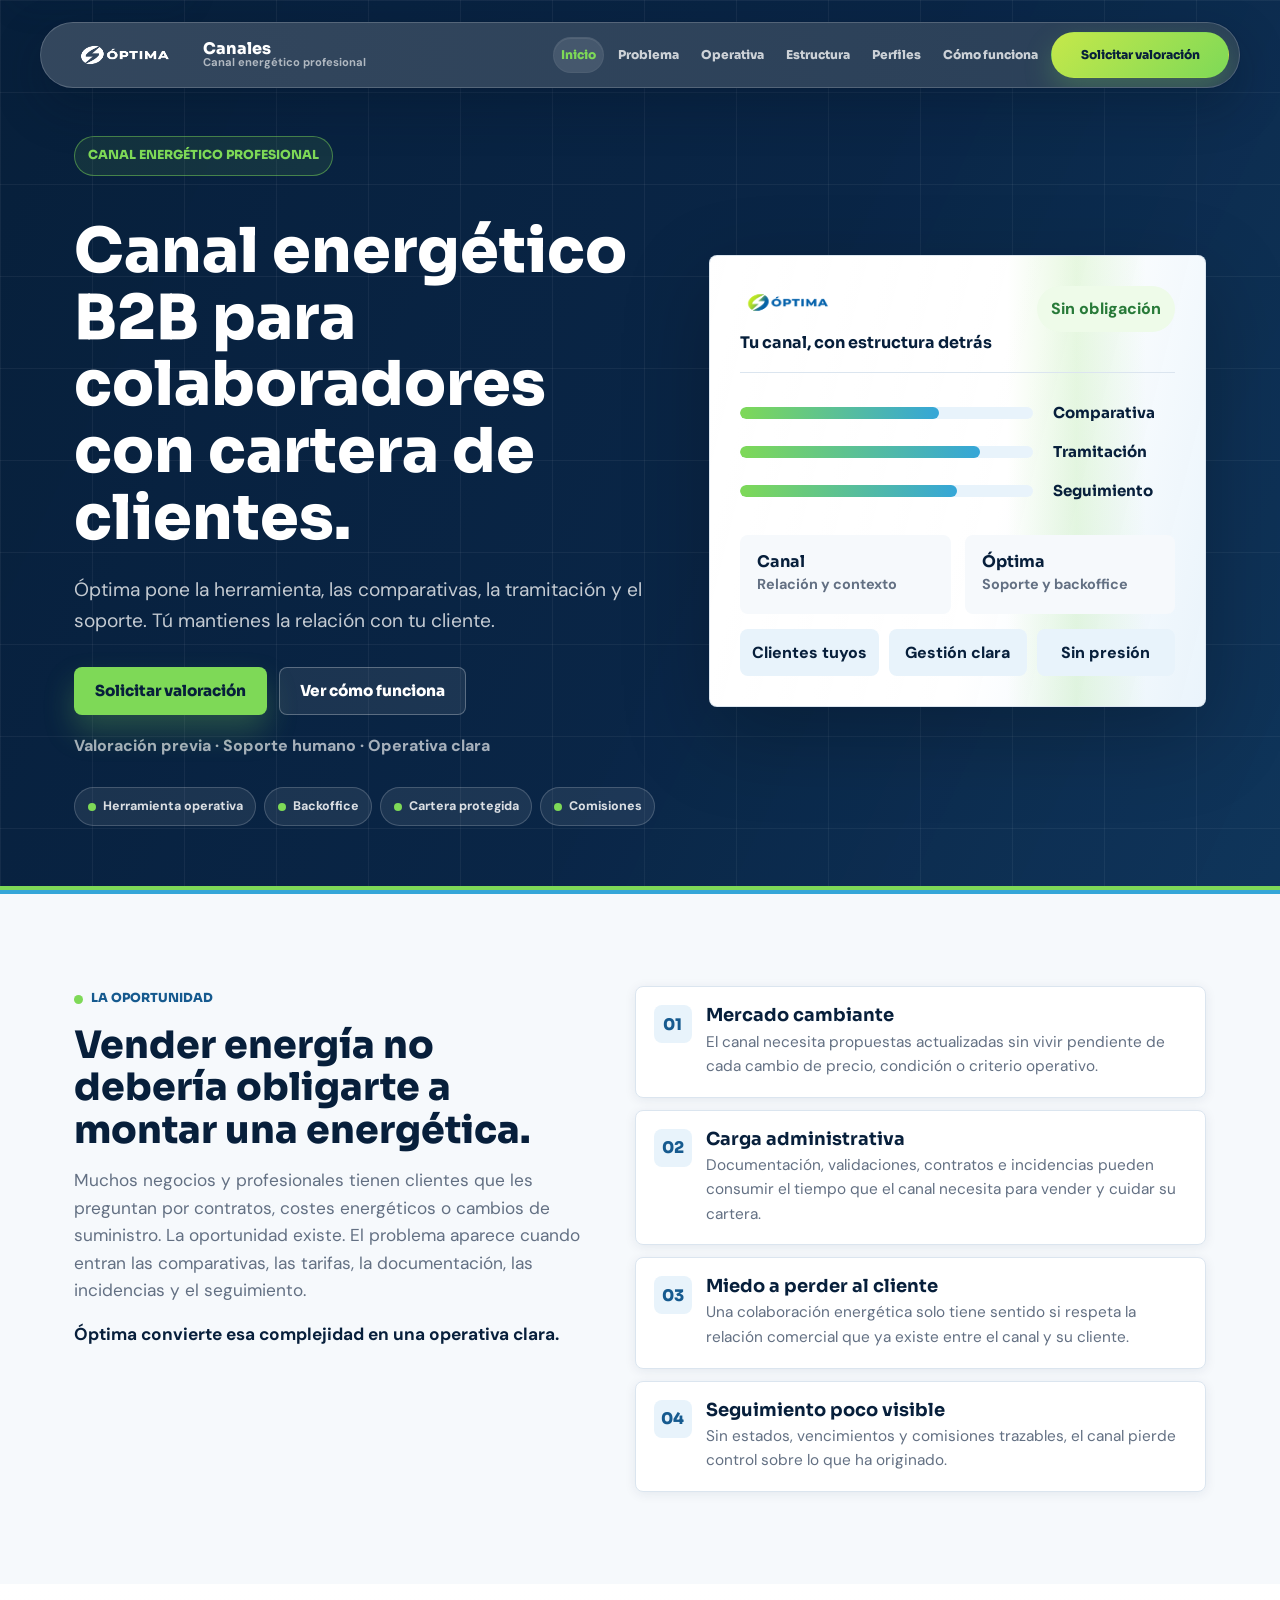
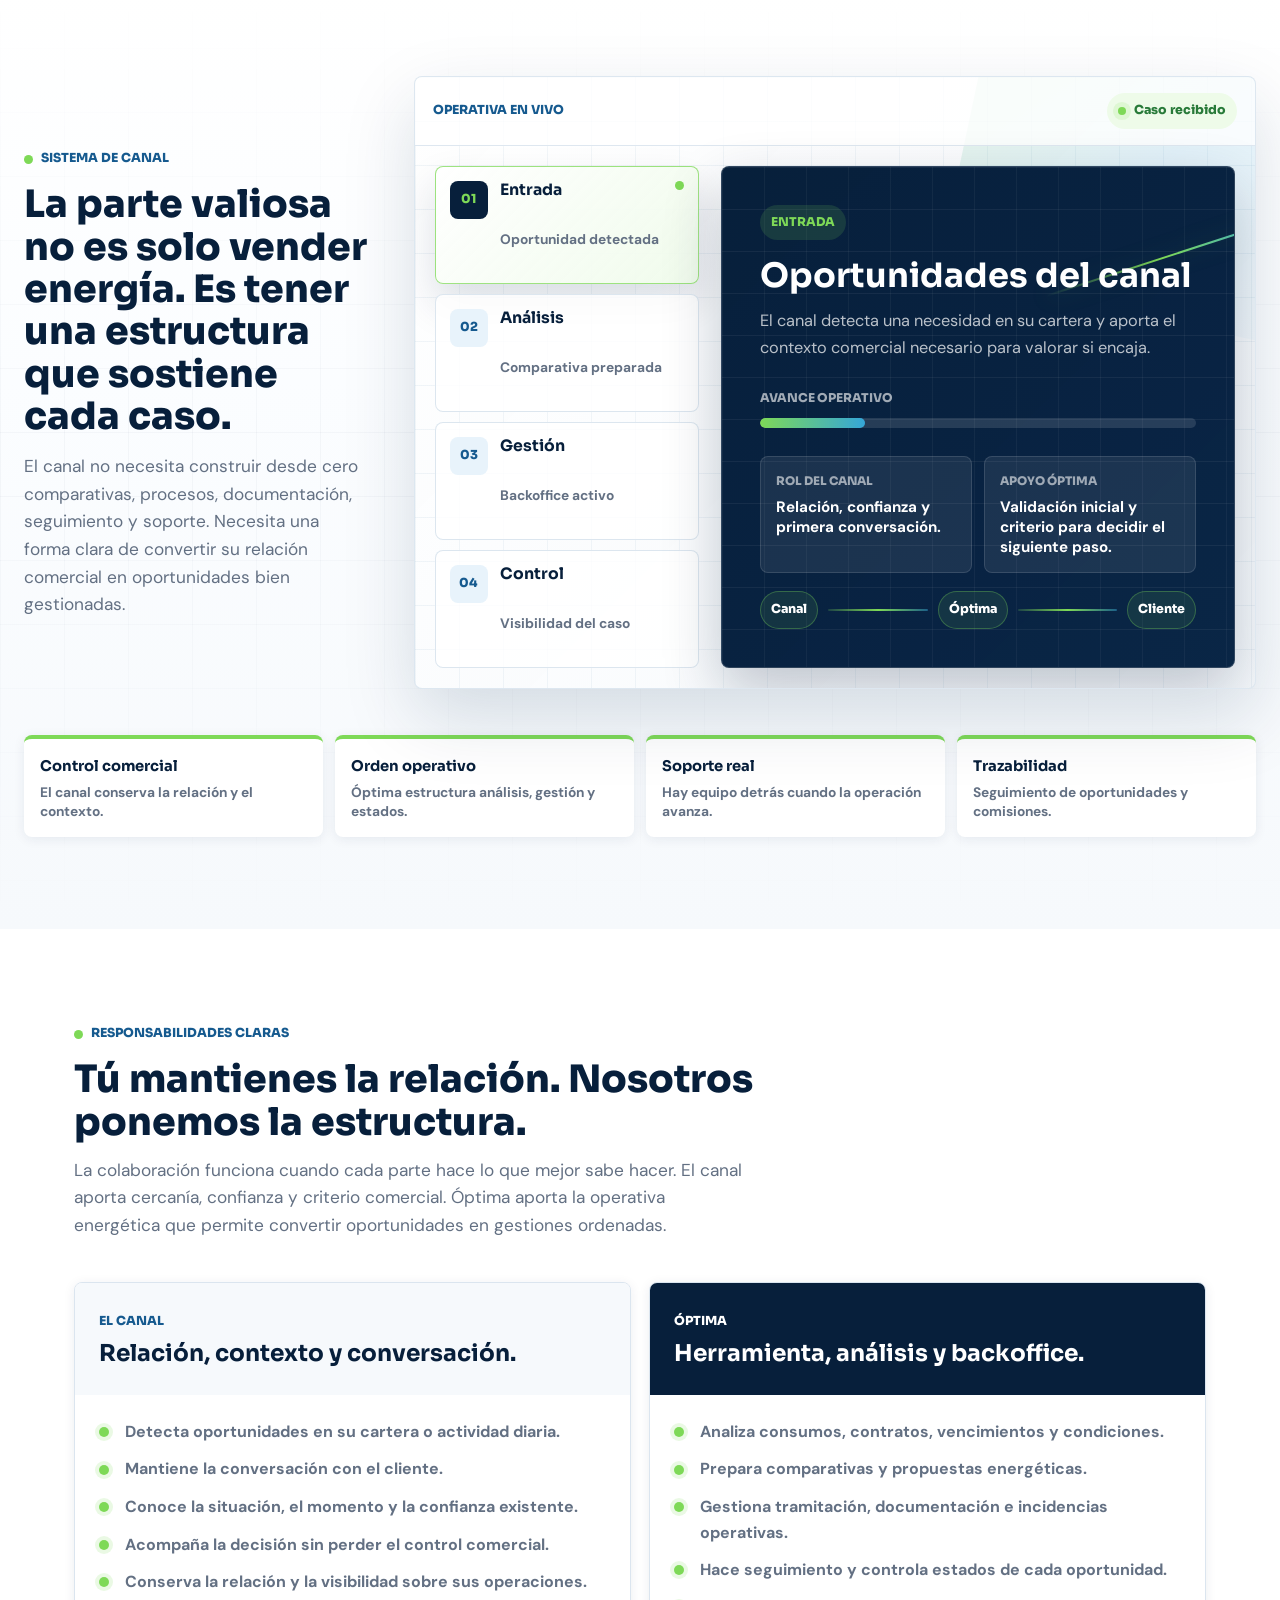
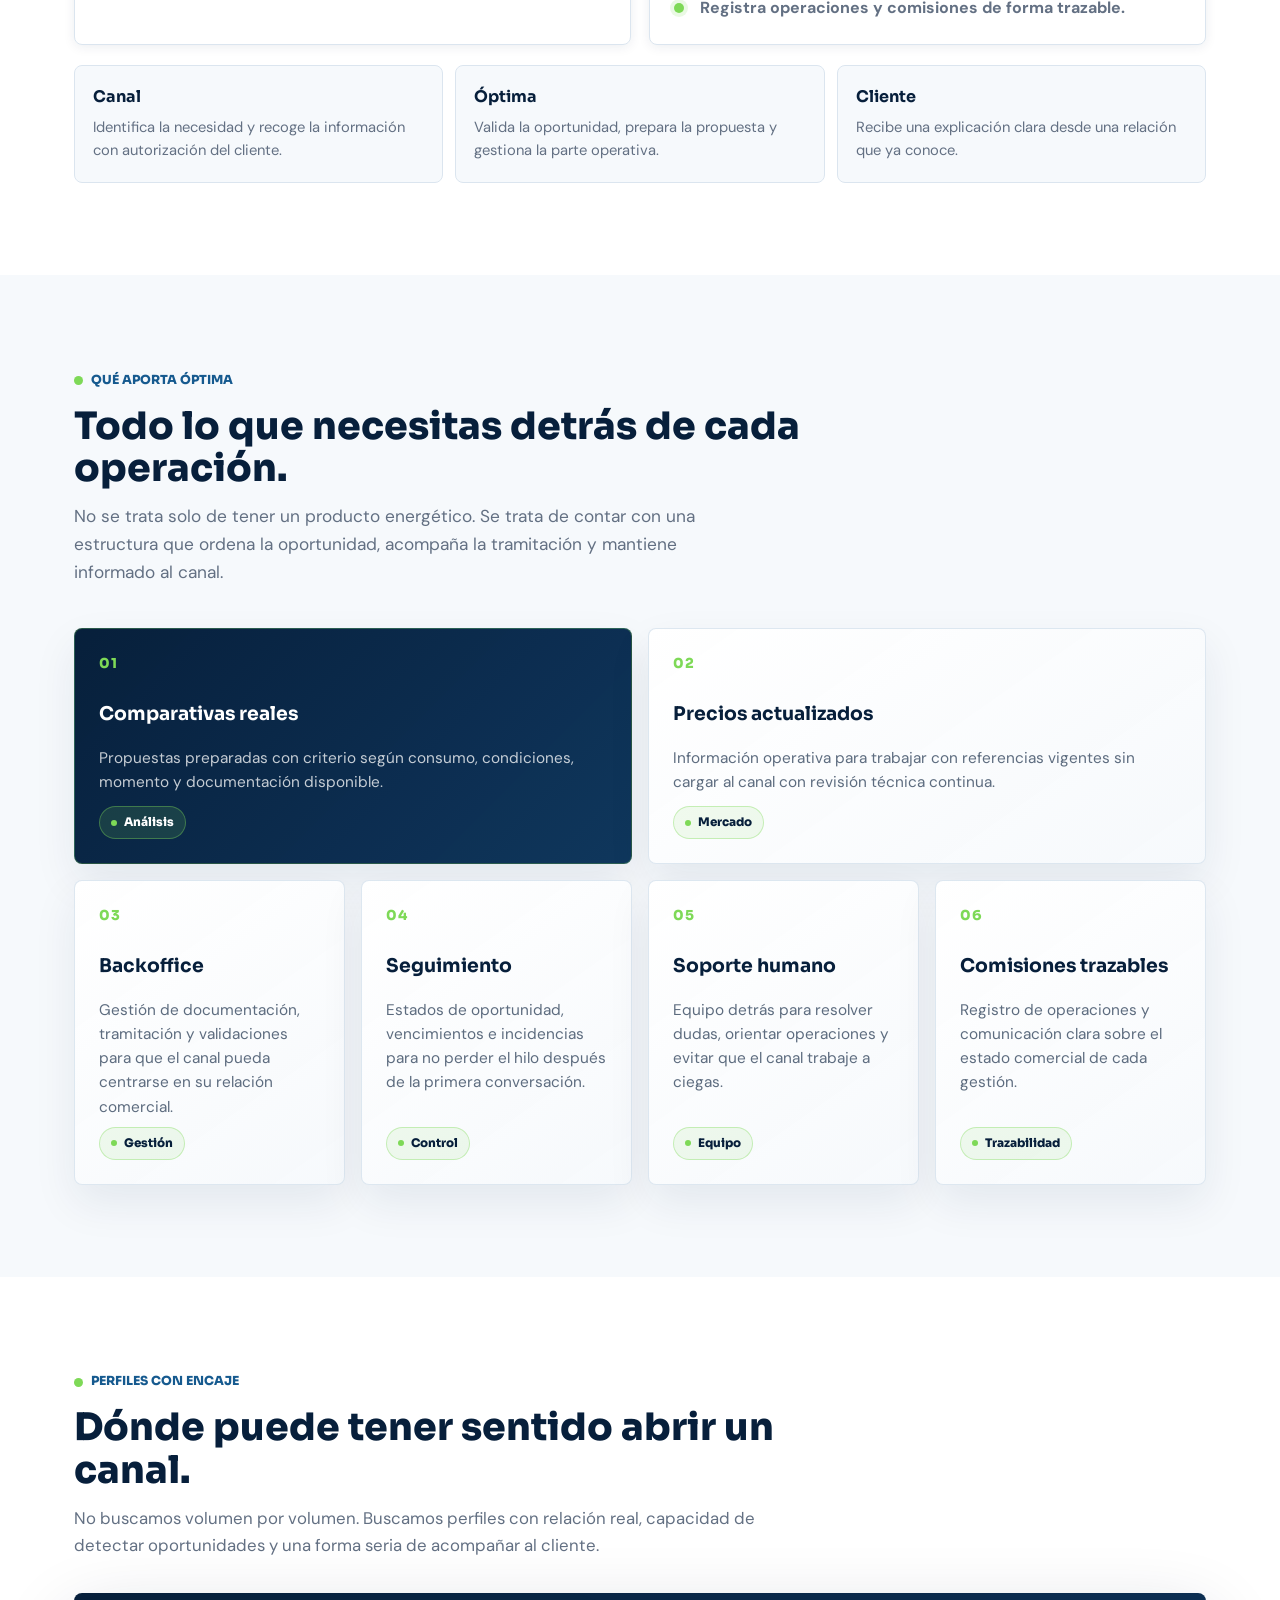
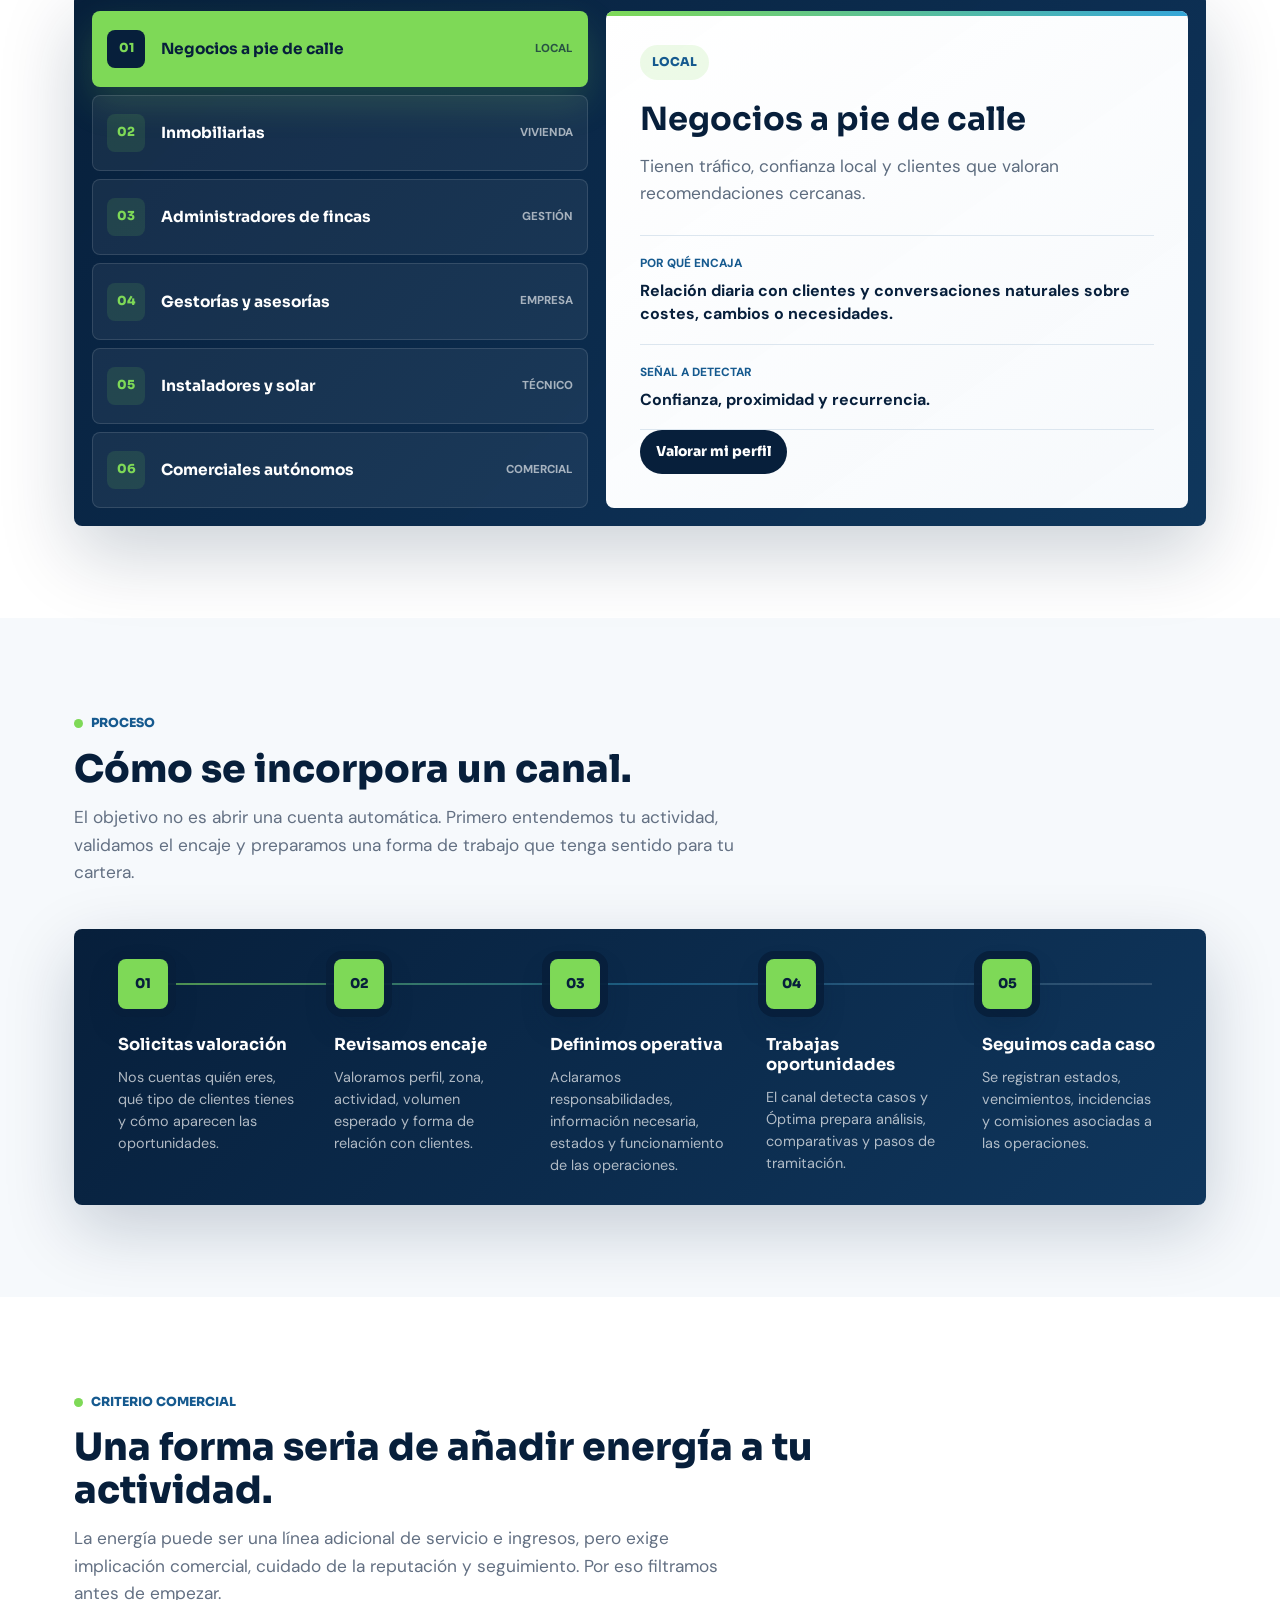
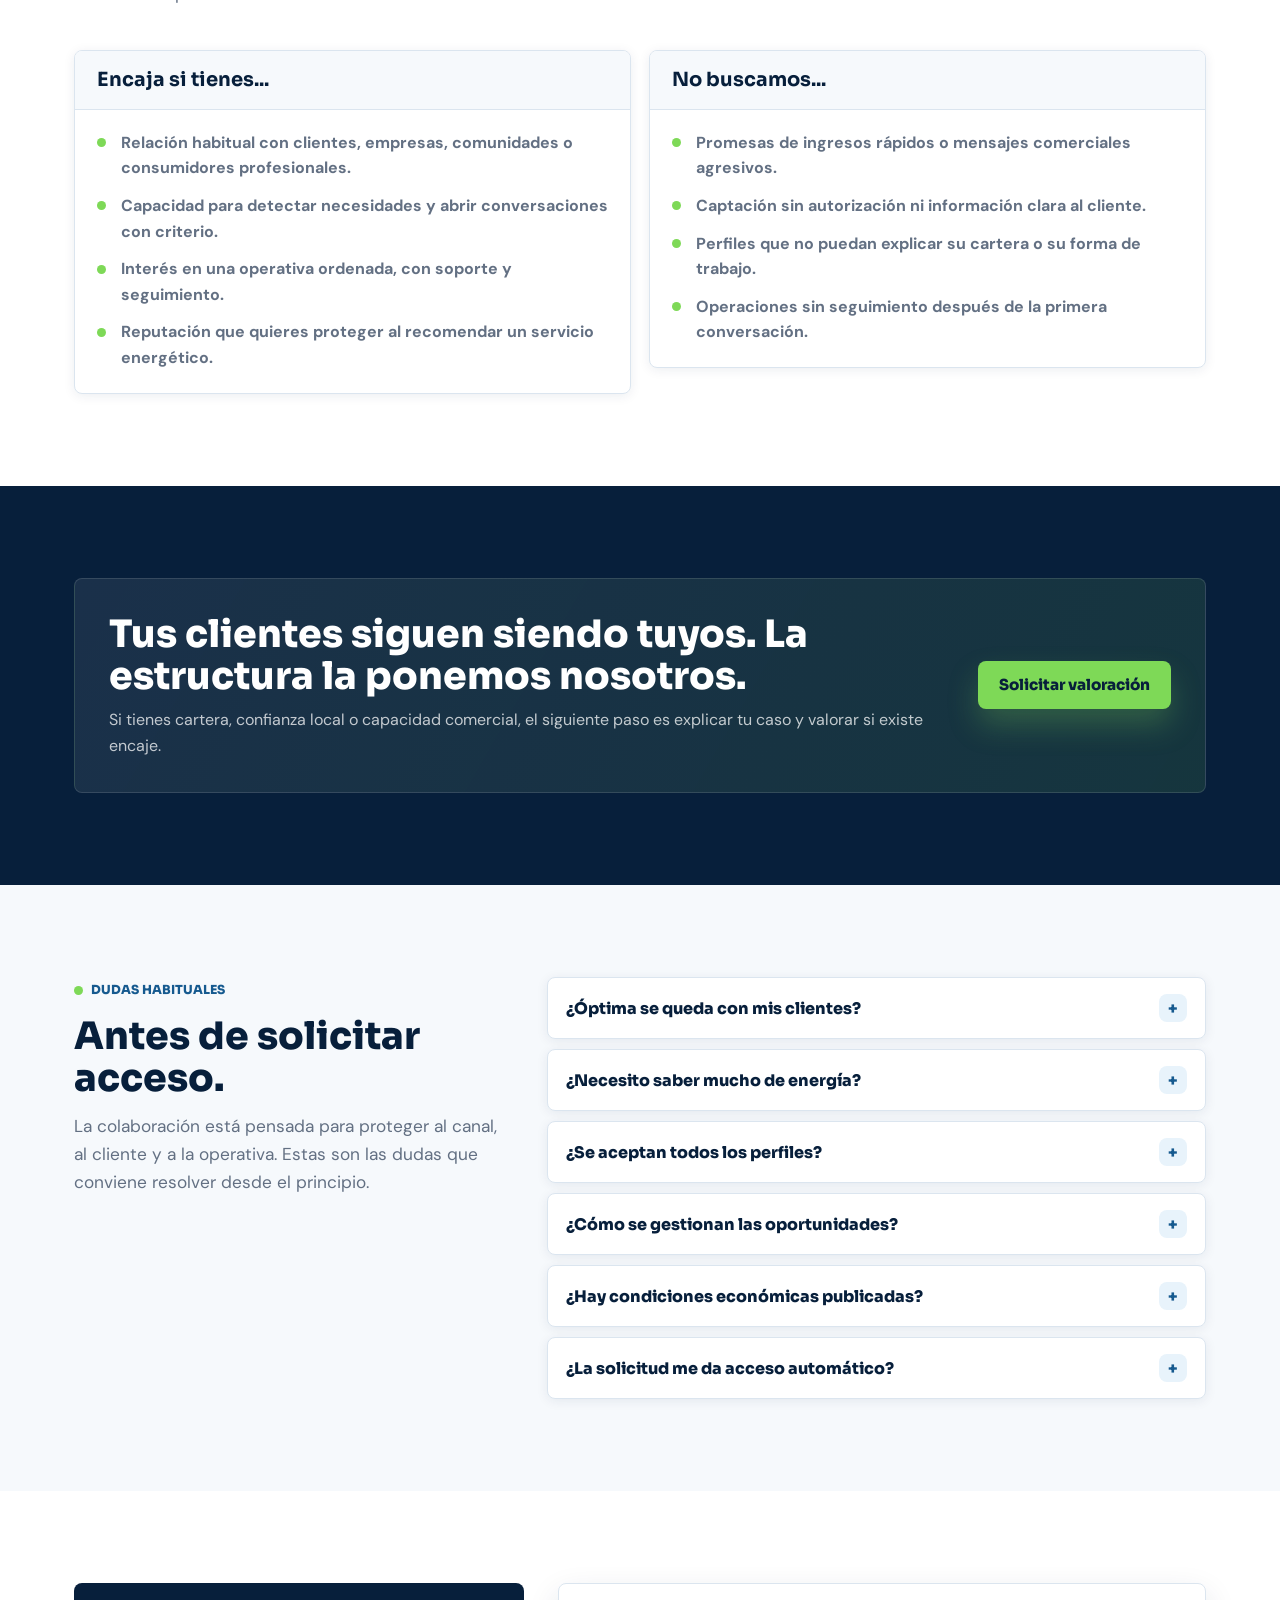
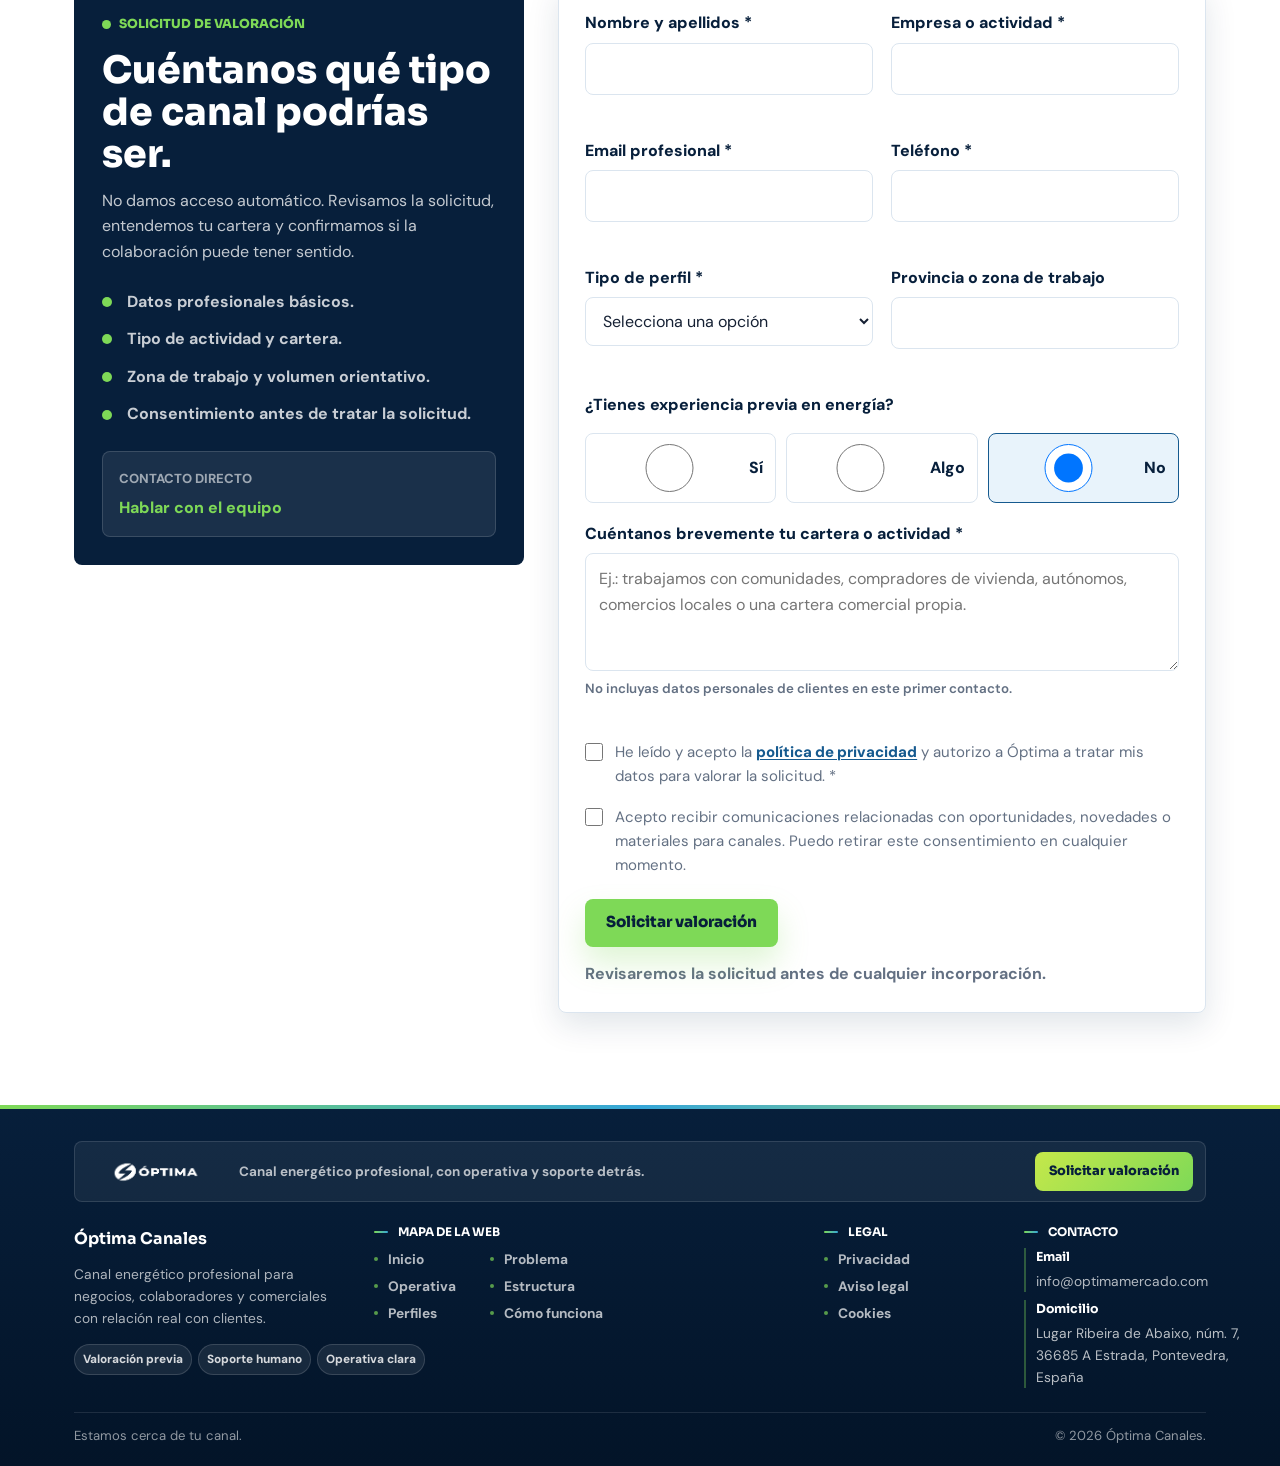
==== commit 3d478b94: "Mejorar SEO B2B y canonicals de Óptima Canales" ====
--- a/index.html
+++ b/index.html
@@ -3,27 +3,27 @@
 <head>
   <meta charset="UTF-8" />
   <meta name="viewport" content="width=device-width, initial-scale=1.0" />
-  <title>Óptima Canales | Canal energético para negocios y comerciales</title>
-  <meta name="description" content="Ofrece servicios energéticos a tus clientes con comparativas, tramitación, seguimiento, soporte humano y una estructura profesional detrás." />
+  <title>Canal energético B2B para colaboradores | Óptima Canales</title>
+  <meta name="description" content="Programa de colaboradores energéticos para negocios y comerciales: comparativas, tramitación, seguimiento y soporte para tu cartera." />
   <meta name="keywords" content="canal energético, colaboradores energéticos, vender energía, canal de ventas energía, colaboración energética, negocios con cartera de clientes, backoffice energético, comisiones energía, plataforma para comerciales de energía, comparativas energéticas, servicios energéticos para inmobiliarias, servicios energéticos para administradores de fincas" />
   <meta name="robots" content="index, follow" />
-  <link rel="canonical" href="/" />
+  <link rel="canonical" href="https://optimacanales.com/" />
   <meta property="og:type" content="website" />
-  <meta property="og:title" content="Convierte tu relación con clientes en una nueva línea de negocio" />
+  <meta property="og:title" content="Canal energético B2B para hacer crecer tu cartera" />
   <meta property="og:description" content="Óptima pone la herramienta, las comparativas, la tramitación y el soporte. Tú mantienes la relación con tu cliente." />
-  <meta property="og:url" content="/" />
-  <meta property="og:image" content="public/optima-logo-color.png" />
+  <meta property="og:url" content="https://optimacanales.com/" />
+  <meta property="og:image" content="https://optimacanales.com/public/optima-logo-color.png" />
   <meta property="og:locale" content="es_ES" />
   <meta name="twitter:card" content="summary_large_image" />
-  <meta name="twitter:title" content="Convierte tu relación con clientes en una nueva línea de negocio" />
+  <meta name="twitter:title" content="Canal energético B2B para hacer crecer tu cartera" />
   <meta name="twitter:description" content="Óptima pone la herramienta, las comparativas, la tramitación y el soporte. Tú mantienes la relación con tu cliente." />
-  <meta name="twitter:image" content="public/optima-logo-color.png" />
+  <meta name="twitter:image" content="https://optimacanales.com/public/optima-logo-color.png" />
   <link rel="icon" type="image/png" href="public/favicon.png" />
   <link rel="preconnect" href="https://fonts.googleapis.com" />
   <link rel="preconnect" href="https://fonts.gstatic.com" crossorigin />
   <link href="https://fonts.googleapis.com/css2?family=Sora:wght@400;500;600;700;800&family=DM+Sans:wght@400;500;600;700&display=swap" rel="stylesheet" />
   <script src="site-config.js"></script>
-  <script type="application/ld+json" id="structured-data">{}</script>
+  <script type="application/ld+json" id="structured-data">{"@context":"https://schema.org","@graph":[{"@type":"Organization","@id":"https://optimacanales.com/#organization","name":"Óptima Canales","legalName":"ÓPTIMA MERCADO ENERGÉTICO SL","url":"https://optimacanales.com/","logo":"https://optimacanales.com/public/optima-logo-color.png","email":"info@optimamercado.com"},{"@type":"WebSite","@id":"https://optimacanales.com/#website","url":"https://optimacanales.com/","name":"Óptima Canales","inLanguage":"es-ES","publisher":{"@id":"https://optimacanales.com/#organization"}}]}</script>
 
   <style>
     :root {
@@ -5814,7 +5814,7 @@
         <div class="hero__inner">
           <div class="hero__content reveal-on-scroll">
             <span class="hero__eyebrow">Canal energético profesional</span>
-            <h1 id="hero-title">Energía para tu cartera. Óptima detrás.</h1>
+            <h1 id="hero-title">Canal energético B2B para colaboradores con cartera de clientes.</h1>
             <p class="hero__lead">Óptima pone la herramienta, las comparativas, la tramitación y el soporte. Tú mantienes la relación con tu cliente.</p>
 
             <div class="hero__actions" aria-label="Acciones principales">
@@ -6593,20 +6593,6 @@
       setMeta('meta[property="og:image"]', "content", assetUrl("public/optima-logo-color.png"));
       setMeta('meta[name="twitter:image"]', "content", assetUrl("public/optima-logo-color.png"));
 
-      const structuredData = document.getElementById("structured-data");
-      if (structuredData) {
-        structuredData.textContent = JSON.stringify({
-          "@context": "https://schema.org",
-          "@type": "Organization",
-          name: brandName,
-          legalName,
-          url: currentPageUrl(),
-          logo: assetUrl("public/optima-logo-color.png"),
-          email: contactEmail,
-          sameAs: [config.b2cSiteUrl].filter(Boolean),
-        });
-      }
-
       trackEvent(events.viewHome || "view_b2b_home", { page_type: "b2b_home" });
 
       const menuToggle = document.querySelector(".menu-toggle");
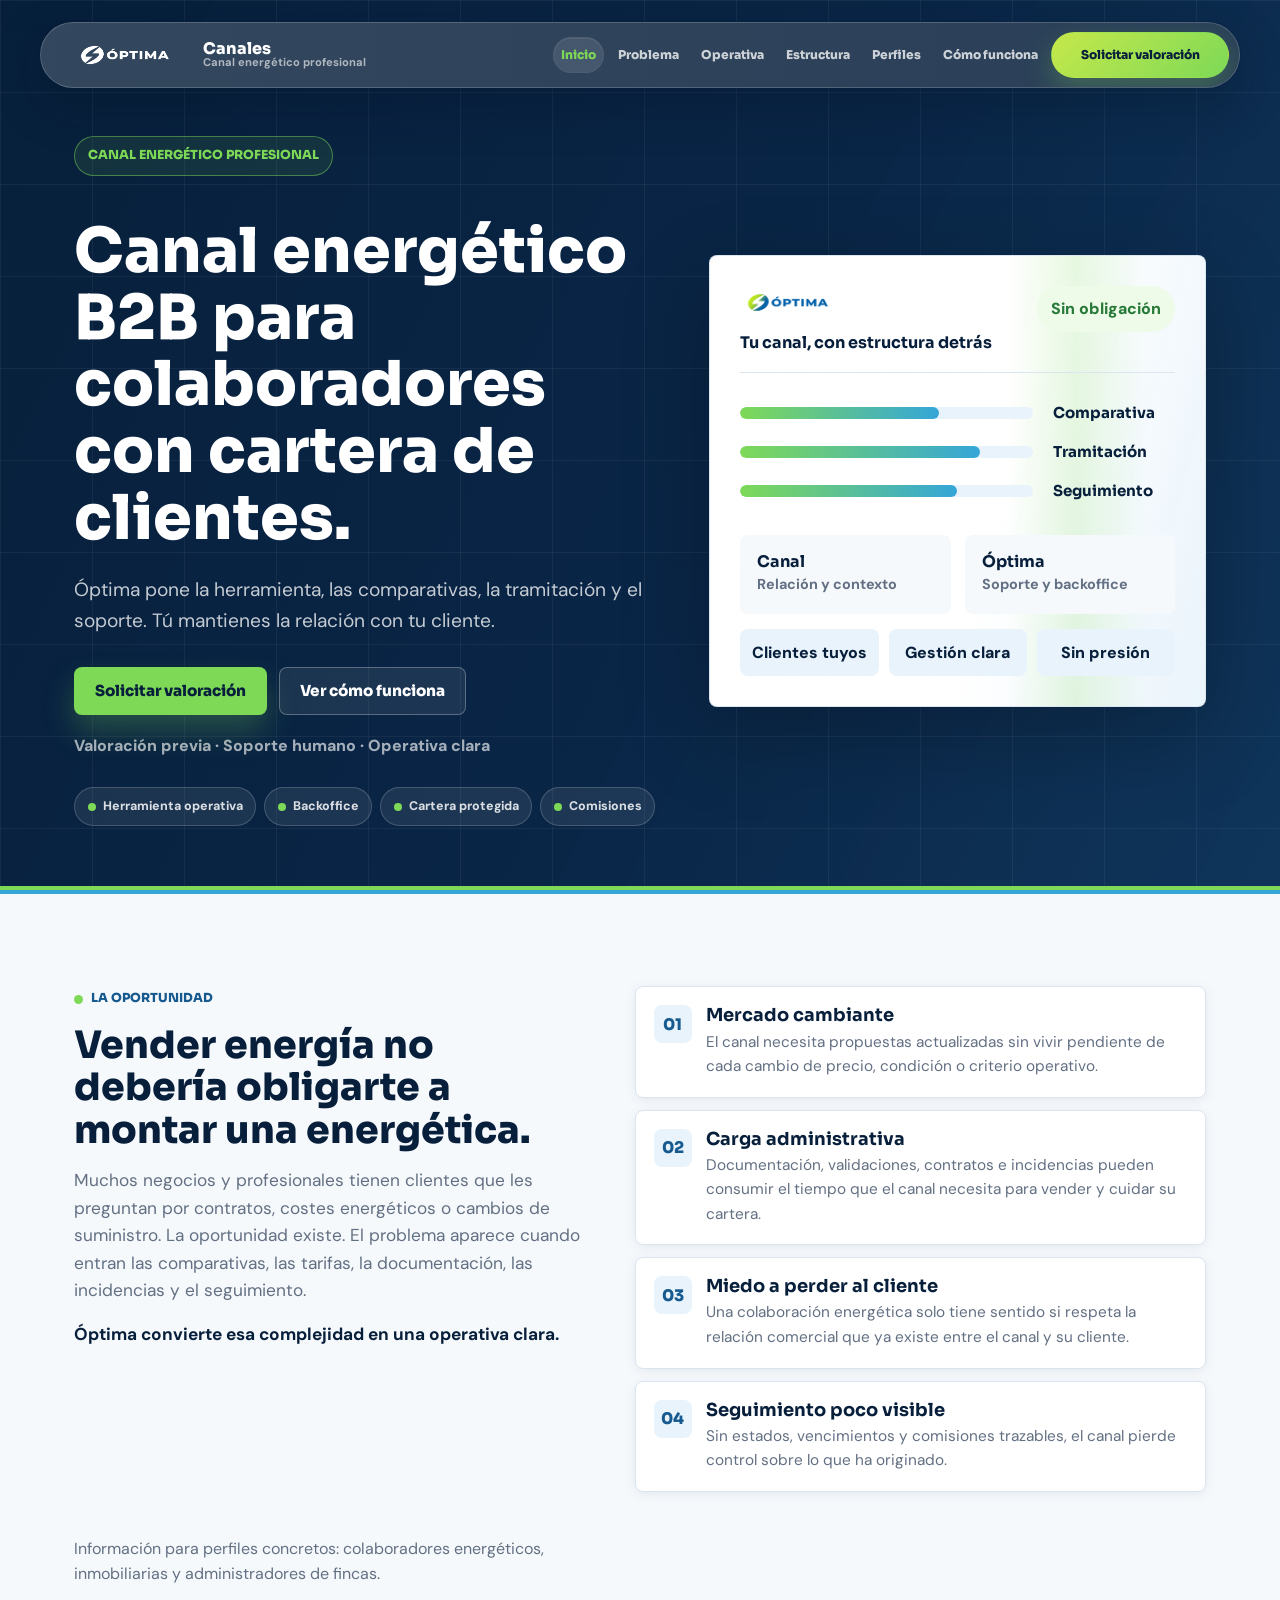
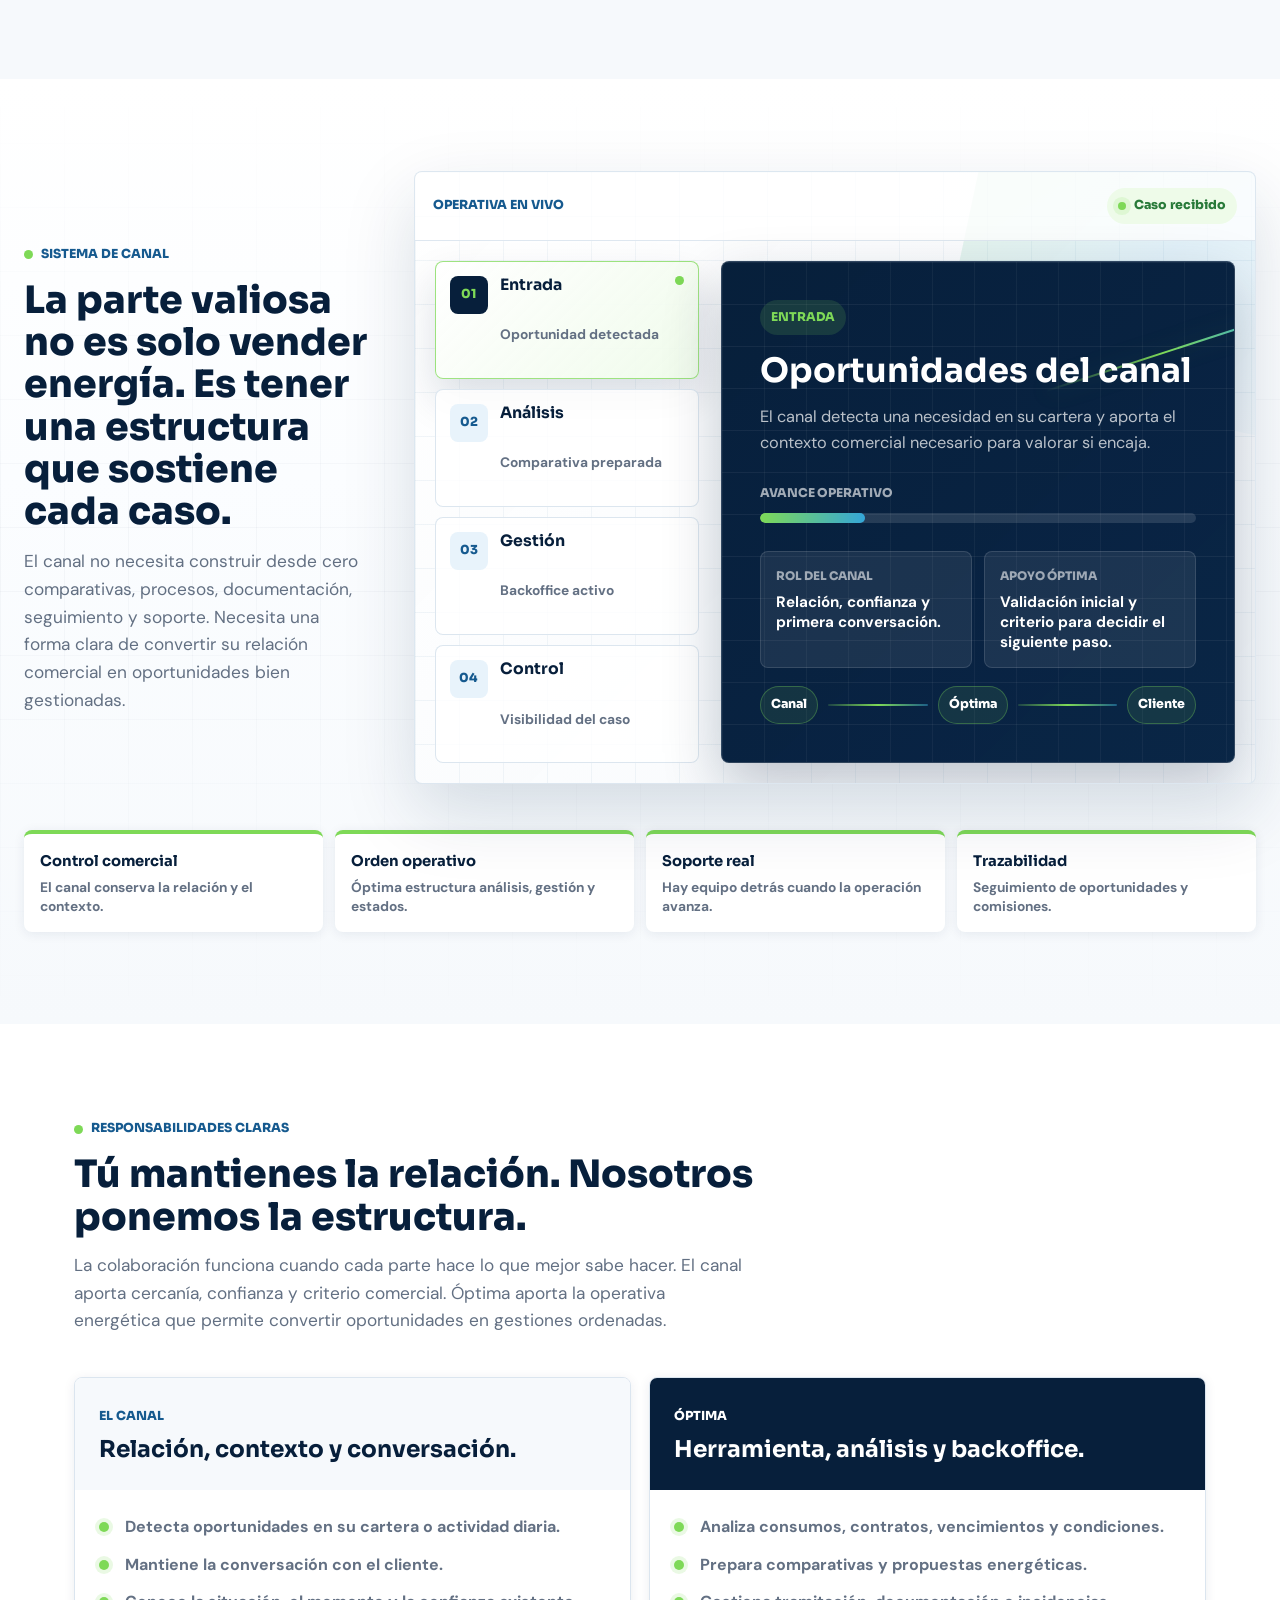
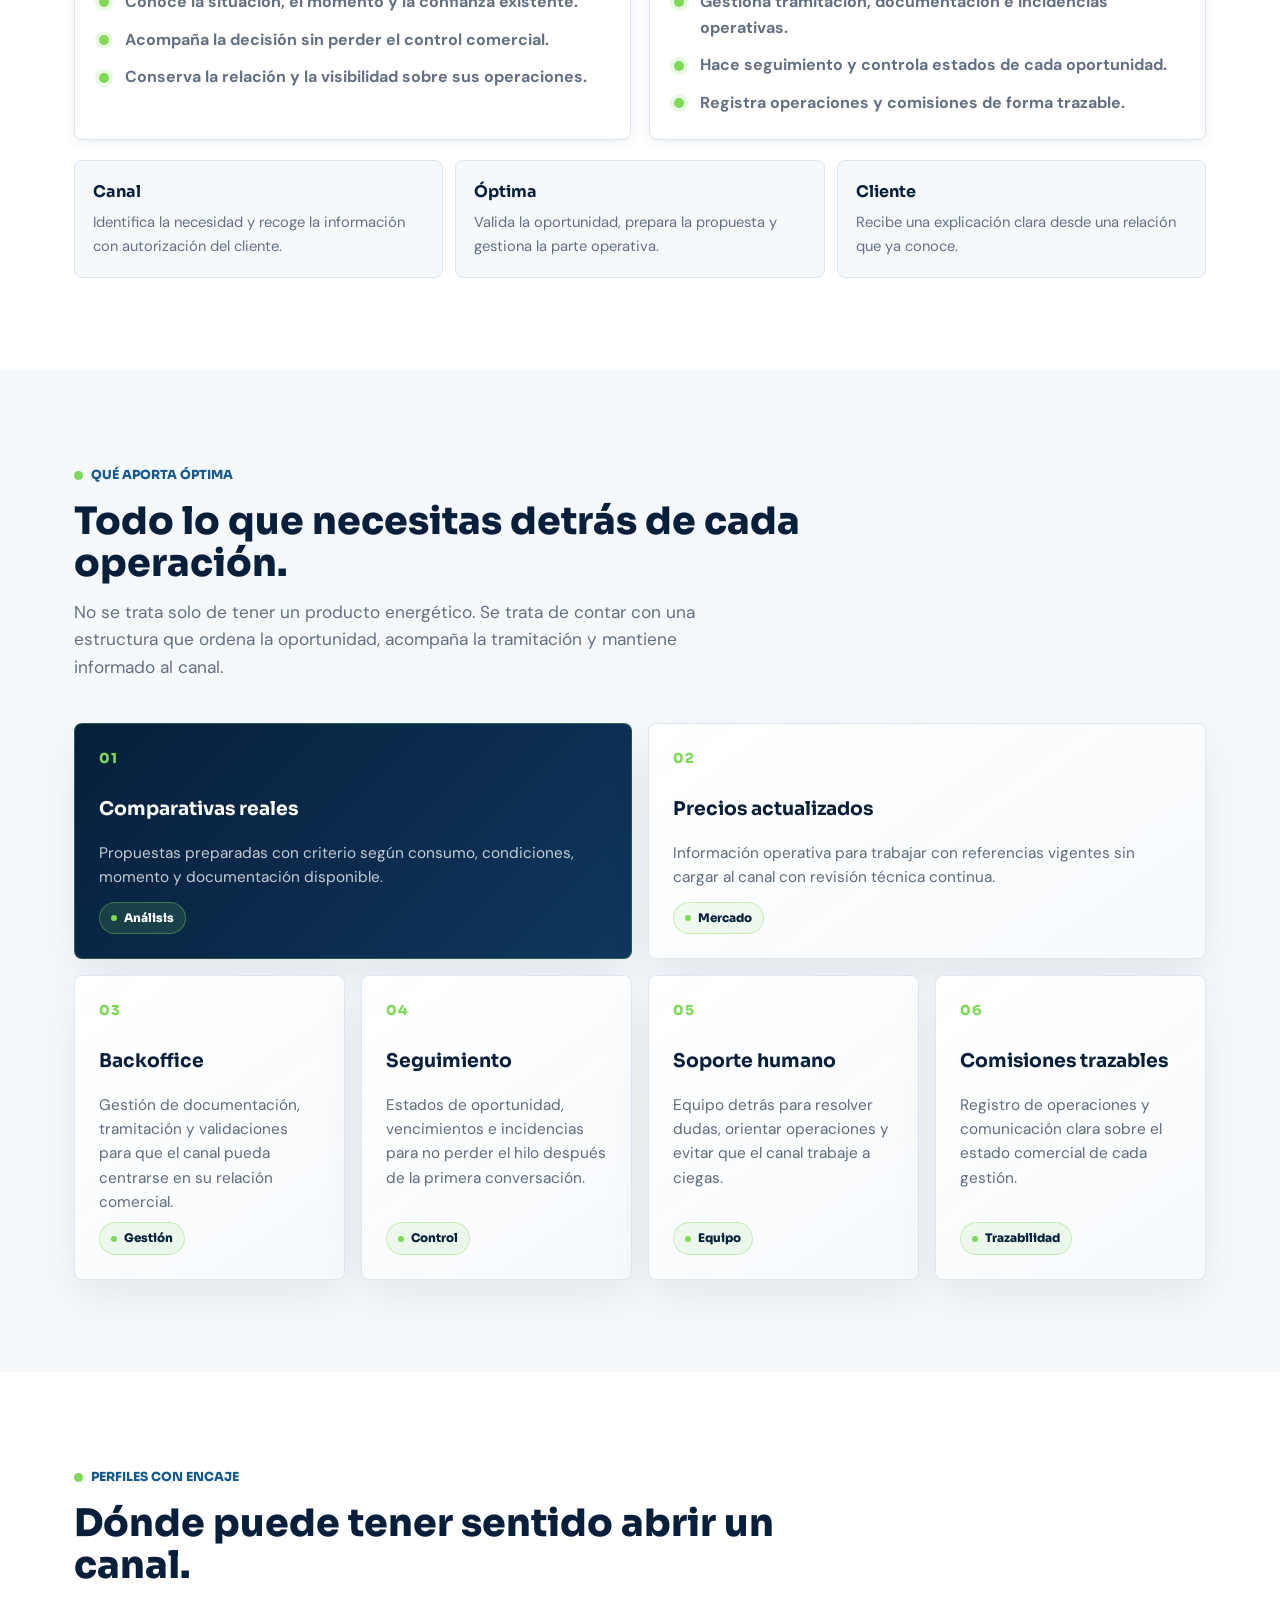
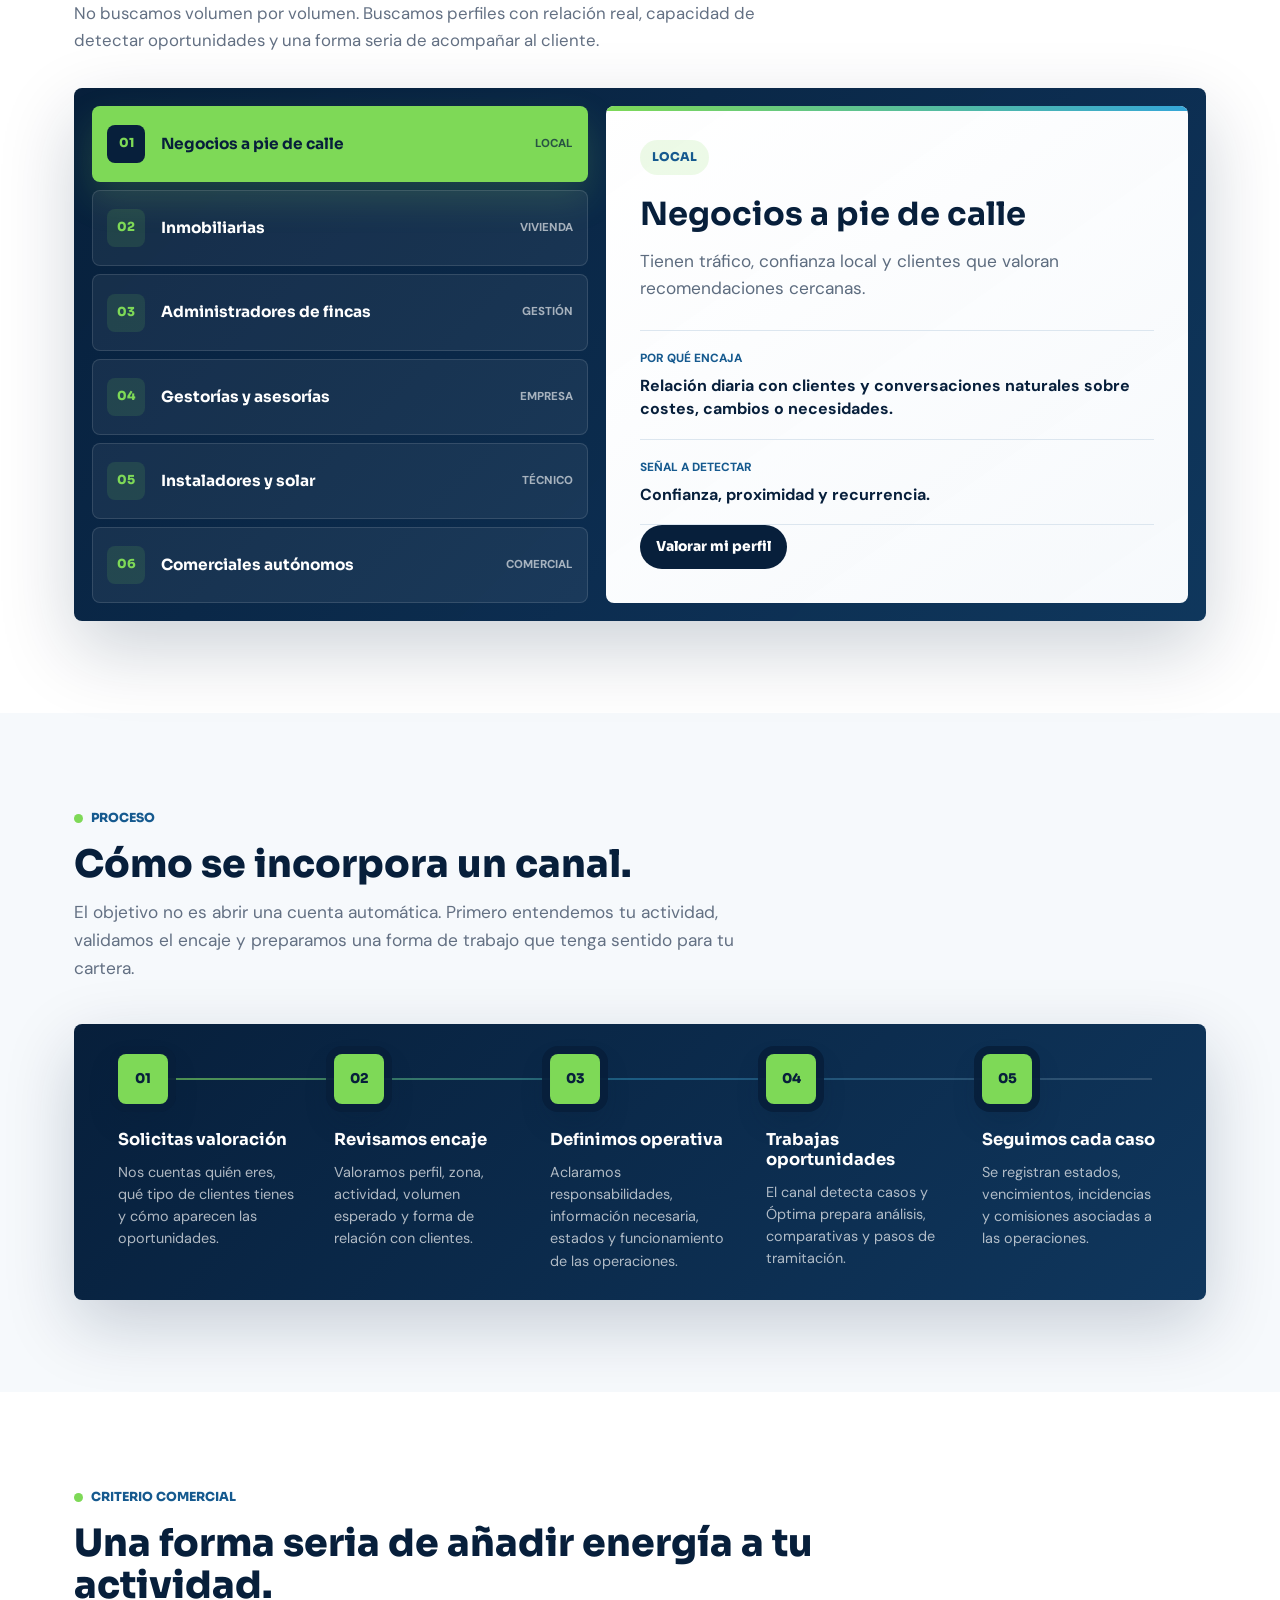
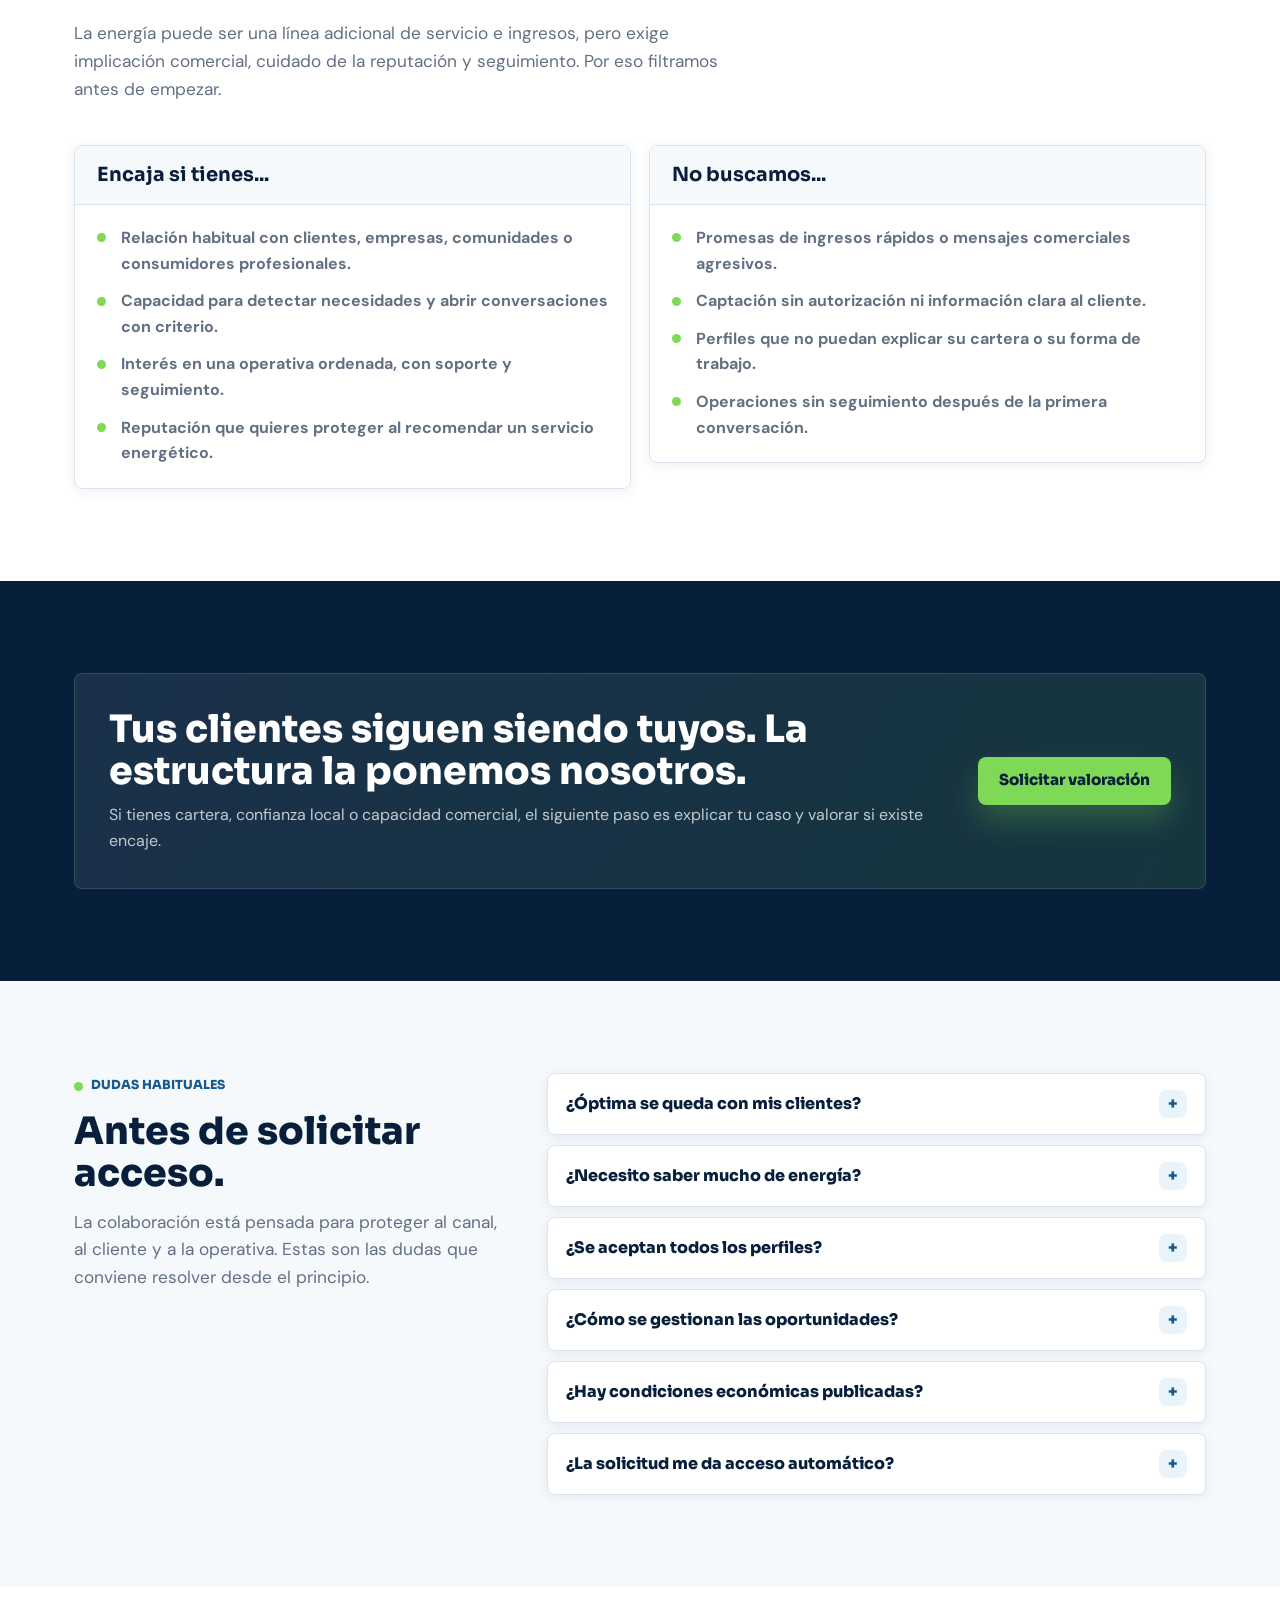
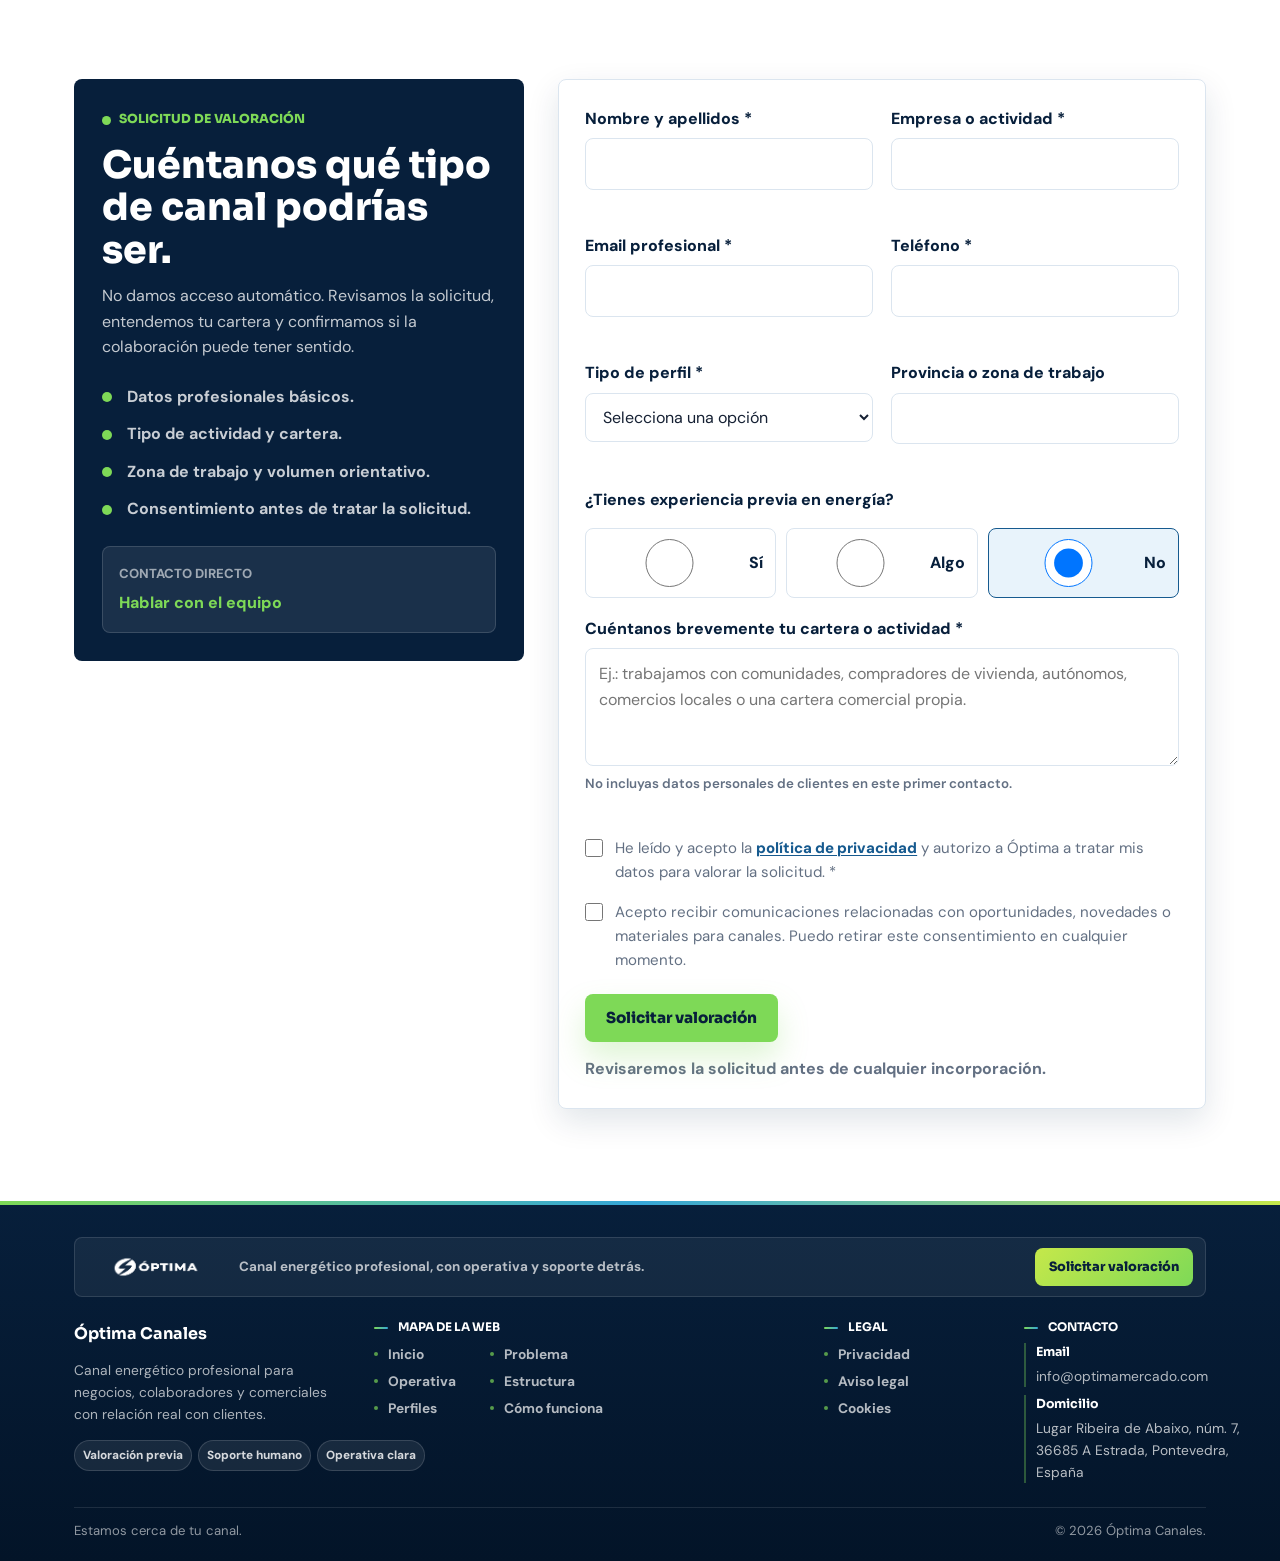
==== commit 2bfe386c: "Ampliar SEO B2B, AEO y contenido para perfiles de canal" ====
--- a/index.html
+++ b/index.html
@@ -5222,6 +5222,17 @@
       transform: translateY(-2px);
       background: var(--green-500);
       color: var(--blue-950);
+    }
+
+    #perfiles .profile-seo-links {
+      margin-top: 22px;
+      color: var(--slate-600);
+      font-size: 0.92rem;
+    }
+
+    #perfiles .profile-seo-links a {
+      color: var(--blue-700);
+      font-weight: 800;
     }
 
     @media (max-width: 980px) {
@@ -5910,6 +5921,7 @@
             </div>
           </article>
         </div>
+        <p class="profile-seo-links">Información para perfiles concretos: <a href="colaboradores-energeticos.html">colaboradores energéticos</a>, <a href="canal-energia-inmobiliarias.html">inmobiliarias</a> y <a href="canal-energia-administradores-fincas.html">administradores de fincas</a>.</p>
       </div>
     </section>
 
